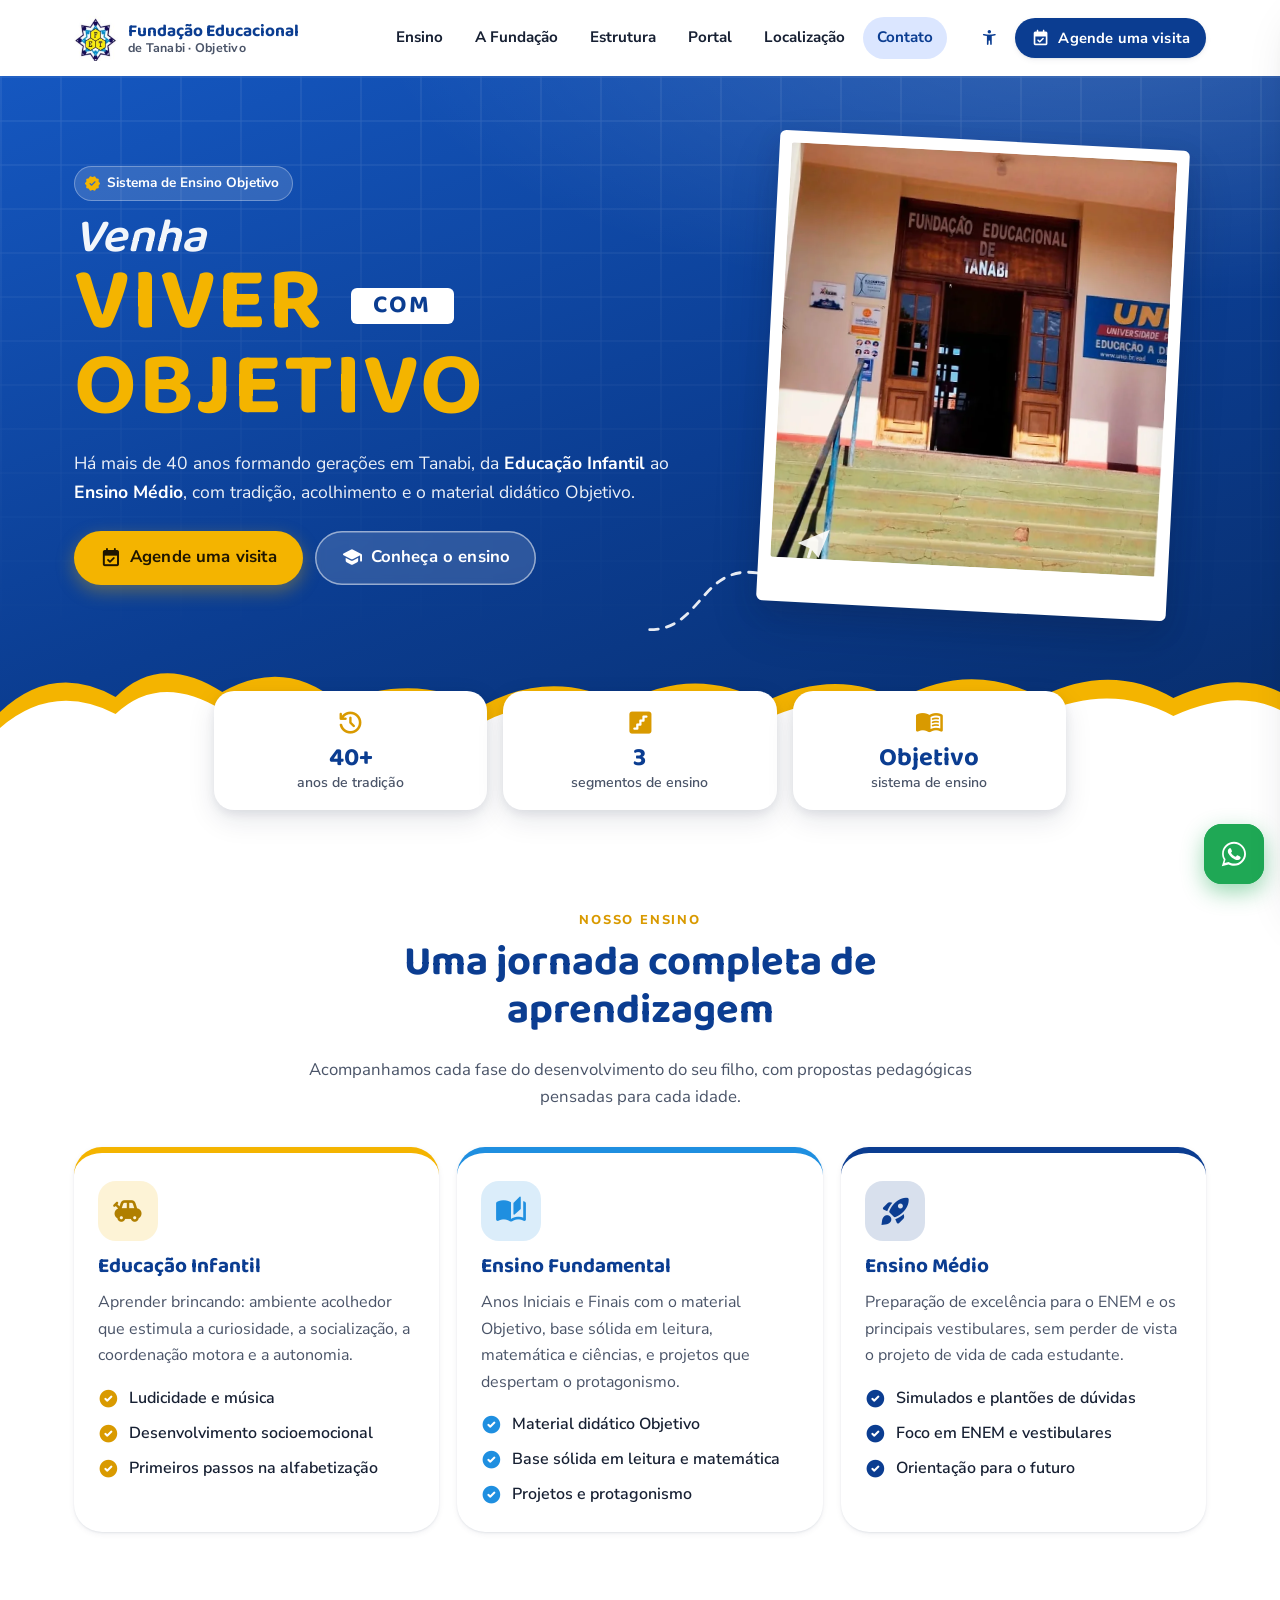
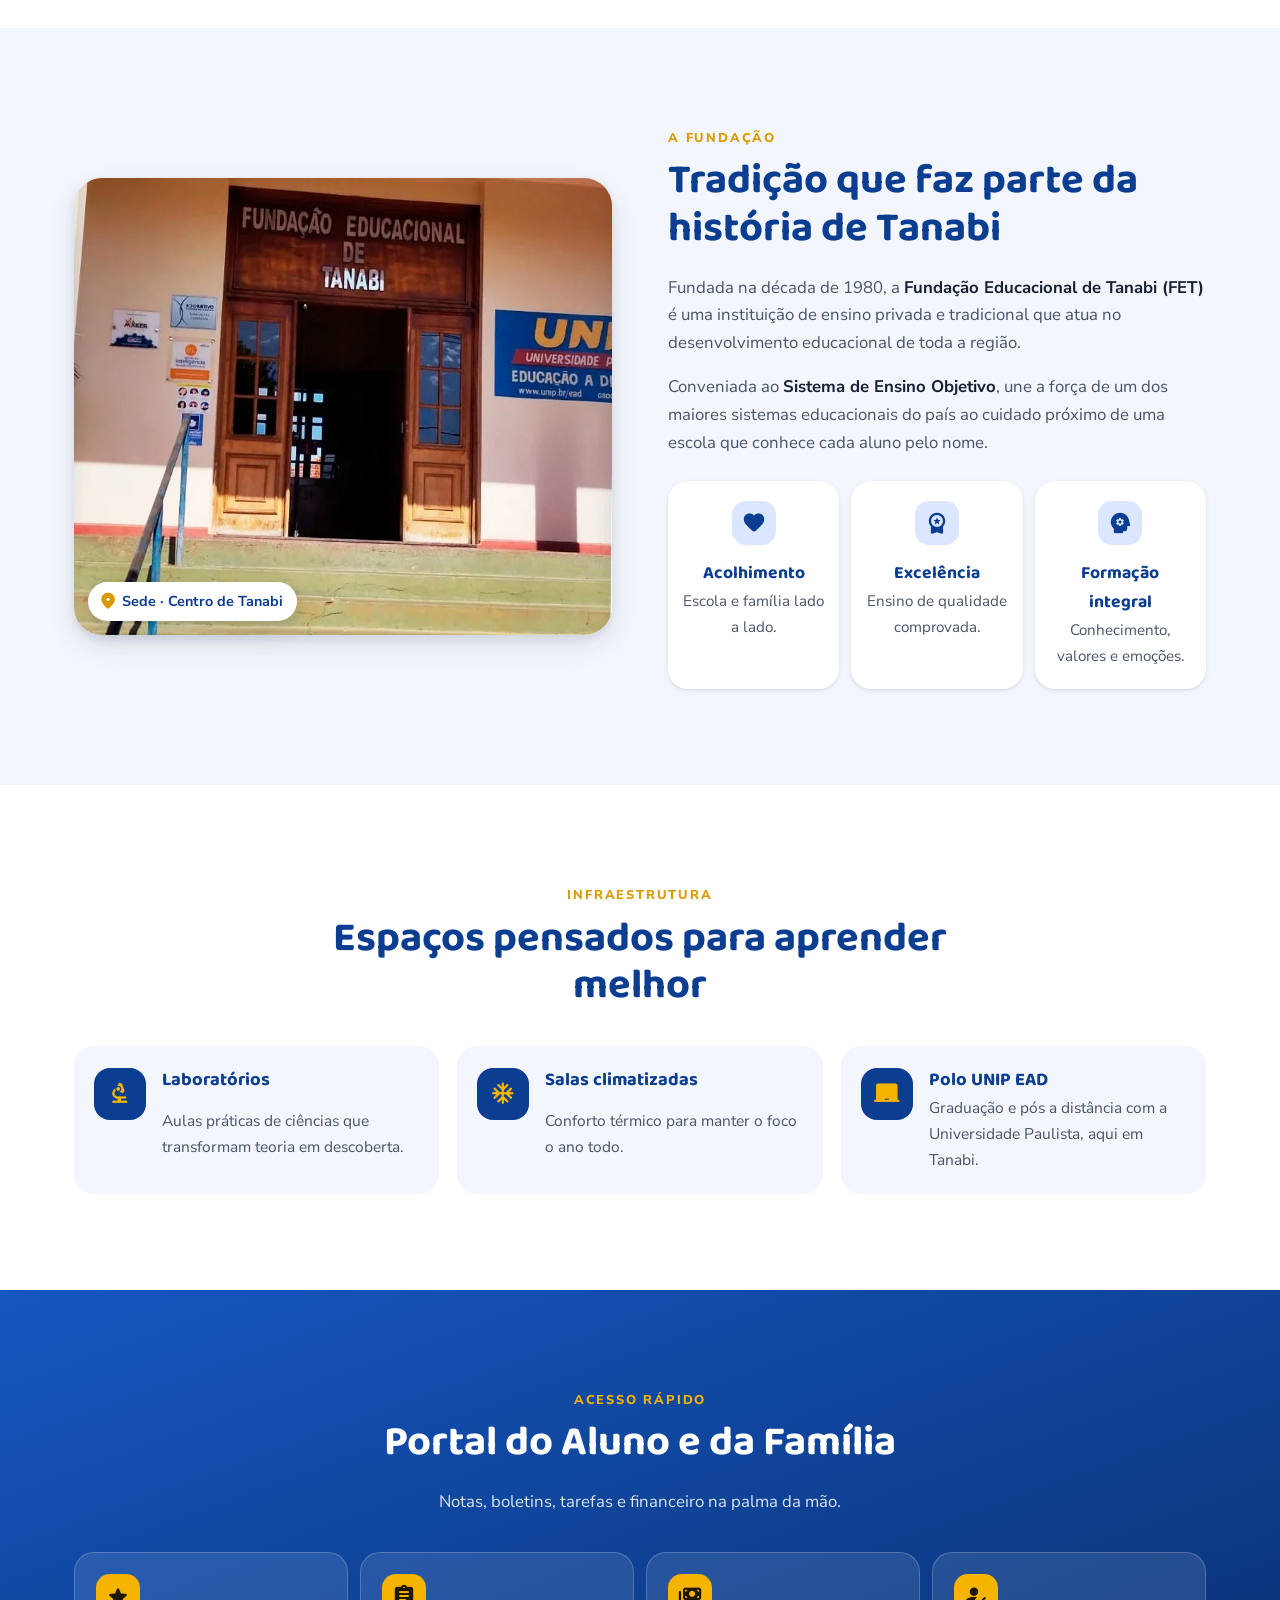
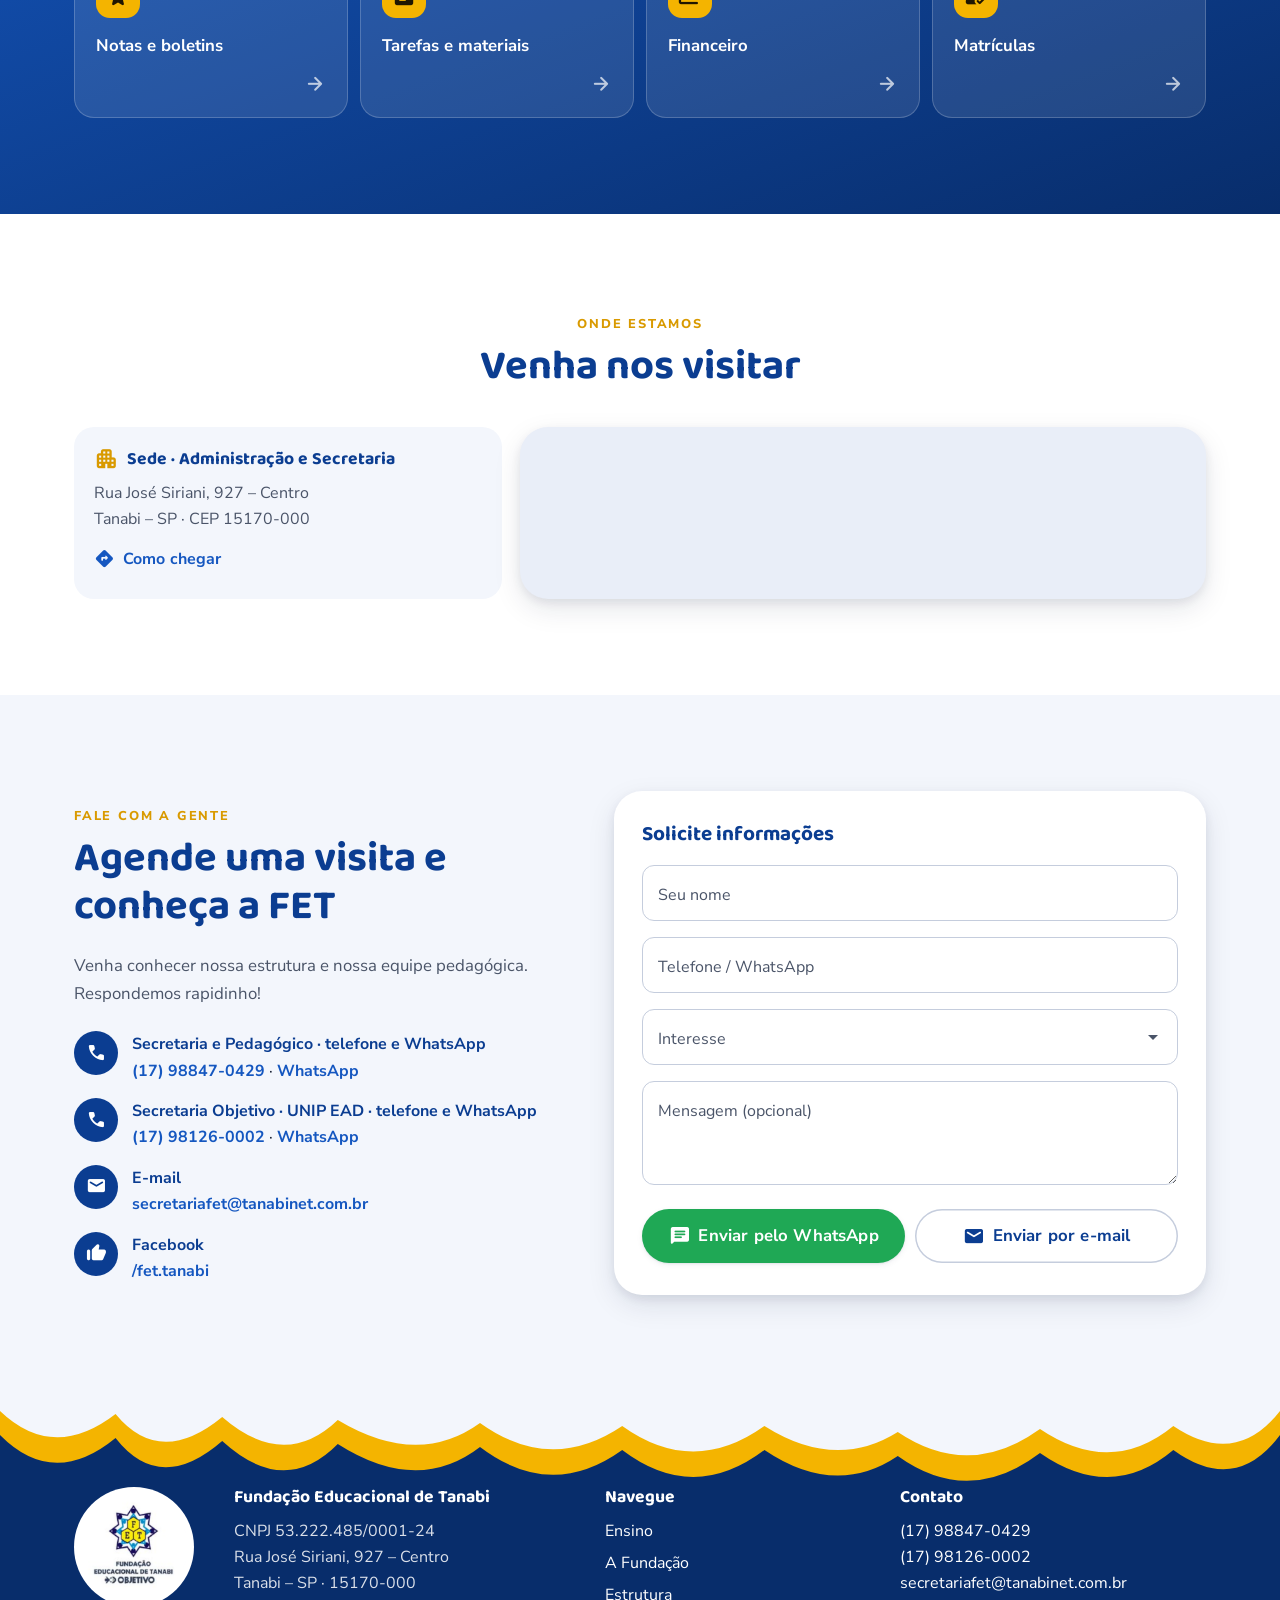
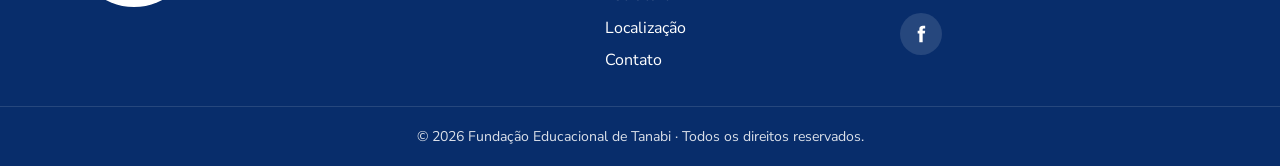
==== index.html @ fce4b0eb "Remove campus, Maker, Escola da Inteligência, complexo esportivo e contador de famílias Co-Authored-" ====
<!doctype html>
<html lang="pt-BR">
<head>
  <meta charset="utf-8">
  <meta name="viewport" content="width=device-width, initial-scale=1, viewport-fit=cover">
  <title>Fundação Educacional de Tanabi | Objetivo Tanabi</title>
  <meta name="description" content="Fundação Educacional de Tanabi (FET) – Sistema Objetivo. Educação Infantil, Ensino Fundamental e Ensino Médio em Tanabi/SP. Agende sua visita!">
  <meta name="theme-color" content="#0b3d91">
  <link rel="canonical" href="/">
  <link rel="icon" type="image/png" href="assets/img/favicon.png">
  <link rel="apple-touch-icon" href="assets/img/logo.png">

  <meta property="og:type" content="website">
  <meta property="og:locale" content="pt_BR">
  <meta property="og:title" content="Fundação Educacional de Tanabi | Objetivo">
  <meta property="og:description" content="Venha viver com Objetivo! Educação Infantil, Ensino Fundamental e Ensino Médio em Tanabi/SP.">
  <meta property="og:image" content="assets/img/banner.webp">

  <link rel="preconnect" href="https://fonts.googleapis.com">
  <link rel="preconnect" href="https://fonts.gstatic.com" crossorigin>
  <link href="https://fonts.googleapis.com/css2?family=Baloo+2:wght@600;700;800&family=Nunito+Sans:opsz,wght@6..12,400;6..12,600;6..12,700&display=swap" rel="stylesheet">
  <link href="https://fonts.googleapis.com/css2?family=Material+Symbols+Rounded:opsz,wght,FILL,GRAD@24,500,1,0&display=block" rel="stylesheet">
  <link rel="stylesheet" href="assets/css/style.css">

  <script type="application/ld+json">
  {
    "@context": "https://schema.org",
    "@type": "School",
    "name": "Fundação Educacional de Tanabi",
    "alternateName": ["FET", "Objetivo Tanabi", "CET - Centro Educacional de Tanabi"],
    "taxID": "53.222.485/0001-24",
    "email": "secretariafet@tanabinet.com.br",
    "telephone": ["+55-17-98847-0429", "+55-17-98126-0002"],
    "address": {
      "@type": "PostalAddress",
      "streetAddress": "Rua José Siriani, 927 - Centro",
      "addressLocality": "Tanabi",
      "addressRegion": "SP",
      "postalCode": "15170-000",
      "addressCountry": "BR"
    },
    "sameAs": ["https://www.facebook.com/fet.tanabi/"]
  }
  </script>
</head>
<body>
  <a class="skip-link" href="#conteudo">Pular para o conteúdo</a>

  <!-- ===== Barra superior ===== -->
  <header class="topbar" id="topo">
    <div class="container topbar__inner">
      <a class="brand" href="#inicio" aria-label="Fundação Educacional de Tanabi – início">
        <img src="assets/img/emblema.png" alt="" width="44" height="45">
        <span class="brand__text">
          <strong>Fundação Educacional</strong>
          <span>de Tanabi · Objetivo</span>
        </span>
      </a>

      <nav class="nav" id="menu" aria-label="Menu principal">
        <a href="#segmentos">Ensino</a>
        <a href="#sobre">A Fundação</a>
        <a href="#estrutura">Estrutura</a>
        <a href="#portal">Portal</a>
        <a href="#unidades">Localização</a>
        <a href="#contato">Contato</a>
      </nav>

      <div class="topbar__actions">
        <button class="icon-btn" id="a11yBtn" aria-label="Opções de acessibilidade" aria-expanded="false" aria-controls="a11yPanel">
          <span class="ms" aria-hidden="true">accessibility_new</span>
        </button>
        <a class="btn btn--filled btn--sm hide-sm" href="#contato">
          <span class="ms" aria-hidden="true">event_available</span> Agende uma visita
        </a>
        <button class="icon-btn menu-btn" id="menuBtn" aria-label="Abrir menu" aria-expanded="false" aria-controls="drawer">
          <span class="ms" aria-hidden="true">menu</span>
        </button>
      </div>
    </div>

    <div class="a11y-panel" id="a11yPanel" hidden>
      <button class="chip" data-a11y="font-up"><span class="ms" aria-hidden="true">text_increase</span> Aumentar texto</button>
      <button class="chip" data-a11y="font-down"><span class="ms" aria-hidden="true">text_decrease</span> Diminuir texto</button>
      <button class="chip" data-a11y="contrast" aria-pressed="false"><span class="ms" aria-hidden="true">contrast</span> Alto contraste</button>
    </div>
  </header>

  <!-- ===== Gaveta (mobile) ===== -->
  <div class="scrim" id="scrim" hidden></div>
  <aside class="drawer" id="drawer" aria-label="Menu" aria-hidden="true">
    <div class="drawer__head">
      <img src="assets/img/logo.png" alt="Fundação Educacional de Tanabi – Objetivo" width="120" height="120">
    </div>
    <nav class="drawer__nav">
      <a href="#inicio"><span class="ms" aria-hidden="true">home</span> Início</a>
      <a href="#segmentos"><span class="ms" aria-hidden="true">school</span> Ensino</a>
      <a href="#sobre"><span class="ms" aria-hidden="true">history_edu</span> A Fundação</a>
      <a href="#estrutura"><span class="ms" aria-hidden="true">science</span> Estrutura</a>
      <a href="#portal"><span class="ms" aria-hidden="true">badge</span> Portal do Aluno</a>
      <a href="#unidades"><span class="ms" aria-hidden="true">location_on</span> Localização</a>
      <a href="#contato"><span class="ms" aria-hidden="true">chat</span> Contato</a>
    </nav>
    <a class="btn btn--filled btn--block" href="#contato"><span class="ms" aria-hidden="true">event_available</span> Agende uma visita</a>
  </aside>

  <main id="conteudo">
    <!-- ===== Hero ===== -->
    <section class="hero" id="inicio">
      <div class="container hero__grid">
        <div class="hero__text reveal">
          <span class="pill"><span class="ms" aria-hidden="true">verified</span> Sistema de Ensino Objetivo</span>
          <h1>
            <span class="hero__venha">Venha</span>
            <span class="hero__viver">viver <small>com</small></span>
            <span class="hero__objetivo">Objetivo</span>
          </h1>
          <p class="hero__lead">Há mais de 40 anos formando gerações em Tanabi, da <strong>Educação Infantil</strong> ao <strong>Ensino Médio</strong>, com tradição, acolhimento e o material didático Objetivo.</p>
          <div class="hero__cta">
            <a class="btn btn--accent btn--lg" href="#contato"><span class="ms" aria-hidden="true">event_available</span> Agende uma visita</a>
            <a class="btn btn--tonal-light btn--lg" href="#segmentos"><span class="ms" aria-hidden="true">school</span> Conheça o ensino</a>
          </div>
        </div>
        <div class="hero__art reveal" aria-hidden="true">
          <div class="polaroid">
            <img src="assets/img/fachada.webp" alt="" width="854" height="925">
          </div>
          <svg class="hero__plane" viewBox="0 0 200 120" fill="none">
            <path d="M5 110 C 60 110, 60 40, 120 50 S 170 30, 180 15" stroke="#fff" stroke-width="3" stroke-dasharray="9 9" stroke-linecap="round"/>
            <path d="M162 18 L196 4 L184 34 L176 24 Z" fill="#fff"/>
          </svg>
        </div>
      </div>
      <svg class="clouds" viewBox="0 0 1440 120" preserveAspectRatio="none" aria-hidden="true">
        <path fill="#f4b400" d="M0 70 Q60 20 130 55 Q180 10 250 50 Q320 15 380 60 Q470 30 540 65 Q620 25 700 62 Q780 22 860 60 Q940 25 1010 58 Q1090 18 1170 55 Q1250 20 1320 56 Q1390 28 1440 50 V120 H0Z"/>
        <path fill="var(--surface)" d="M0 86 Q60 40 130 72 Q180 30 250 68 Q320 34 380 78 Q470 48 540 82 Q620 44 700 80 Q780 42 860 78 Q940 44 1010 76 Q1090 38 1170 72 Q1250 40 1320 74 Q1390 46 1440 68 V120 H0Z"/>
      </svg>
    </section>

    <!-- ===== Números ===== -->
    <section class="stats container" aria-label="Destaques">
      <div class="stat reveal"><span class="ms" aria-hidden="true">history</span><strong>40+</strong><span>anos de tradição</span></div>
      <div class="stat reveal"><span class="ms" aria-hidden="true">stairs</span><strong>3</strong><span>segmentos de ensino</span></div>
      <div class="stat reveal"><span class="ms" aria-hidden="true">menu_book</span><strong>Objetivo</strong><span>sistema de ensino</span></div>
    </section>

    <!-- ===== Segmentos ===== -->
    <section class="section" id="segmentos">
      <div class="container">
        <header class="section__head reveal">
          <span class="eyebrow">Nosso ensino</span>
          <h2>Uma jornada completa de aprendizagem</h2>
          <p>Acompanhamos cada fase do desenvolvimento do seu filho, com propostas pedagógicas pensadas para cada idade.</p>
        </header>

        <div class="cards">
          <article class="card card--infantil reveal">
            <div class="card__icon"><span class="ms" aria-hidden="true">toys</span></div>
            <h3>Educação Infantil</h3>
            <p>Aprender brincando: ambiente acolhedor que estimula a curiosidade, a socialização, a coordenação motora e a autonomia.</p>
            <ul class="checks">
              <li>Ludicidade e música</li>
              <li>Desenvolvimento socioemocional</li>
              <li>Primeiros passos na alfabetização</li>
            </ul>
          </article>

          <article class="card card--fund reveal">
            <div class="card__icon"><span class="ms" aria-hidden="true">auto_stories</span></div>
            <h3>Ensino Fundamental</h3>
            <p>Anos Iniciais e Finais com o material Objetivo, base sólida em leitura, matemática e ciências, e projetos que despertam o protagonismo.</p>
            <ul class="checks">
              <li>Material didático Objetivo</li>
              <li>Base sólida em leitura e matemática</li>
              <li>Projetos e protagonismo</li>
            </ul>
          </article>

          <article class="card card--medio reveal">
            <div class="card__icon"><span class="ms" aria-hidden="true">rocket_launch</span></div>
            <h3>Ensino Médio</h3>
            <p>Preparação de excelência para o ENEM e os principais vestibulares, sem perder de vista o projeto de vida de cada estudante.</p>
            <ul class="checks">
              <li>Simulados e plantões de dúvidas</li>
              <li>Foco em ENEM e vestibulares</li>
              <li>Orientação para o futuro</li>
            </ul>
          </article>
        </div>
      </div>
    </section>

    <!-- ===== Sobre ===== -->
    <section class="section section--tint" id="sobre">
      <div class="container split">
        <figure class="split__media reveal">
          <img src="assets/img/fachada.webp" alt="Entrada do prédio da Fundação Educacional de Tanabi, com portas de madeira e escadaria" width="854" height="925" loading="lazy">
          <figcaption><span class="ms" aria-hidden="true">location_on</span> Sede · Centro de Tanabi</figcaption>
        </figure>
        <div class="split__text reveal">
          <span class="eyebrow">A Fundação</span>
          <h2>Tradição que faz parte da história de Tanabi</h2>
          <p>Fundada na década de 1980, a <strong>Fundação Educacional de Tanabi (FET)</strong> é uma instituição de ensino privada e tradicional que atua no desenvolvimento educacional de toda a região.</p>
          <p>Conveniada ao <strong>Sistema de Ensino Objetivo</strong>, une a força de um dos maiores sistemas educacionais do país ao cuidado próximo de uma escola que conhece cada aluno pelo nome.</p>
          <div class="values">
            <div class="value"><span class="ms" aria-hidden="true">favorite</span><div><strong>Acolhimento</strong><span>Escola e família lado a lado.</span></div></div>
            <div class="value"><span class="ms" aria-hidden="true">workspace_premium</span><div><strong>Excelência</strong><span>Ensino de qualidade comprovada.</span></div></div>
            <div class="value"><span class="ms" aria-hidden="true">psychology</span><div><strong>Formação integral</strong><span>Conhecimento, valores e emoções.</span></div></div>
          </div>
        </div>
      </div>
    </section>

    <!-- ===== Estrutura ===== -->
    <section class="section" id="estrutura">
      <div class="container">
        <header class="section__head reveal">
          <span class="eyebrow">Infraestrutura</span>
          <h2>Espaços pensados para aprender melhor</h2>
        </header>
        <div class="features">
          <div class="feature reveal"><span class="ms" aria-hidden="true">biotech</span><h3>Laboratórios</h3><p>Aulas práticas de ciências que transformam teoria em descoberta.</p></div>
          <div class="feature reveal"><span class="ms" aria-hidden="true">ac_unit</span><h3>Salas climatizadas</h3><p>Conforto térmico para manter o foco o ano todo.</p></div>
          <div class="feature reveal"><span class="ms" aria-hidden="true">laptop_chromebook</span><h3>Polo UNIP EAD</h3><p>Graduação e pós a distância com a Universidade Paulista, aqui em Tanabi.</p></div>
        </div>
      </div>
    </section>

    <!-- ===== Portal ===== -->
    <section class="section section--blue" id="portal">
      <div class="container">
        <header class="section__head section__head--light reveal">
          <span class="eyebrow">Acesso rápido</span>
          <h2>Portal do Aluno e da Família</h2>
          <p>Notas, boletins, tarefas e financeiro na palma da mão.</p>
        </header>
        <div class="quick">
          <a class="quick__item reveal" href="https://www.objetivo.br/" target="_blank" rel="noopener"><span class="ms" aria-hidden="true">grade</span><strong>Notas e boletins</strong><span class="ms quick__go" aria-hidden="true">arrow_forward</span></a>
          <a class="quick__item reveal" href="https://www.objetivo.br/" target="_blank" rel="noopener"><span class="ms" aria-hidden="true">assignment</span><strong>Tarefas e materiais</strong><span class="ms quick__go" aria-hidden="true">arrow_forward</span></a>
          <a class="quick__item reveal" href="#contato" data-wa="Olá! Gostaria de informações sobre o financeiro / 2ª via de boleto."><span class="ms" aria-hidden="true">payments</span><strong>Financeiro</strong><span class="ms quick__go" aria-hidden="true">arrow_forward</span></a>
          <a class="quick__item reveal" href="#contato" data-wa="Olá! Gostaria de informações sobre matrículas."><span class="ms" aria-hidden="true">how_to_reg</span><strong>Matrículas</strong><span class="ms quick__go" aria-hidden="true">arrow_forward</span></a>
        </div>
      </div>
    </section>

    <!-- ===== Unidades ===== -->
    <section class="section" id="unidades">
      <div class="container">
        <header class="section__head reveal">
          <span class="eyebrow">Onde estamos</span>
          <h2>Venha nos visitar</h2>
        </header>


        <div class="map-grid">
          <div class="units">
            <article class="unit reveal">
              <h3><span class="ms" aria-hidden="true">apartment</span> Sede · Administração e Secretaria</h3>
              <p>Rua José Siriani, 927 – Centro<br>Tanabi – SP · CEP 15170-000</p>
              <a class="btn btn--text" href="https://www.google.com/maps/dir/?api=1&amp;destination=Rua+Jos%C3%A9+Siriani%2C+927%2C+Tanabi+-+SP" target="_blank" rel="noopener"><span class="ms" aria-hidden="true">directions</span> Como chegar</a>
            </article>
          </div>
          <div class="map reveal" id="mapa">
            <iframe id="mapFrame" title="Mapa da unidade da Fundação Educacional de Tanabi" loading="lazy" referrerpolicy="no-referrer-when-downgrade"
              src="https://www.google.com/maps?q=Rua+Jos%C3%A9+Siriani%2C+927+-+Centro%2C+Tanabi+-+SP&amp;output=embed"></iframe>
          </div>
        </div>
      </div>
    </section>

    <!-- ===== Contato ===== -->
    <section class="section section--tint" id="contato">
      <div class="container split split--form">
        <div class="split__text reveal">
          <span class="eyebrow">Fale com a gente</span>
          <h2>Agende uma visita e conheça a FET</h2>
          <p>Venha conhecer nossa estrutura e nossa equipe pedagógica. Respondemos rapidinho!</p>
          <ul class="contact-list">
            <li><span class="ms" aria-hidden="true">call</span><div><strong>Secretaria e Pedagógico · telefone e WhatsApp</strong>
              <a href="tel:+5517988470429">(17) 98847-0429</a> · <a class="wa-inline" href="https://wa.me/5517988470429" target="_blank" rel="noopener">WhatsApp</a></div></li>
            <li><span class="ms" aria-hidden="true">call</span><div><strong>Secretaria Objetivo · UNIP EAD · telefone e WhatsApp</strong>
              <a href="tel:+5517981260002">(17) 98126-0002</a> · <a class="wa-inline" href="https://wa.me/5517981260002" target="_blank" rel="noopener">WhatsApp</a></div></li>
            <li><span class="ms" aria-hidden="true">mail</span><div><strong>E-mail</strong>
              <a href="mailto:secretariafet@tanabinet.com.br">secretariafet@tanabinet.com.br</a></div></li>
            <li><span class="ms" aria-hidden="true">thumb_up</span><div><strong>Facebook</strong>
              <a href="https://www.facebook.com/fet.tanabi/" target="_blank" rel="noopener">/fet.tanabi</a></div></li>
          </ul>
        </div>

        <form class="form reveal" id="contactForm" novalidate>
          <h3>Solicite informações</h3>
          <div class="field">
            <input id="f-nome" name="nome" type="text" placeholder=" " autocomplete="name" required>
            <label for="f-nome">Seu nome</label>
          </div>
          <div class="field">
            <input id="f-tel" name="telefone" type="tel" placeholder=" " autocomplete="tel" inputmode="tel" required>
            <label for="f-tel">Telefone / WhatsApp</label>
          </div>
          <div class="field">
            <select id="f-seg" name="segmento" required>
              <option value="" selected disabled></option>
              <option>Educação Infantil</option>
              <option>Ensino Fundamental – Anos Iniciais</option>
              <option>Ensino Fundamental – Anos Finais</option>
              <option>Ensino Médio</option>
              <option>Polo UNIP EAD</option>
            </select>
            <label for="f-seg">Interesse</label>
          </div>
          <div class="field">
            <textarea id="f-msg" name="mensagem" rows="3" placeholder=" "></textarea>
            <label for="f-msg">Mensagem (opcional)</label>
          </div>
          <p class="form__error" id="formError" role="alert" hidden>Preencha nome, telefone e interesse.</p>
          <div class="form__actions">
            <button class="btn btn--whats btn--lg" type="submit" name="via" value="whats"><span class="ms" aria-hidden="true">chat</span> Enviar pelo WhatsApp</button>
            <button class="btn btn--outlined btn--lg" type="submit" name="via" value="email"><span class="ms" aria-hidden="true">mail</span> Enviar por e-mail</button>
          </div>
        </form>
      </div>
    </section>
  </main>

  <!-- ===== Rodapé ===== -->
  <footer class="footer">
    <svg class="clouds clouds--top" viewBox="0 0 1440 80" preserveAspectRatio="none" aria-hidden="true">
      <path fill="#f4b400" d="M0 0 H1440 V30 Q1390 70 1320 40 Q1250 75 1170 42 Q1090 78 1010 44 Q940 72 860 40 Q780 76 700 40 Q620 74 540 38 Q470 70 380 36 Q320 72 250 34 Q180 70 130 32 Q60 66 0 30Z"/>
      <path fill="var(--surface-tint)" d="M0 0 H1440 V14 Q1390 52 1320 24 Q1250 58 1170 26 Q1090 60 1010 28 Q940 54 860 24 Q780 58 700 24 Q620 56 540 22 Q470 52 380 20 Q320 54 250 18 Q180 52 130 16 Q60 48 0 14Z"/>
    </svg>
    <div class="container footer__grid">
      <div>
        <img class="footer__logo" src="assets/img/logo.png" alt="Fundação Educacional de Tanabi – Objetivo" width="140" height="140" loading="lazy">
      </div>
      <div>
        <h4>Fundação Educacional de Tanabi</h4>
        <p>CNPJ 53.222.485/0001-24<br>Rua José Siriani, 927 – Centro<br>Tanabi – SP · 15170-000</p>
      </div>
      <div>
        <h4>Navegue</h4>
        <ul class="footer__links">
          <li><a href="#segmentos">Ensino</a></li>
          <li><a href="#sobre">A Fundação</a></li>
          <li><a href="#estrutura">Estrutura</a></li>
          <li><a href="#unidades">Localização</a></li>
          <li><a href="#contato">Contato</a></li>
        </ul>
      </div>
      <div>
        <h4>Contato</h4>
        <p><a href="tel:+5517988470429">(17) 98847-0429</a><br><a href="tel:+5517981260002">(17) 98126-0002</a><br><a href="mailto:secretariafet@tanabinet.com.br">secretariafet@tanabinet.com.br</a></p>
        <a class="social" href="https://www.facebook.com/fet.tanabi/" target="_blank" rel="noopener" aria-label="Facebook da FET">
          <svg viewBox="0 0 24 24" width="20" height="20" aria-hidden="true"><path fill="currentColor" d="M14 8V6.5c0-.7.5-1 1-1h2V2h-3c-3 0-4 2-4 4.3V8H8v3.5h2V22h4V11.5h2.6L17 8z"/></svg>
        </a>
      </div>
    </div>
    <div class="footer__bottom">
      <p>© <span id="ano">2026</span> Fundação Educacional de Tanabi · Todos os direitos reservados.</p>
    </div>
  </footer>

  <!-- ===== Botões flutuantes ===== -->
  <a class="fab-whats" id="fabWhats" href="#contato" aria-label="Fale conosco pelo WhatsApp" data-wa="Olá! Vim pelo site e gostaria de mais informações.">
    <svg viewBox="0 0 32 32" width="30" height="30" aria-hidden="true"><path fill="currentColor" d="M16 3C9 3 3.3 8.6 3.3 15.6c0 2.3.6 4.5 1.8 6.4L3 29l7.2-1.9c1.8 1 3.8 1.5 5.9 1.5 7 0 12.7-5.6 12.7-12.6S23 3 16 3zm0 23.2c-1.9 0-3.8-.5-5.4-1.5l-.4-.2-4.3 1.1 1.1-4.1-.3-.4c-1.1-1.7-1.6-3.6-1.6-5.5C5.1 9.8 10 5 16 5s10.8 4.8 10.8 10.6S22 26.2 16 26.2zm5.9-7.9c-.3-.2-1.9-.9-2.2-1s-.5-.2-.7.2-.8 1-1 1.2-.4.2-.7.1a8.7 8.7 0 0 1-4.4-3.8c-.3-.6.3-.5.9-1.7.1-.2 0-.4 0-.5l-1-2.4c-.3-.6-.5-.5-.7-.5h-.6c-.2 0-.6.1-.9.4-.3.3-1.2 1.1-1.2 2.8s1.2 3.2 1.4 3.5c.2.2 2.4 3.6 5.8 5 2.1.9 3 1 4 .8.7-.1 1.9-.8 2.2-1.5.3-.8.3-1.4.2-1.5-.1-.2-.3-.3-.6-.4z"/></svg>
  </a>
  <button class="fab-top" id="fabTop" aria-label="Voltar ao topo" hidden><span class="ms" aria-hidden="true">arrow_upward</span></button>

  <script src="assets/js/main.js" defer></script>
</body>
</html>
---- assets/css/style.css ----
/* =========================================================
   Fundação Educacional de Tanabi — estilo (Material 3 inspired)
   ========================================================= */
:root {
  --primary: #0b3d91;
  --primary-700: #082d6b;
  --primary-500: #1557c0;
  --on-primary: #ffffff;
  --primary-container: #dbe6ff;
  --accent: #f4b400;
  --accent-700: #d99a00;
  --on-accent: #1f1600;
  --surface: #ffffff;
  --surface-tint: #f3f6fc;
  --surface-2: #e9eef8;
  --on-surface: #172033;
  --on-surface-var: #4a5468;
  --outline: #c5cddd;
  --whats: #1fa855;

  --radius-s: 12px;
  --radius-m: 20px;
  --radius-l: 28px;
  --elev-1: 0 1px 2px rgba(16, 30, 60, .08), 0 2px 6px rgba(16, 30, 60, .06);
  --elev-2: 0 4px 10px rgba(16, 30, 60, .08), 0 10px 28px rgba(16, 30, 60, .10);
  --elev-3: 0 10px 24px rgba(16, 30, 60, .14), 0 22px 50px rgba(16, 30, 60, .14);

  --font-display: "Baloo 2", system-ui, sans-serif;
  --font-body: "Nunito Sans", system-ui, -apple-system, "Segoe UI", Roboto, sans-serif;
  --gutter: 16px;
  --fs-base: 1rem;
  --topbar-h: 68px;
}

/* Alto contraste */
html.hc {
  --primary: #001a4d;
  --primary-700: #000d26;
  --primary-500: #002b80;
  --accent: #ffd400;
  --surface-tint: #ffffff;
  --surface-2: #ffffff;
  --on-surface: #000000;
  --on-surface-var: #000000;
  --outline: #000000;
}
html.hc .card, html.hc .feature, html.hc .unit, html.hc .stat, html.hc .form { border: 2px solid #000; }
html.hc a:not(.btn):not(.quick__item):not(.brand) { text-decoration: underline; }

*, *::before, *::after { box-sizing: border-box; }
html { scroll-behavior: smooth; scroll-padding-top: calc(var(--topbar-h) + 8px); -webkit-text-size-adjust: 100%; }
body {
  margin: 0;
  font-family: var(--font-body);
  font-size: var(--fs-base);
  line-height: 1.65;
  color: var(--on-surface);
  background: var(--surface);
  overflow-x: hidden;
  -webkit-font-smoothing: antialiased;
}
img { max-width: 100%; height: auto; display: block; }
a { color: var(--primary-500); }
h1, h2, h3, h4 { font-family: var(--font-display); line-height: 1.15; margin: 0 0 .5em; color: var(--primary); }
h2 { font-size: clamp(1.75rem, 1.2rem + 2.4vw, 2.6rem); }
h3 { font-size: 1.3rem; }
p { margin: 0 0 1em; }

.container { width: 100%; max-width: 1180px; margin-inline: auto; padding-inline: var(--gutter); }

/* Material Symbols */
.ms {
  font-family: "Material Symbols Rounded";
  font-weight: normal; font-style: normal;
  font-size: 1.4em; line-height: 1;
  letter-spacing: normal; text-transform: none;
  display: inline-block; white-space: nowrap; direction: ltr;
  -webkit-font-feature-settings: "liga"; font-feature-settings: "liga";
  font-variation-settings: "FILL" 1, "wght" 500;
  vertical-align: middle;
  width: 1em; overflow: hidden;
}

/* Foco visível */
:focus-visible { outline: 3px solid var(--accent); outline-offset: 3px; border-radius: 6px; }
.skip-link {
  position: absolute; left: 8px; top: -60px; z-index: 1000;
  background: var(--accent); color: var(--on-accent); padding: 10px 16px; border-radius: 10px; font-weight: 700;
  transition: top .2s;
}
.skip-link:focus { top: 8px; }

/* ---------- Botões ---------- */
.btn {
  --h: 48px;
  display: inline-flex; align-items: center; justify-content: center; gap: 8px;
  min-height: var(--h); padding: 0 22px;
  border-radius: 999px; border: 0;
  font: 700 1rem/1 var(--font-body); letter-spacing: .01em;
  text-decoration: none; cursor: pointer;
  position: relative; overflow: hidden; isolation: isolate;
  transition: box-shadow .2s, transform .2s, background-color .2s;
  -webkit-tap-highlight-color: transparent;
}
.btn::after { content: ""; position: absolute; inset: 0; background: currentColor; opacity: 0; transition: opacity .2s; z-index: -1; }
.btn:hover::after { opacity: .08; }
.btn:active::after { opacity: .14; }
.btn .ms { font-size: 1.3em; }
.btn--sm { --h: 40px; padding: 0 16px; font-size: .92rem; }
.btn--lg { --h: 54px; padding: 0 26px; font-size: 1.05rem; }
.btn--block { width: 100%; }
.btn--filled { background: var(--primary); color: var(--on-primary); box-shadow: var(--elev-1); }
.btn--filled:hover { box-shadow: var(--elev-2); }
.btn--accent { background: var(--accent); color: var(--on-accent); box-shadow: 0 6px 18px rgba(244, 180, 0, .35); }
.btn--accent:hover { transform: translateY(-1px); box-shadow: 0 10px 26px rgba(244, 180, 0, .45); }
.btn--tonal-light { background: rgba(255, 255, 255, .14); color: #fff; box-shadow: inset 0 0 0 1.5px rgba(255, 255, 255, .5); backdrop-filter: blur(4px); }
.btn--outlined { background: transparent; color: var(--primary); box-shadow: inset 0 0 0 1.5px var(--outline); }
.btn--text { background: transparent; color: var(--primary-500); padding: 0 12px; margin-left: -12px; --h: 40px; }
.btn--whats { background: var(--whats); color: #fff; box-shadow: var(--elev-1); }

.icon-btn {
  width: 44px; height: 44px; border-radius: 50%; border: 0; background: transparent; color: var(--primary);
  display: inline-grid; place-items: center; cursor: pointer; transition: background .2s;
}
.icon-btn:hover { background: var(--surface-2); }

.chip {
  display: inline-flex; align-items: center; gap: 6px; min-height: 40px; padding: 0 14px;
  border-radius: 10px; border: 1px solid var(--outline); background: var(--surface); color: var(--on-surface);
  font: 600 .9rem var(--font-body); cursor: pointer;
}
.chip[aria-pressed="true"] { background: var(--primary-container); border-color: var(--primary); color: var(--primary); }

/* ---------- Top app bar ---------- */
.topbar {
  position: sticky; top: 0; z-index: 50;
  background: rgba(255, 255, 255, .88);
  backdrop-filter: saturate(1.6) blur(14px); -webkit-backdrop-filter: saturate(1.6) blur(14px);
  transition: box-shadow .25s;
}
.topbar.is-scrolled { box-shadow: var(--elev-1); }
html.hc .topbar { background: #fff; }
.topbar__inner { height: var(--topbar-h); display: flex; align-items: center; gap: 12px; }
.brand { display: flex; align-items: center; gap: 10px; text-decoration: none; color: var(--primary); min-width: 0; }
.brand img { width: 44px; height: auto; flex: none; }
.brand__text { display: flex; flex-direction: column; line-height: 1.1; min-width: 0; }
.brand__text strong { font-family: var(--font-display); font-size: 1.08rem; white-space: nowrap; }
.brand__text span { font-size: .78rem; color: var(--on-surface-var); font-weight: 700; letter-spacing: .02em; white-space: nowrap; }

.nav { display: none; margin-left: auto; gap: 4px; }
.nav a {
  padding: 8px 14px; border-radius: 999px; text-decoration: none; color: var(--on-surface);
  font-weight: 700; font-size: .95rem; transition: background .2s, color .2s;
}
.nav a:hover, .nav a.is-active { background: var(--primary-container); color: var(--primary); }
.topbar__actions { margin-left: auto; display: flex; align-items: center; gap: 4px; }
.hide-sm { display: none; }

.a11y-panel {
  display: flex; flex-wrap: wrap; gap: 8px; justify-content: center;
  padding: 10px var(--gutter) 14px; border-top: 1px solid var(--surface-2);
}
.a11y-panel[hidden] { display: none; }

/* ---------- Drawer ---------- */
.scrim { position: fixed; inset: 0; background: rgba(8, 20, 45, .45); z-index: 80; opacity: 0; transition: opacity .25s; }
.scrim.is-open { opacity: 1; }
.drawer {
  position: fixed; top: 0; right: 0; bottom: 0; z-index: 90;
  width: min(320px, 86vw); background: var(--surface);
  border-radius: var(--radius-l) 0 0 var(--radius-l);
  padding: 20px 16px 24px; display: flex; flex-direction: column; gap: 12px;
  transform: translateX(105%); transition: transform .3s cubic-bezier(.2, .8, .2, 1);
  box-shadow: var(--elev-3); overflow-y: auto;
}
.drawer.is-open { transform: none; }
.drawer__head { display: grid; place-items: center; padding-bottom: 8px; border-bottom: 1px solid var(--surface-2); }
.drawer__head img { width: 120px; }
.drawer__nav { display: flex; flex-direction: column; gap: 2px; margin-bottom: auto; }
.drawer__nav a {
  display: flex; align-items: center; gap: 14px; min-height: 52px; padding: 0 16px;
  border-radius: 999px; text-decoration: none; color: var(--on-surface); font-weight: 700;
}
.drawer__nav a .ms { color: var(--primary-500); }
.drawer__nav a:hover { background: var(--primary-container); }

/* ---------- Hero ---------- */
.hero {
  position: relative; color: #fff; overflow: hidden;
  background:
    radial-gradient(1200px 500px at 85% -10%, rgba(255, 255, 255, .16), transparent 60%),
    linear-gradient(160deg, var(--primary-500) 0%, var(--primary) 55%, var(--primary-700) 100%);
  padding: 40px 0 120px;
}
/* textura de tijolos sutil (marca) */
.hero::before {
  content: ""; position: absolute; inset: 0; opacity: .12; pointer-events: none;
  background-image:
    linear-gradient(rgba(255, 255, 255, .5) 2px, transparent 2px),
    linear-gradient(90deg, rgba(255, 255, 255, .5) 2px, transparent 2px),
    linear-gradient(90deg, rgba(255, 255, 255, .5) 2px, transparent 2px);
  background-size: 100% 44px, 120px 88px, 120px 88px;
  background-position: 0 0, 0 0, 60px 44px;
  -webkit-mask-image: linear-gradient(180deg, #000 0%, transparent 85%);
  mask-image: linear-gradient(180deg, #000 0%, transparent 85%);
}
.hero__grid { position: relative; display: grid; gap: 36px; align-items: center; }
.pill {
  display: inline-flex; align-items: center; gap: 6px; padding: 6px 14px 6px 10px; border-radius: 999px;
  background: rgba(255, 255, 255, .14); font-weight: 700; font-size: .85rem; margin-bottom: 14px;
  box-shadow: inset 0 0 0 1px rgba(255, 255, 255, .3);
}
.pill .ms { color: var(--accent); font-size: 1.25em; }
.hero h1 { color: #fff; margin: 0 0 18px; display: flex; flex-direction: column; line-height: .95; }
.hero__venha { font-family: "Baloo 2"; font-style: italic; font-weight: 600; font-size: clamp(2rem, 1.4rem + 3vw, 3rem); opacity: .95; }
.hero__viver {
  font-size: clamp(3.2rem, 2rem + 7vw, 5.6rem); color: var(--accent); text-transform: uppercase; letter-spacing: .02em;
  display: flex; align-items: baseline; gap: .3em; flex-wrap: wrap;
}
.hero__viver small {
  font-size: .28em; background: #fff; color: var(--primary); padding: .25em .9em; border-radius: 6px; letter-spacing: .08em;
  transform: translateY(-.6em);
}
.hero__objetivo { font-size: clamp(3.2rem, 2rem + 7vw, 5.6rem); color: var(--accent); text-transform: uppercase; letter-spacing: .02em; }
.hero__lead { font-size: 1.1rem; max-width: 34em; color: rgba(255, 255, 255, .92); }
.hero__lead strong { color: #fff; }
.hero__cta { display: flex; flex-wrap: wrap; gap: 12px; margin-top: 24px; }
.hero__cta .btn { flex: 1 1 220px; }

.hero__art { position: relative; justify-self: center; width: min(420px, 88%); }
.polaroid {
  background: #fff; padding: 12px 12px 44px; border-radius: 6px; box-shadow: var(--elev-3);
  transform: rotate(3deg);
}
.polaroid img { border-radius: 3px; aspect-ratio: 4/4.3; object-fit: cover; width: 100%; }
.hero__plane { position: absolute; width: 46%; left: -30%; bottom: -6%; opacity: .9; }

.clouds { position: absolute; left: 0; bottom: -1px; width: 100%; height: 90px; display: block; }

/* ---------- Stats ---------- */
.stats {
  position: relative; z-index: 2; margin-top: -54px;
  display: grid; grid-template-columns: repeat(3, 1fr); gap: 10px;
}
.stat {
  background: var(--surface); border-radius: var(--radius-m); box-shadow: var(--elev-2);
  padding: 18px 14px; text-align: center; display: flex; flex-direction: column; align-items: center; gap: 2px;
}
.stat .ms { color: var(--accent-700); font-size: 1.8rem; margin-bottom: 4px; }
.stat strong { font-family: var(--font-display); font-size: 1.6rem; color: var(--primary); line-height: 1.1; }
.stat span:last-child { font-size: .88rem; color: var(--on-surface-var); font-weight: 600; line-height: 1.3; }

/* ---------- Sections ---------- */
.section { padding: 72px 0; }
.section--tint { background: var(--surface-tint); }
.section--blue { background: linear-gradient(160deg, var(--primary-500), var(--primary-700)); color: #fff; }
.section__head { max-width: 680px; margin: 0 auto 36px; text-align: center; }
.section__head p { color: var(--on-surface-var); font-size: 1.05rem; }
.section__head--light h2 { color: #fff; }
.section__head--light p { color: rgba(255, 255, 255, .85); }
.eyebrow {
  display: inline-block; font-weight: 800; font-size: .8rem; letter-spacing: .14em; text-transform: uppercase;
  color: var(--accent-700); margin-bottom: 8px;
}
.section--blue .eyebrow { color: var(--accent); }

/* Cards de segmentos */
.cards { display: grid; gap: 18px; }
.card {
  --tone: var(--primary-500);
  position: relative; background: var(--surface); border-radius: var(--radius-l); padding: 28px 24px 24px;
  box-shadow: var(--elev-1); border-top: 6px solid var(--tone);
  transition: transform .25s, box-shadow .25s;
}
.card:hover { transform: translateY(-4px); box-shadow: var(--elev-3); }
.card--infantil { --tone: #f4b400; }
.card--fund { --tone: #1f8fe0; }
.card--medio { --tone: #0b3d91; }
.card__icon {
  width: 60px; height: 60px; border-radius: 18px; display: grid; place-items: center; margin-bottom: 14px;
  background: color-mix(in srgb, var(--tone) 16%, white); color: var(--tone);
}
.card--infantil .card__icon { color: #b07f00; }
.card__icon .ms { font-size: 2rem; }
.card p { color: var(--on-surface-var); }
.checks { list-style: none; margin: 0; padding: 0; display: grid; gap: 8px; }
.checks li { display: flex; gap: 10px; align-items: flex-start; font-weight: 600; }
.checks li::before {
  content: "check_circle"; font-family: "Material Symbols Rounded"; font-variation-settings: "FILL" 1;
  color: var(--tone); font-size: 1.3rem; line-height: 1.3; flex: none;
}
.card--infantil .checks li::before { color: #d99a00; }

/* Split */
.split { display: grid; gap: 36px; align-items: center; }
.split__media { margin: 0; position: relative; }
.split__media img { border-radius: var(--radius-l); box-shadow: var(--elev-2); aspect-ratio: 4/3.4; object-fit: cover; width: 100%; }
.split__media figcaption {
  position: absolute; left: 14px; bottom: 14px; background: var(--surface); color: var(--primary);
  padding: 8px 14px 8px 10px; border-radius: 999px; font-weight: 700; font-size: .9rem; box-shadow: var(--elev-2);
  display: flex; align-items: center; gap: 4px;
}
.split__media figcaption .ms { color: var(--accent-700); }
.split__text p { color: var(--on-surface-var); font-size: 1.05rem; }
.split__text p strong { color: var(--on-surface); }
.values { display: grid; gap: 12px; margin-top: 24px; }
.value { display: flex; gap: 14px; align-items: center; background: var(--surface); padding: 14px 16px; border-radius: var(--radius-m); box-shadow: var(--elev-1); }
.value > .ms { width: 44px; height: 44px; flex: none; display: grid; place-items: center; border-radius: 14px; background: var(--primary-container); color: var(--primary); font-size: 1.5rem; overflow: visible; }
.value strong { display: block; color: var(--primary); font-family: var(--font-display); font-size: 1.1rem; }
.value span { color: var(--on-surface-var); font-size: .95rem; }

/* Features */
.features { display: grid; gap: 14px; grid-template-columns: 1fr; }
.feature {
  background: var(--surface-tint); border-radius: var(--radius-m); padding: 22px 20px;
  display: grid; grid-template-columns: auto 1fr; column-gap: 16px; align-items: start;
  transition: background .2s, transform .2s;
}
.feature:hover { background: var(--primary-container); transform: translateY(-2px); }
.feature > .ms {
  grid-row: span 2; width: 52px; height: 52px; display: grid; place-items: center; border-radius: 16px;
  background: var(--primary); color: var(--accent); font-size: 1.6rem; overflow: visible;
}
.feature h3 { margin: 2px 0 4px; font-size: 1.15rem; }
.feature p { margin: 0; color: var(--on-surface-var); font-size: .97rem; }

/* Portal */
.quick { display: grid; gap: 12px; }
.quick__item {
  display: flex; align-items: center; gap: 14px; min-height: 68px; padding: 12px 18px;
  background: rgba(255, 255, 255, .1); border-radius: var(--radius-m); color: #fff; text-decoration: none;
  box-shadow: inset 0 0 0 1px rgba(255, 255, 255, .2); transition: background .2s, transform .2s;
}
.quick__item:hover { background: rgba(255, 255, 255, .18); transform: translateY(-2px); }
.quick__item > .ms:first-child { width: 44px; height: 44px; flex: none; display: grid; place-items: center; border-radius: 14px; background: var(--accent); color: var(--on-accent); font-size: 1.5rem; overflow: visible; }
.quick__item strong { flex: 1; font-size: 1.05rem; }
.quick__go { opacity: .7; transition: transform .2s; }
.quick__item:hover .quick__go { transform: translateX(4px); }

/* Unidades */
.tabs { display: flex; gap: 8px; justify-content: center; margin-bottom: 20px; flex-wrap: wrap; }
.tab {
  display: inline-flex; align-items: center; gap: 8px; min-height: 44px; padding: 0 18px; border-radius: 999px;
  border: 1px solid var(--outline); background: var(--surface); color: var(--on-surface); font: 700 .95rem var(--font-body); cursor: pointer;
}
.tab.is-active { background: var(--primary); color: #fff; border-color: var(--primary); }
.map-grid { display: grid; gap: 18px; }
.units { display: grid; gap: 14px; }
.unit { background: var(--surface-tint); border-radius: var(--radius-m); padding: 20px; }
.unit h3 { font-size: 1.1rem; display: flex; gap: 8px; align-items: center; }
.unit h3 .ms { color: var(--accent-700); }
.unit p { color: var(--on-surface-var); margin-bottom: .4em; }
.map { border-radius: var(--radius-l); overflow: hidden; box-shadow: var(--elev-2); min-height: 320px; background: var(--surface-2); }
.map iframe { width: 100%; height: 100%; min-height: 320px; border: 0; display: block; }

/* Contato */
.contact-list { list-style: none; padding: 0; margin: 24px 0 0; display: grid; gap: 14px; }
.contact-list li { display: flex; gap: 14px; align-items: flex-start; }
.contact-list li > .ms { width: 44px; height: 44px; flex: none; display: grid; place-items: center; border-radius: 50%; background: var(--primary); color: #fff; font-size: 1.3rem; overflow: visible; }
.contact-list strong { display: block; color: var(--primary); }
.contact-list a { font-weight: 700; text-decoration: none; overflow-wrap: anywhere; }
.contact-list a:hover { text-decoration: underline; }

.form { background: var(--surface); border-radius: var(--radius-l); padding: 26px 20px; box-shadow: var(--elev-2); }
.form h3 { margin-bottom: 18px; }
.field { position: relative; margin-bottom: 16px; }
.field input, .field select, .field textarea {
  width: 100%; min-height: 56px; padding: 22px 16px 8px; border-radius: 12px;
  border: 1.5px solid var(--outline); background: var(--surface); color: var(--on-surface);
  font: 400 1rem var(--font-body); /* 16px evita zoom no iOS */
  transition: border-color .2s, box-shadow .2s; appearance: none; -webkit-appearance: none;
}
.field select {
  background-image: url("data:image/svg+xml,%3Csvg xmlns='http://www.w3.org/2000/svg' width='24' height='24' viewBox='0 0 24 24'%3E%3Cpath fill='%234a5468' d='M7 10l5 5 5-5z'/%3E%3C/svg%3E");
  background-repeat: no-repeat; background-position: right 12px center; padding-right: 44px;
}
.field textarea { resize: vertical; min-height: 104px; }
.field label {
  position: absolute; left: 16px; top: 17px; color: var(--on-surface-var); pointer-events: none;
  transition: transform .18s, font-size .18s, color .18s, top .18s; transform-origin: left top;
}
.field input:focus, .field select:focus, .field textarea:focus { outline: none; border-color: var(--primary-500); box-shadow: 0 0 0 3px rgba(21, 87, 192, .15); }
.field input:focus + label, .field input:not(:placeholder-shown) + label,
.field textarea:focus + label, .field textarea:not(:placeholder-shown) + label,
.field select:focus + label, .field select:valid + label { top: 7px; font-size: .75rem; color: var(--primary-500); font-weight: 700; }
.field.is-invalid input, .field.is-invalid select { border-color: #c62828; }
.form__error { color: #c62828; font-weight: 700; font-size: .95rem; }
.form__actions { display: grid; gap: 10px; }

/* ---------- Footer ---------- */
.footer { position: relative; background: var(--primary-700); color: rgba(255, 255, 255, .85); padding: 96px 0 0; margin-top: 0; }
.clouds--top { top: -1px; bottom: auto; height: 70px; }
.footer__grid { display: grid; gap: 28px; padding-bottom: 32px; }
.footer__logo { width: 120px; background: #fff; border-radius: 50%; padding: 6px; }
.footer h4 { color: #fff; font-size: 1.1rem; margin-bottom: 10px; }
.footer a { color: #fff; text-decoration: none; overflow-wrap: anywhere; }
.footer a:hover { text-decoration: underline; color: var(--accent); }
.footer__links { list-style: none; padding: 0; margin: 0; display: grid; gap: 6px; }
.social { display: inline-grid; place-items: center; width: 42px; height: 42px; border-radius: 50%; background: rgba(255, 255, 255, .12); }
.footer__bottom { border-top: 1px solid rgba(255, 255, 255, .12); padding: 18px var(--gutter) calc(18px + env(safe-area-inset-bottom)); text-align: center; font-size: .88rem; }
.footer__bottom p { margin: 0; }

/* ---------- FABs ---------- */
.fab-whats {
  position: fixed; right: 16px; bottom: calc(16px + env(safe-area-inset-bottom)); z-index: 60;
  width: 60px; height: 60px; border-radius: 18px; background: var(--whats); color: #fff;
  display: grid; place-items: center; box-shadow: 0 8px 22px rgba(31, 168, 85, .45);
  transition: transform .2s;
}
.fab-whats:hover { transform: scale(1.06); }
.fab-whats::before {
  content: ""; position: absolute; inset: 0; border-radius: inherit; background: var(--whats);
  z-index: -1; animation: pulse 2.4s infinite;
}
@keyframes pulse { 0% { transform: scale(1); opacity: .55; } 80%, 100% { transform: scale(1.45); opacity: 0; } }
.fab-top {
  position: fixed; right: 22px; bottom: calc(88px + env(safe-area-inset-bottom)); z-index: 60;
  width: 48px; height: 48px; border-radius: 14px; border: 0; cursor: pointer;
  background: var(--surface); color: var(--primary); box-shadow: var(--elev-2);
  display: grid; place-items: center;
}
.fab-top[hidden] { display: none; }

/* ---------- Animações de entrada ---------- */
.reveal { opacity: 0; transform: translateY(18px); transition: opacity .6s ease, transform .6s ease; }
.reveal.is-visible { opacity: 1; transform: none; }
.no-js .reveal { opacity: 1; transform: none; }

@media (prefers-reduced-motion: reduce) {
  html { scroll-behavior: auto; }
  *, *::before, *::after { animation: none !important; transition: none !important; }
  .reveal { opacity: 1; transform: none; }
}

/* ================= Breakpoints ================= */
@media (max-width: 599px) {
  .stat { padding: 14px 8px; }
  .stat strong { font-size: 1.3rem; }
  .stat span:last-child { font-size: .8rem; }
}
@media (max-width: 380px) {
  .brand__text strong { font-size: .95rem; }
  .brand__text span { font-size: .72rem; }
  .stat strong { font-size: 1.15rem; }
}

/* Tablet */
@media (min-width: 600px) {
  :root { --gutter: 24px; }
  .stats { gap: 16px; max-width: 900px; }
  .features { grid-template-columns: repeat(2, 1fr); }
  .quick { grid-template-columns: repeat(2, 1fr); }
  .values { grid-template-columns: repeat(3, 1fr); }
  .value { flex-direction: column; text-align: center; padding: 20px 14px; }
  .form { padding: 32px 28px; }
  .form__actions { grid-template-columns: 1fr 1fr; }
  .footer__grid { grid-template-columns: repeat(2, 1fr); }
  .hero__cta .btn { flex: 0 0 auto; }
}

@media (min-width: 768px) {
  .cards { grid-template-columns: repeat(3, 1fr); }
  .hide-sm { display: inline-flex; }
  .map-grid { grid-template-columns: minmax(260px, 1fr) 1.6fr; align-items: stretch; }
  .tabs { display: none; }
  .map, .map iframe { min-height: 100%; }
}

/* Desktop */
@media (min-width: 1024px) {
  :root { --topbar-h: 76px; }
  .nav { display: flex; }
  .menu-btn { display: none; }
  .topbar__actions { margin-left: 8px; }
  .hero { padding: 64px 0 150px; }
  .hero__grid { grid-template-columns: 1.15fr .85fr; }
  .clouds { height: 120px; }
  .stats { margin-top: -70px; }
  .section { padding: 96px 0; }
  .split { grid-template-columns: 1fr 1fr; gap: 56px; }
  .split--form { grid-template-columns: .9fr 1.1fr; }
  .features { grid-template-columns: repeat(3, 1fr); gap: 18px; }
  .quick { grid-template-columns: repeat(4, 1fr); }
  .quick__item { flex-direction: column; align-items: flex-start; min-height: 150px; padding: 22px; }
  .quick__item strong { flex: 1; }
  .quick__go { align-self: flex-end; }
  .footer__grid { grid-template-columns: auto 1.3fr 1fr 1.2fr; gap: 40px; }
  .form__actions { grid-template-columns: 1fr 1fr; }
}

@media (min-width: 1024px) and (max-width: 1140px) {
  .nav a { padding: 8px 10px; font-size: .9rem; }
  .hide-sm { display: none; }
}
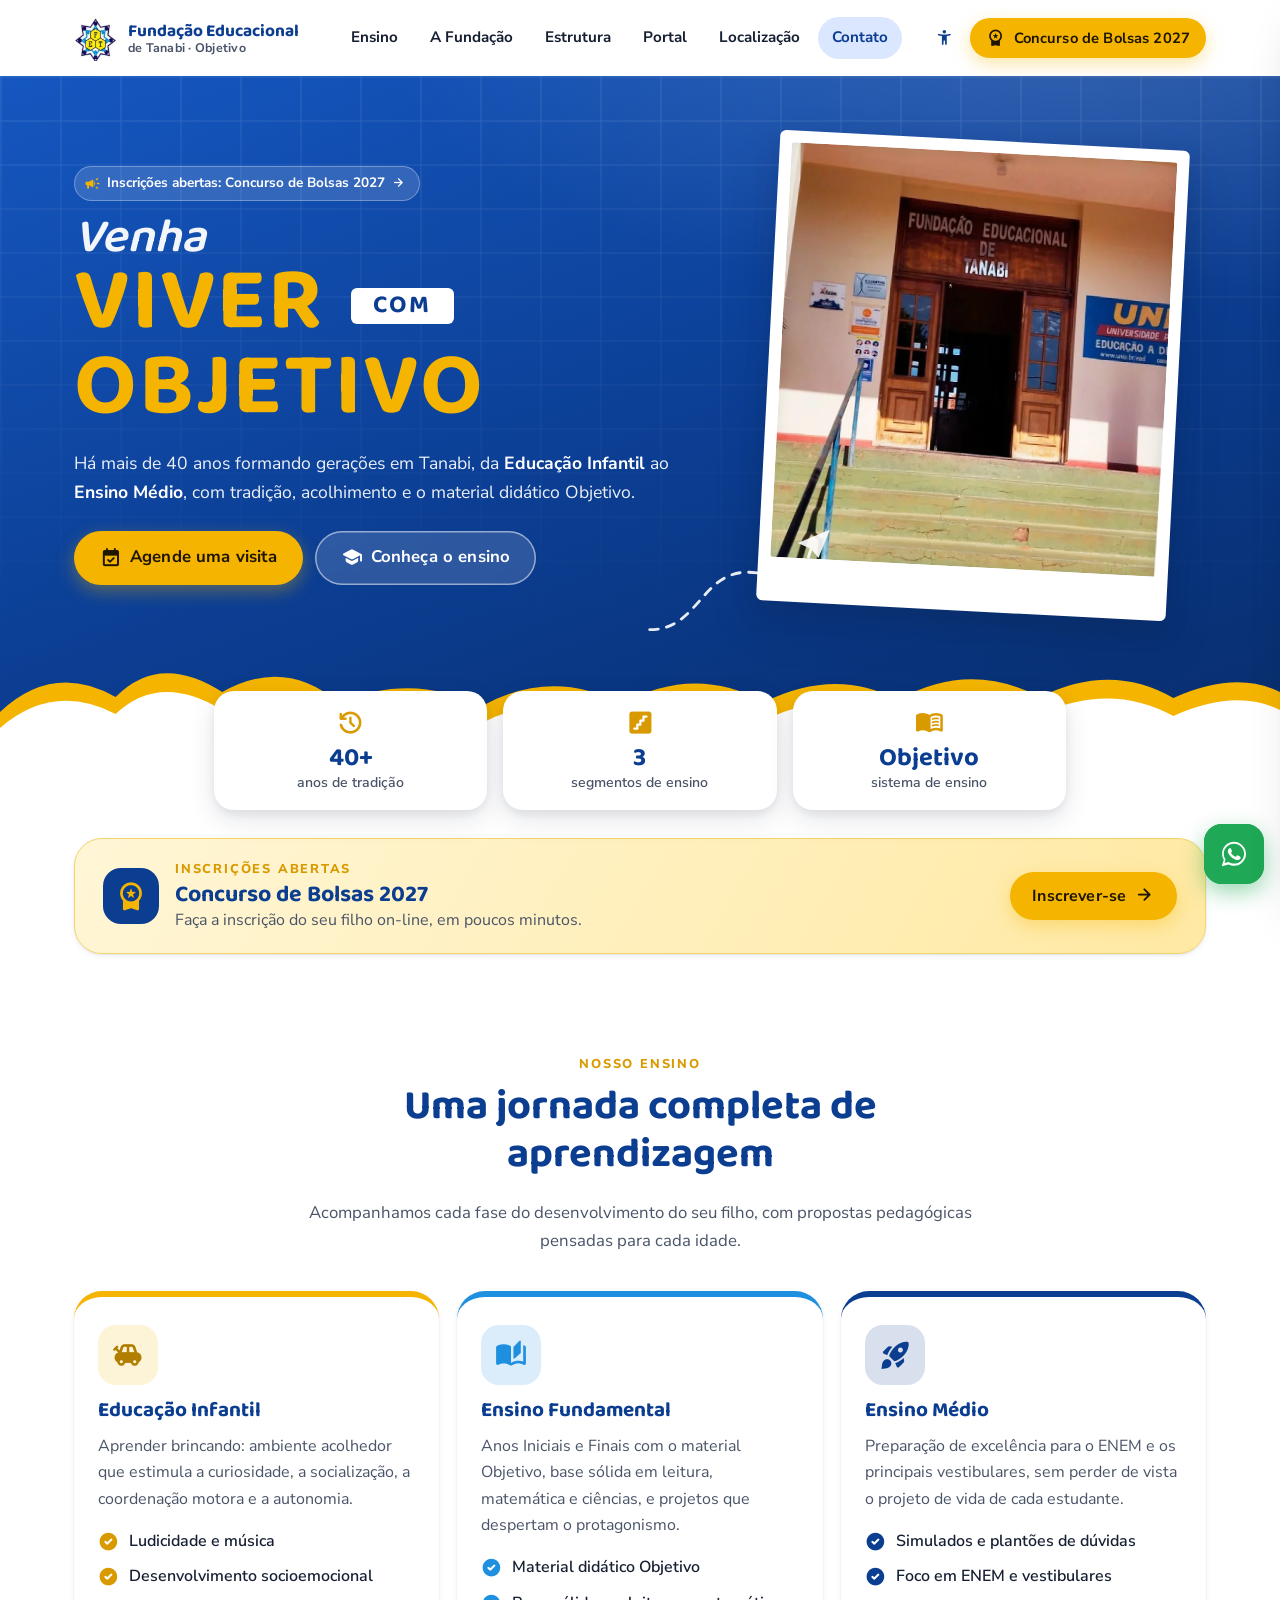
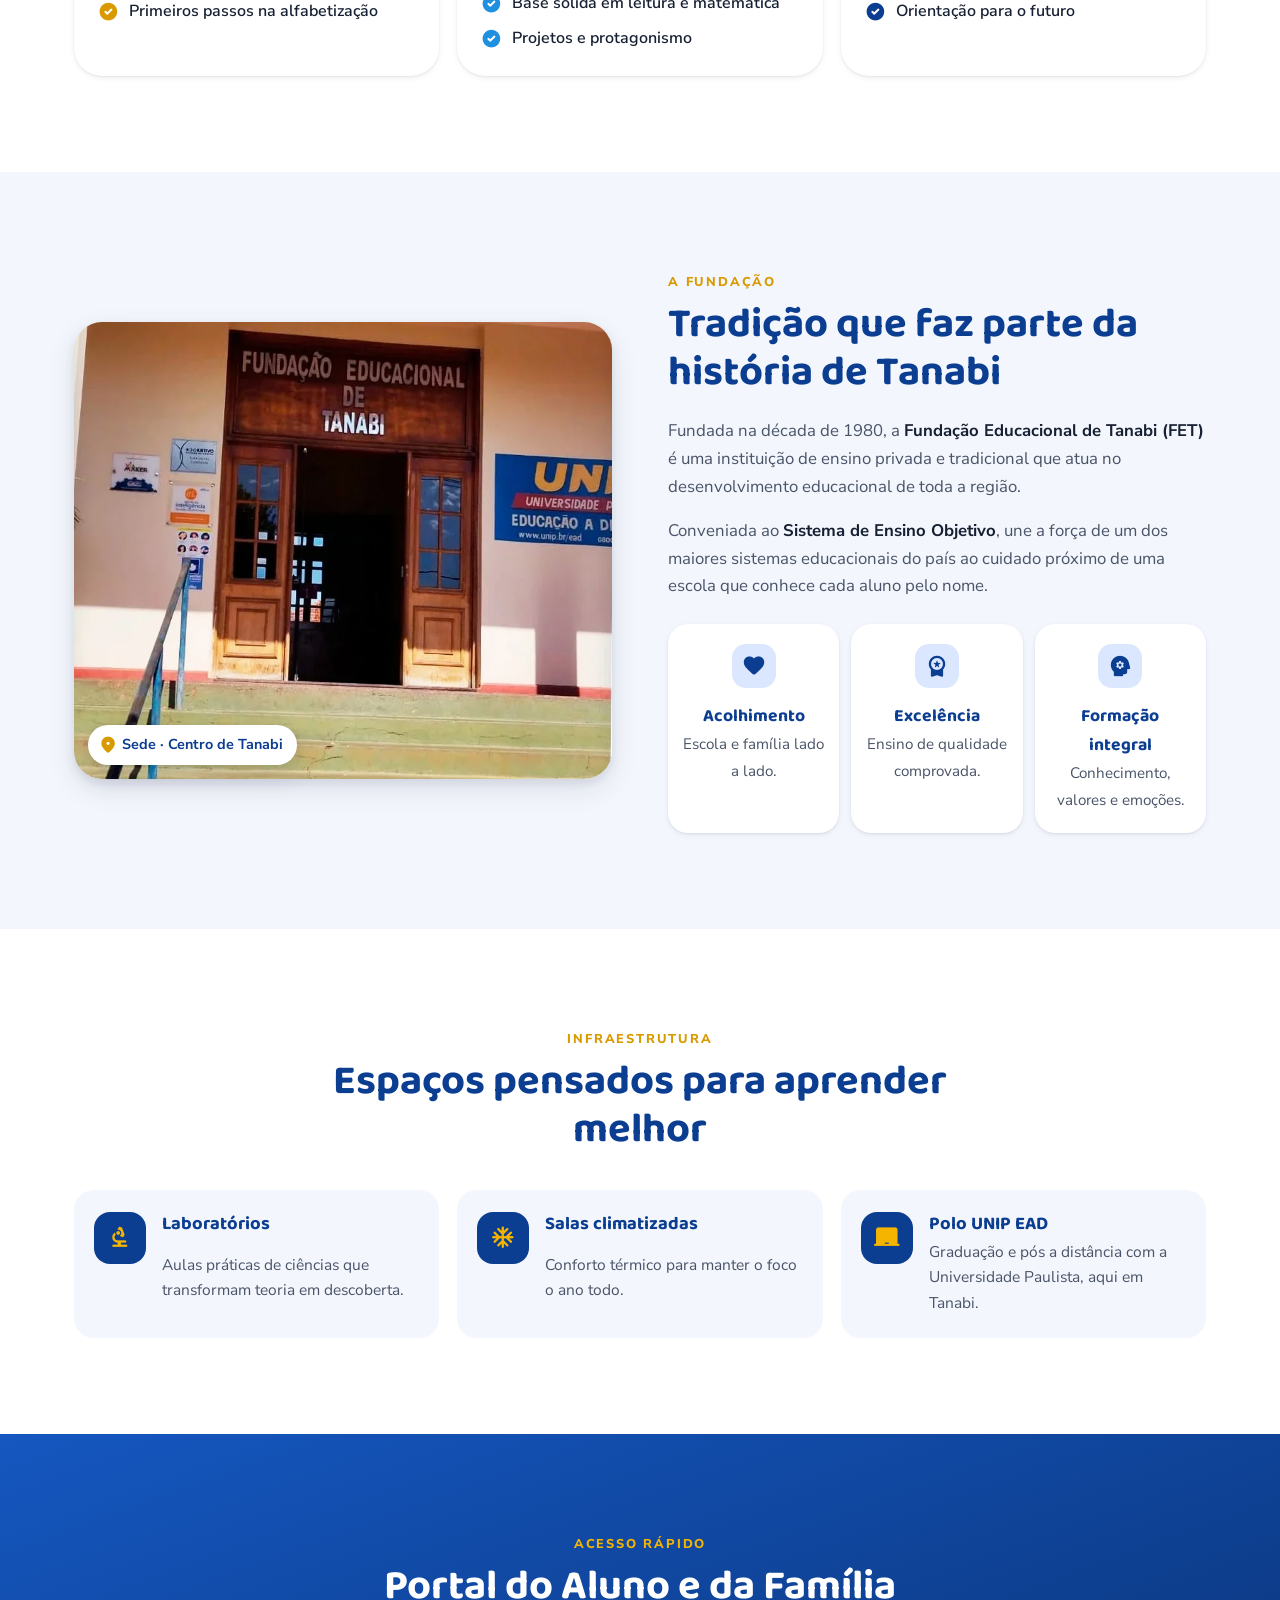
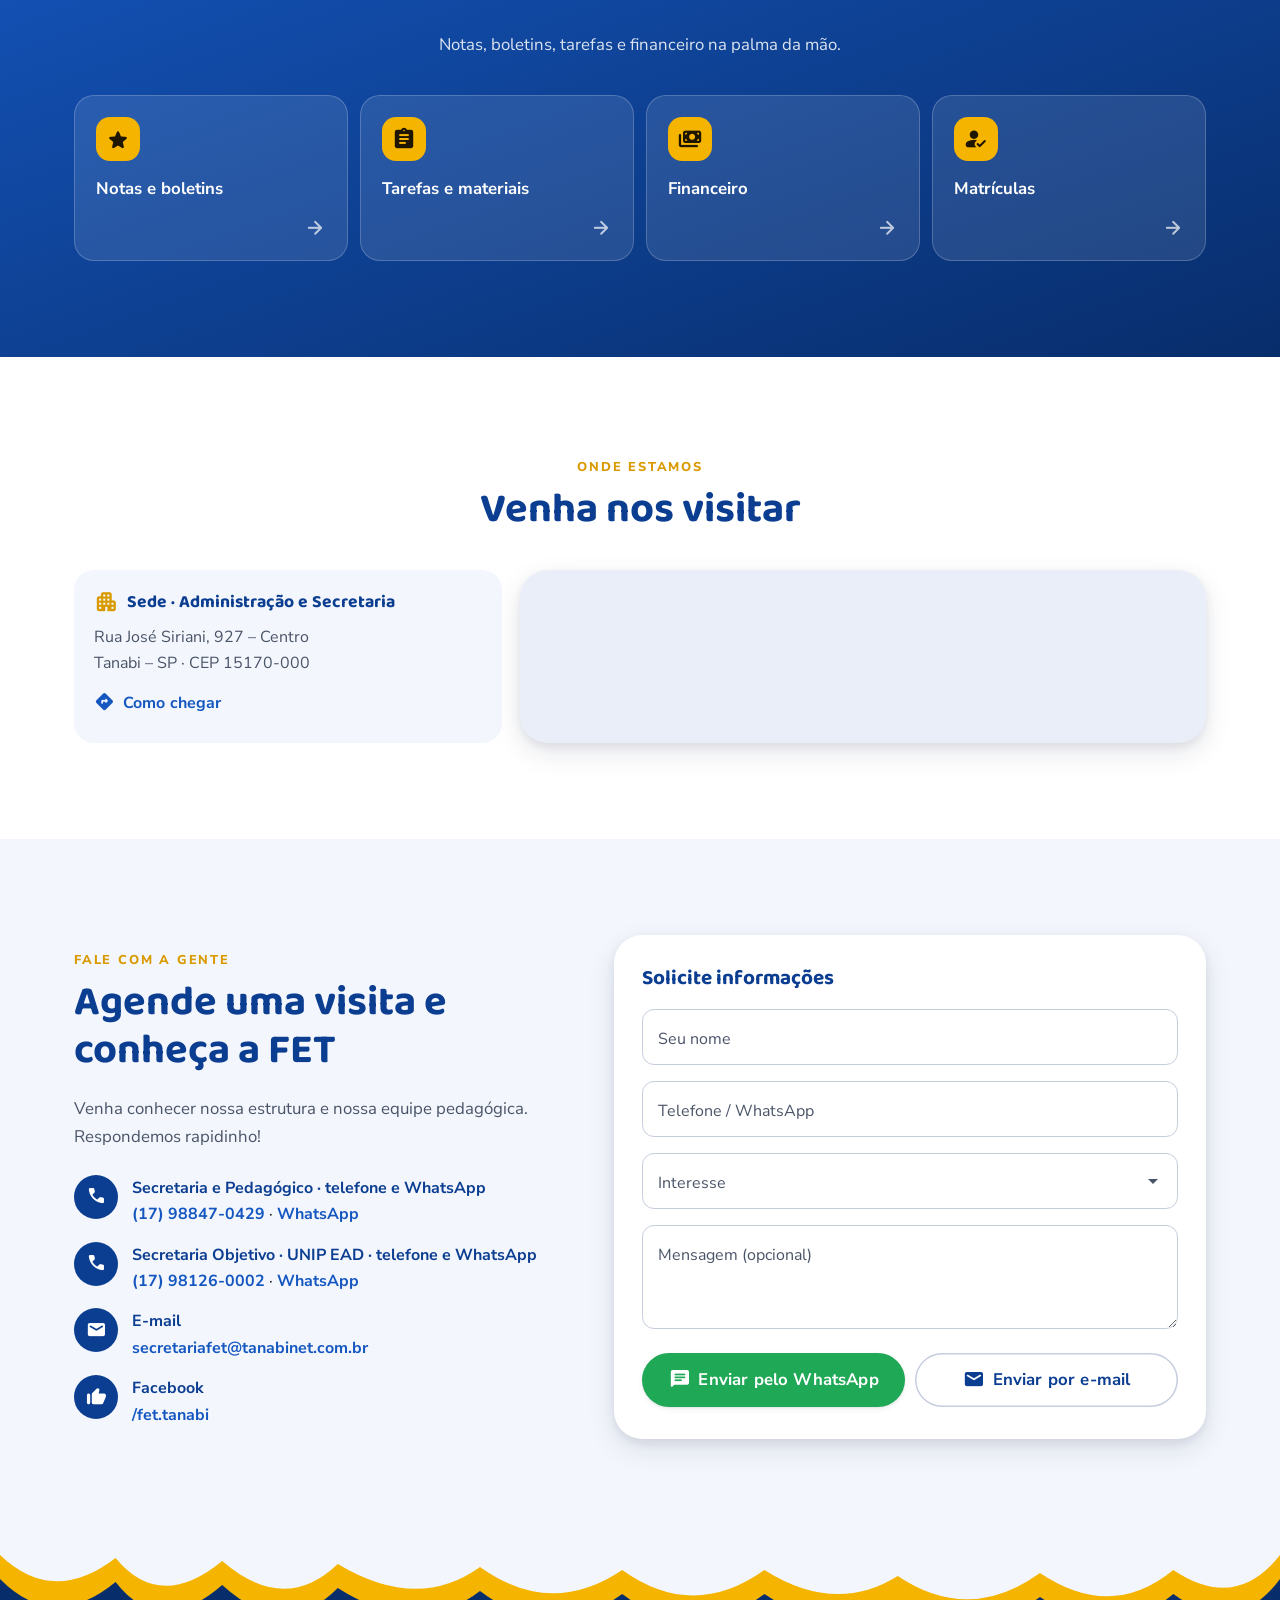
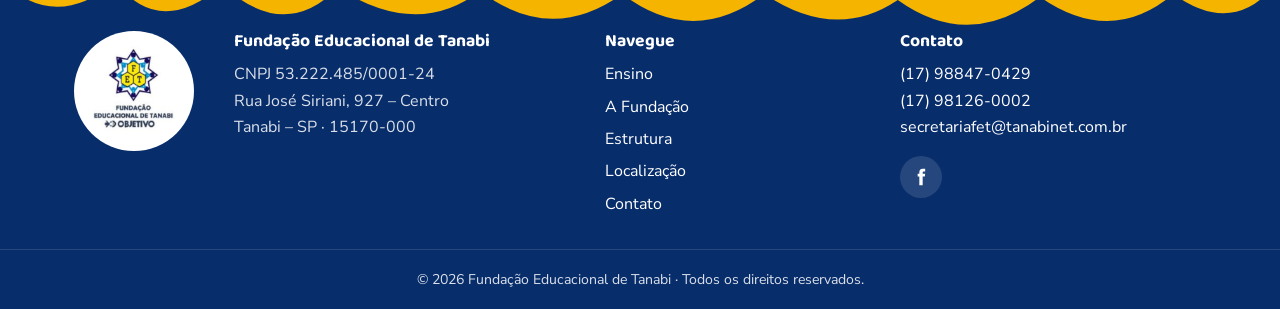
==== commit 4a1bf418: "Concurso de Bolsas 2027: ficha de inscrição on-line com envio por e-mail Página concurso-de-bolsas.h" ====
--- a/index.html
+++ b/index.html
@@ -70,8 +70,8 @@
         <button class="icon-btn" id="a11yBtn" aria-label="Opções de acessibilidade" aria-expanded="false" aria-controls="a11yPanel">
           <span class="ms" aria-hidden="true">accessibility_new</span>
         </button>
-        <a class="btn btn--filled btn--sm hide-sm" href="#contato">
-          <span class="ms" aria-hidden="true">event_available</span> Agende uma visita
+        <a class="btn btn--accent btn--sm hide-sm" href="concurso-de-bolsas.html">
+          <span class="ms" aria-hidden="true">workspace_premium</span> Concurso de Bolsas 2027
         </a>
         <button class="icon-btn menu-btn" id="menuBtn" aria-label="Abrir menu" aria-expanded="false" aria-controls="drawer">
           <span class="ms" aria-hidden="true">menu</span>
@@ -92,6 +92,7 @@
     <div class="drawer__head">
       <img src="assets/img/logo.png" alt="Fundação Educacional de Tanabi – Objetivo" width="120" height="120">
     </div>
+    <a class="btn btn--accent btn--block" href="concurso-de-bolsas.html"><span class="ms" aria-hidden="true">workspace_premium</span> Concurso de Bolsas 2027</a>
     <nav class="drawer__nav">
       <a href="#inicio"><span class="ms" aria-hidden="true">home</span> Início</a>
       <a href="#segmentos"><span class="ms" aria-hidden="true">school</span> Ensino</a>
@@ -109,7 +110,7 @@
     <section class="hero" id="inicio">
       <div class="container hero__grid">
         <div class="hero__text reveal">
-          <span class="pill"><span class="ms" aria-hidden="true">verified</span> Sistema de Ensino Objetivo</span>
+          <a class="pill pill--link" href="concurso-de-bolsas.html"><span class="ms" aria-hidden="true">campaign</span> Inscrições abertas: Concurso de Bolsas 2027 <span class="ms" aria-hidden="true">arrow_forward</span></a>
           <h1>
             <span class="hero__venha">Venha</span>
             <span class="hero__viver">viver <small>com</small></span>
@@ -142,6 +143,19 @@
       <div class="stat reveal"><span class="ms" aria-hidden="true">history</span><strong>40+</strong><span>anos de tradição</span></div>
       <div class="stat reveal"><span class="ms" aria-hidden="true">stairs</span><strong>3</strong><span>segmentos de ensino</span></div>
       <div class="stat reveal"><span class="ms" aria-hidden="true">menu_book</span><strong>Objetivo</strong><span>sistema de ensino</span></div>
+    </section>
+
+    <!-- ===== Concurso de Bolsas ===== -->
+    <section class="container promo-wrap" aria-labelledby="promoTitulo">
+      <a class="promo reveal" href="concurso-de-bolsas.html">
+        <span class="promo__icon"><span class="ms" aria-hidden="true">workspace_premium</span></span>
+        <span class="promo__text">
+          <span class="eyebrow">Inscrições abertas</span>
+          <strong id="promoTitulo">Concurso de Bolsas 2027</strong>
+          <span>Faça a inscrição do seu filho on-line, em poucos minutos.</span>
+        </span>
+        <span class="btn btn--accent promo__btn">Inscrever-se <span class="ms" aria-hidden="true">arrow_forward</span></span>
+      </a>
     </section>
 
     <!-- ===== Segmentos ===== -->
--- a/assets/css/style.css
+++ b/assets/css/style.css
@@ -492,3 +492,96 @@
   .nav a { padding: 8px 10px; font-size: .9rem; }
   .hide-sm { display: none; }
 }
+
+/* ================= Concurso de Bolsas ================= */
+.pill--link { color: #fff; text-decoration: none; transition: background .2s; }
+.pill--link:hover { background: rgba(255, 255, 255, .24); }
+.pill--link .ms:last-child { color: #fff; font-size: 1.1em; }
+
+.promo-wrap { margin-top: 28px; }
+.promo {
+  display: grid; grid-template-columns: auto 1fr; gap: 14px 16px; align-items: center;
+  padding: 20px; border-radius: var(--radius-l); text-decoration: none; color: var(--on-surface);
+  background: linear-gradient(120deg, #fff6d6, #ffe9a3); box-shadow: var(--elev-1);
+  border: 1px solid #f4d36b; transition: transform .2s, box-shadow .2s;
+}
+.promo:hover { transform: translateY(-2px); box-shadow: var(--elev-2); }
+.promo__icon { width: 56px; height: 56px; border-radius: 18px; background: var(--primary); color: var(--accent); display: grid; place-items: center; }
+.promo__icon .ms { font-size: 2rem; overflow: visible; }
+.promo__text { display: flex; flex-direction: column; line-height: 1.3; }
+.promo__text .eyebrow { margin-bottom: 2px; }
+.promo__text strong { font-family: var(--font-display); font-size: 1.45rem; color: var(--primary); }
+.promo__text span:last-child { color: var(--on-surface-var); }
+.promo__btn { grid-column: 1 / -1; }
+@media (min-width: 768px) {
+  .promo { grid-template-columns: auto 1fr auto; padding: 22px 28px; }
+  .promo__btn { grid-column: auto; }
+}
+
+.hero--compact { padding: 36px 0 110px; }
+.page-title { font-size: clamp(2.4rem, 1.6rem + 4vw, 4rem); color: #fff; line-height: 1; margin: 6px 0 14px; }
+.page-title span { color: var(--accent); }
+@media (min-width: 1024px) { .hero--compact { padding: 56px 0 140px; } }
+
+.bolsas { background: var(--surface-tint); padding: 8px 0 72px; }
+.bolsas__container { display: grid; gap: 20px; align-items: start; }
+@media (min-width: 1024px) {
+  .bolsas__container { grid-template-columns: 1fr 300px; gap: 28px; }
+  .bolsas__aside { position: sticky; top: calc(var(--topbar-h) + 16px); }
+}
+.ficha { display: grid; gap: 16px; }
+.ficha__card {
+  margin: 0; border: 0; background: var(--surface); border-radius: var(--radius-l);
+  padding: 20px 16px 6px; box-shadow: var(--elev-1); min-width: 0;
+}
+.ficha__card legend {
+  float: left; width: 100%; display: flex; align-items: center; gap: 10px; padding: 0; margin-bottom: 18px;
+  font-family: var(--font-display); font-weight: 700; font-size: 1.25rem; color: var(--primary);
+}
+.ficha__card legend + * { clear: both; }
+.ficha__num { width: 34px; height: 34px; border-radius: 50%; background: var(--accent); color: var(--on-accent); display: grid; place-items: center; font-size: 1.05rem; flex: none; }
+.grid { display: grid; grid-template-columns: 1fr; column-gap: 14px; }
+@media (min-width: 600px) {
+  .ficha__card { padding: 26px 26px 10px; }
+  .grid { grid-template-columns: repeat(12, 1fr); }
+  .col-12 { grid-column: span 12; } .col-8 { grid-column: span 8; } .col-6 { grid-column: span 6; } .col-4 { grid-column: span 4; }
+}
+.field input[type="date"] + label { top: 7px; font-size: .75rem; color: var(--primary-500); font-weight: 700; }
+.field input[type="date"] { padding-top: 24px; }
+.field__hint { display: block; font-size: .8rem; color: var(--on-surface-var); margin: 4px 4px 0; }
+.field.is-invalid input, .field.is-invalid select, .field.is-invalid textarea { border-color: #c62828; background: #fff6f6; }
+.ficha__decl { font-size: .95rem; color: var(--on-surface-var); background: var(--surface-tint); padding: 14px 16px; border-radius: var(--radius-s); }
+.check { display: flex; gap: 12px; align-items: flex-start; cursor: pointer; font-weight: 700; margin-bottom: 16px; }
+.check input { position: absolute; opacity: 0; width: 1px; height: 1px; }
+.check__box {
+  width: 26px; height: 26px; flex: none; border-radius: 8px; border: 2px solid var(--outline);
+  display: grid; place-items: center; color: transparent; transition: background .15s, border-color .15s; margin-top: 1px;
+}
+.check__box .ms { font-size: 1.2rem; }
+.check input:checked + .check__box { background: var(--primary); border-color: var(--primary); color: #fff; }
+.check input:focus-visible + .check__box { outline: 3px solid var(--accent); outline-offset: 2px; }
+.check.is-invalid .check__box { border-color: #c62828; }
+.ficha__info { display: flex; gap: 8px; align-items: flex-start; font-size: .92rem; color: var(--on-surface-var); }
+.ficha__info .ms { color: var(--primary-500); }
+.ficha__req { text-align: center; font-size: .85rem; color: var(--on-surface-var); margin: 0; }
+.ficha .form__error { background: #fdecec; padding: 12px 16px; border-radius: var(--radius-s); margin: 0; }
+.btn:disabled { opacity: .7; cursor: progress; }
+.hp { position: absolute; left: -9999px; width: 1px; height: 1px; overflow: hidden; }
+
+.aside-card { background: var(--surface); border-radius: var(--radius-l); padding: 22px; box-shadow: var(--elev-1); }
+.aside-card h3 { display: flex; gap: 8px; align-items: center; }
+.aside-card a { font-weight: 700; overflow-wrap: anywhere; }
+.aside-card .muted { color: var(--on-surface-var); font-size: .9rem; margin: 0; }
+
+.sucesso { background: var(--surface); border-radius: var(--radius-l); padding: 36px 22px; text-align: center; box-shadow: var(--elev-2); outline: none; }
+.sucesso__icon { width: 84px; height: 84px; margin: 0 auto 12px; border-radius: 50%; background: #e3f6ea; color: var(--whats); display: grid; place-items: center; }
+.sucesso__icon .ms { font-size: 3rem; overflow: visible; }
+.sucesso__num { font-family: var(--font-display); font-size: 2.6rem; color: var(--primary); background: #fff6d6; display: inline-block; padding: 4px 22px; border-radius: 14px; border: 2px dashed var(--accent); }
+.sucesso__actions { display: flex; flex-wrap: wrap; gap: 10px; justify-content: center; margin-top: 8px; }
+
+.footer--slim { padding: 0; }
+.hide-xs { display: none; }
+@media (min-width: 480px) { .hide-xs { display: inline; } }
+[hidden] { display: none !important; }
+.ficha__info .ms, .contact-list .ms, .check__box .ms { flex: none; }
+.ficha__info .ms { overflow: visible; }
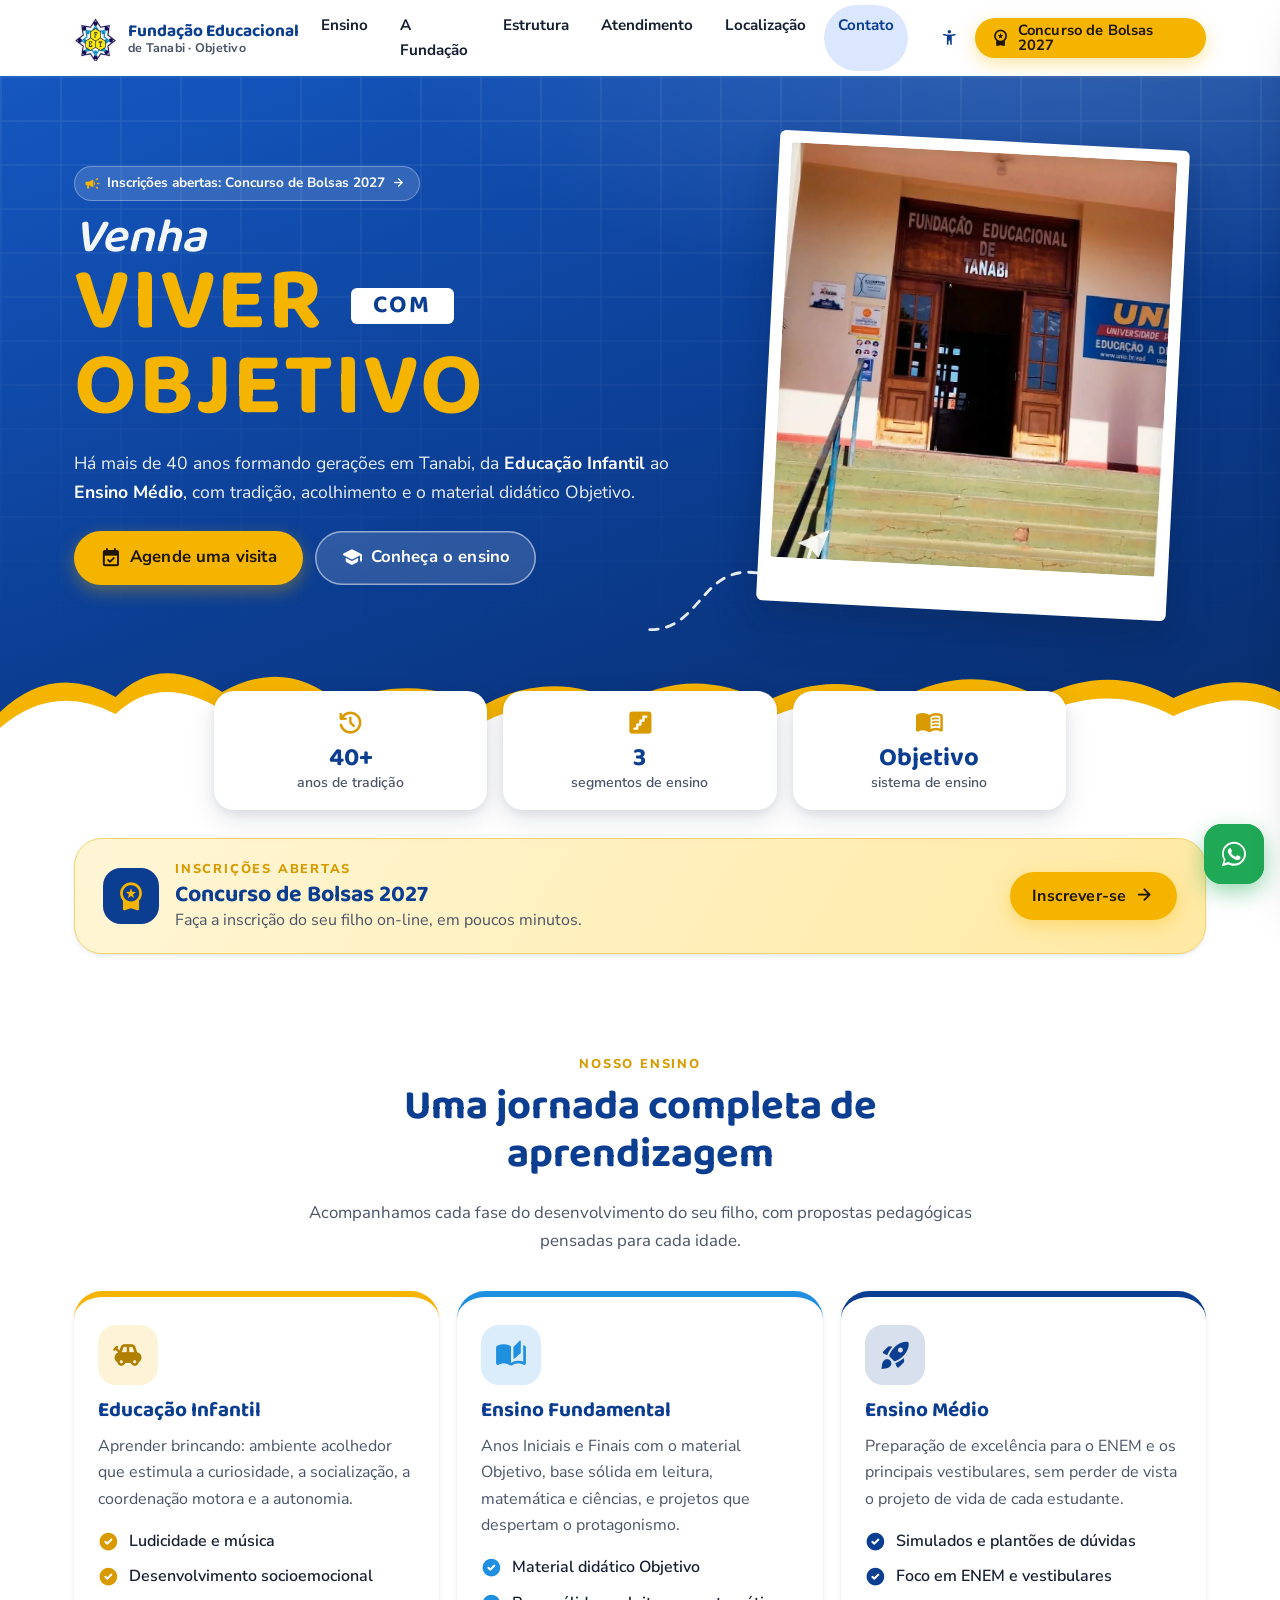
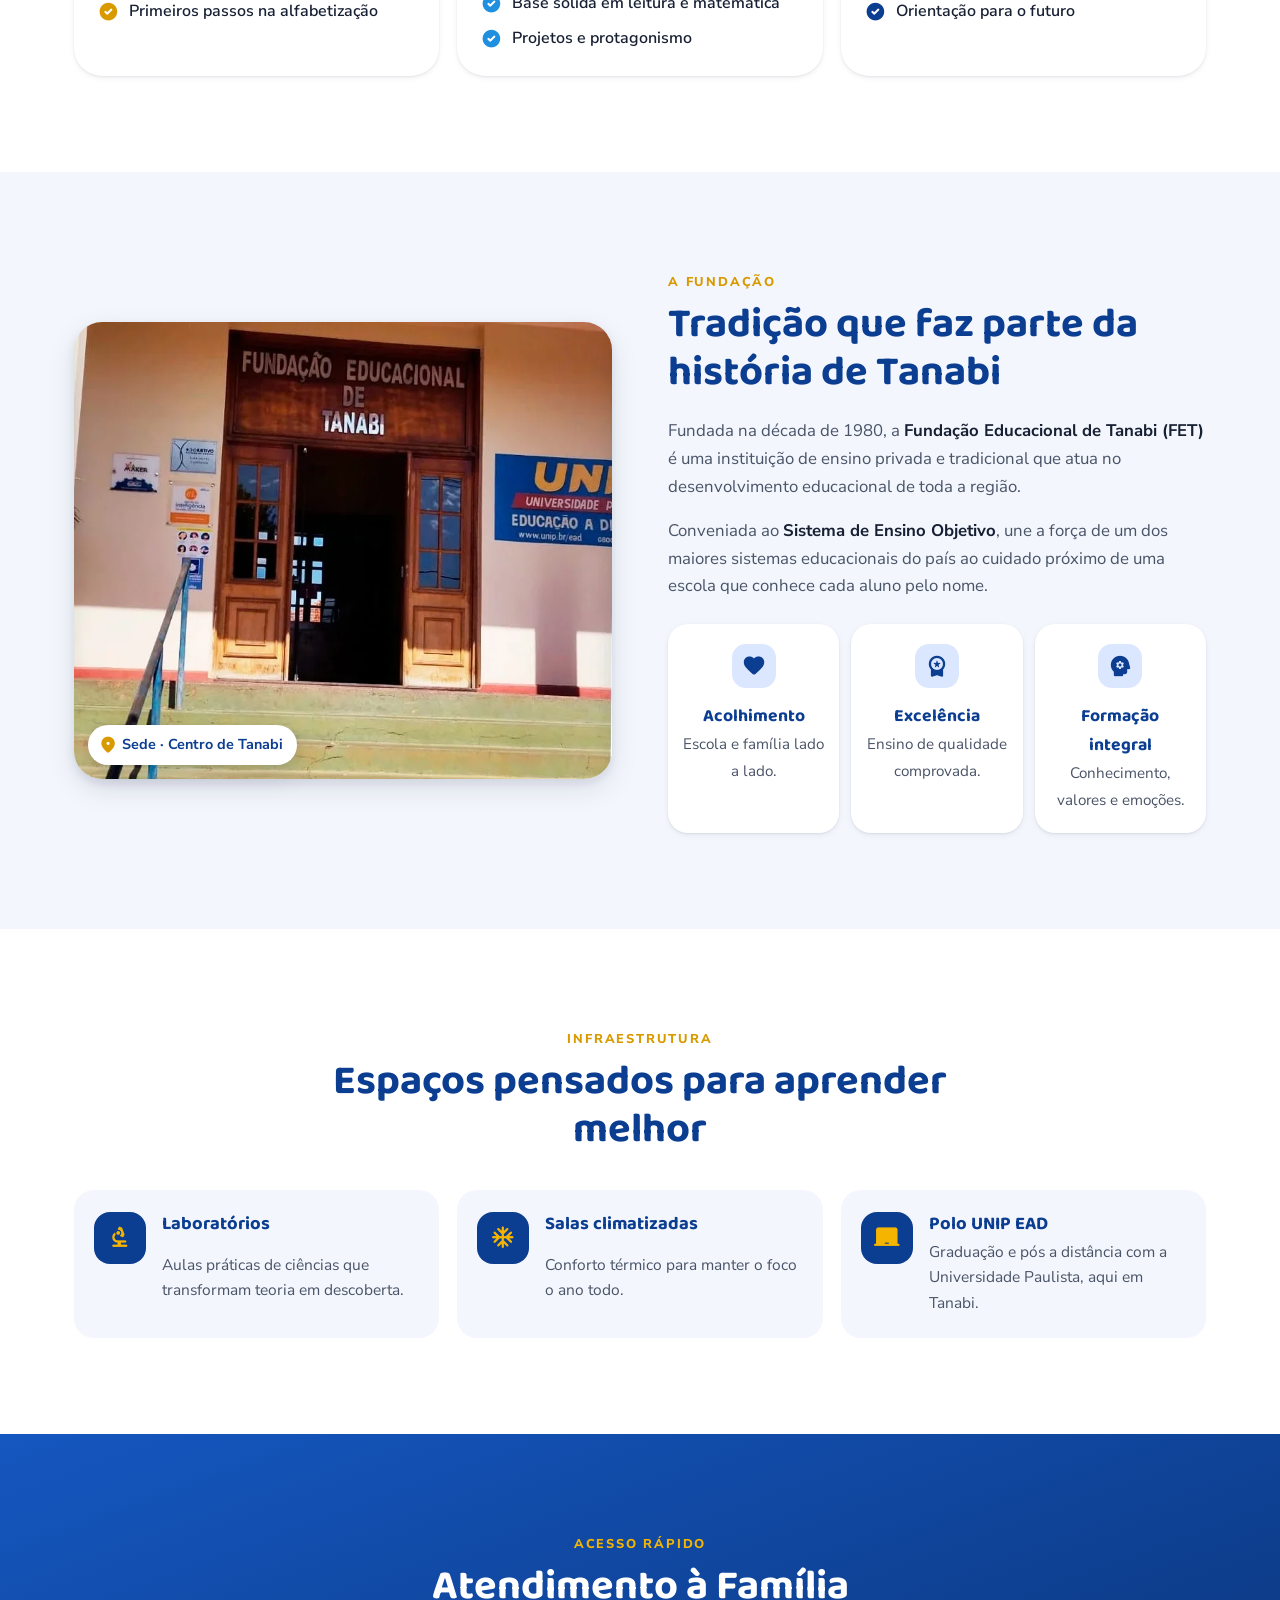
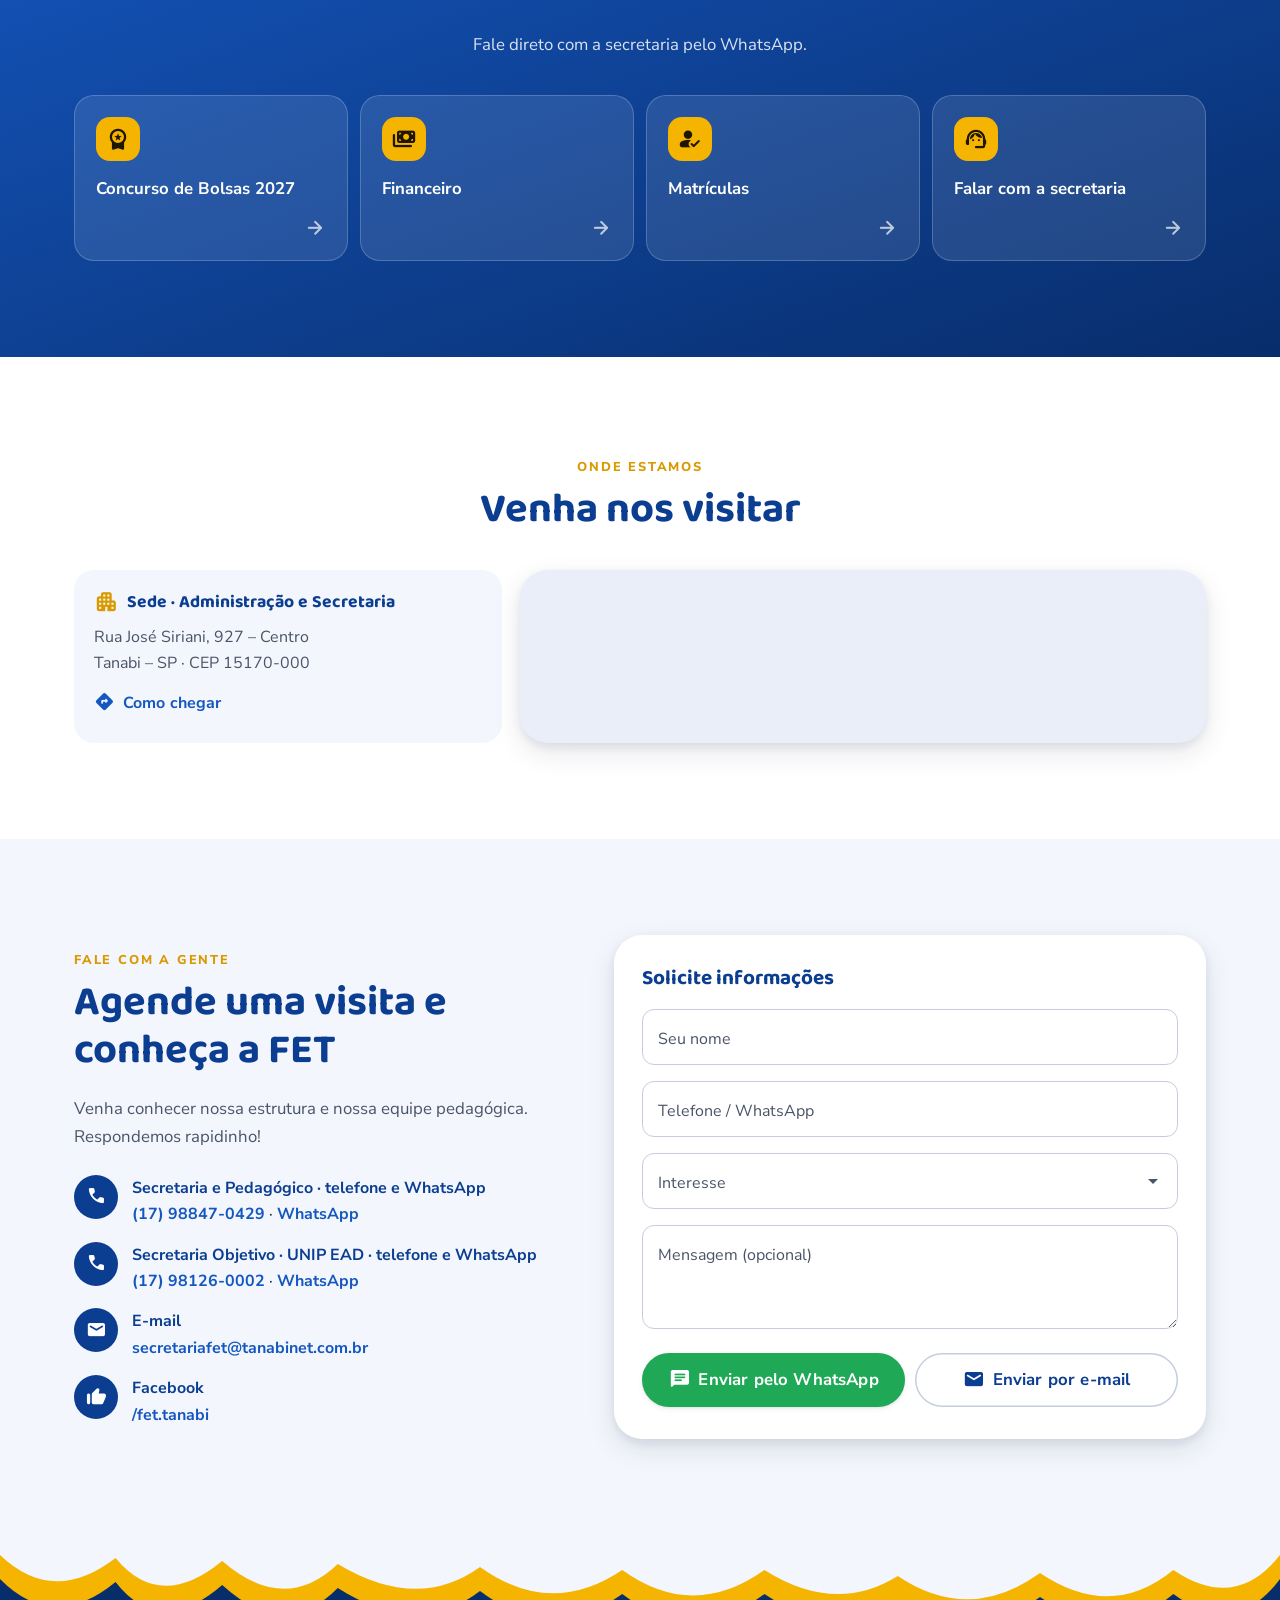
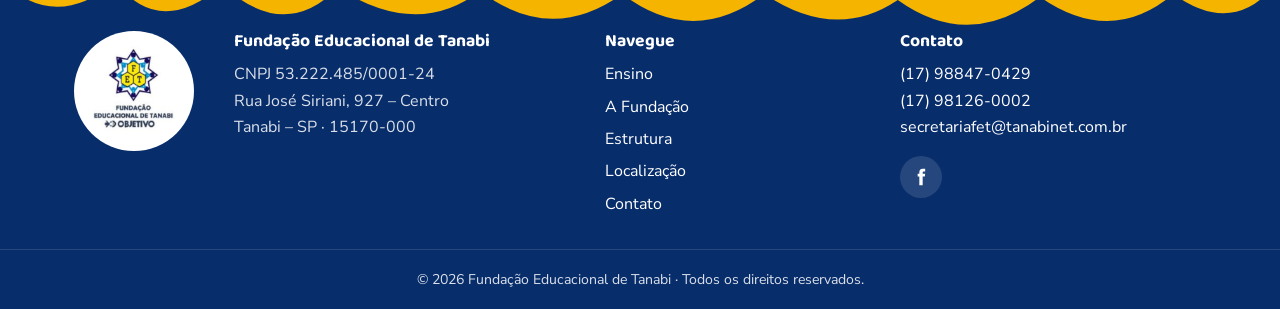
==== commit bea29b92: "Troca Portal do Aluno (links do Objetivo SP) por Atendimento à Família Co-Authored-By: Claude Opus 5" ====
--- a/index.html
+++ b/index.html
@@ -61,7 +61,7 @@
         <a href="#segmentos">Ensino</a>
         <a href="#sobre">A Fundação</a>
         <a href="#estrutura">Estrutura</a>
-        <a href="#portal">Portal</a>
+        <a href="#atendimento">Atendimento</a>
         <a href="#unidades">Localização</a>
         <a href="#contato">Contato</a>
       </nav>
@@ -98,7 +98,7 @@
       <a href="#segmentos"><span class="ms" aria-hidden="true">school</span> Ensino</a>
       <a href="#sobre"><span class="ms" aria-hidden="true">history_edu</span> A Fundação</a>
       <a href="#estrutura"><span class="ms" aria-hidden="true">science</span> Estrutura</a>
-      <a href="#portal"><span class="ms" aria-hidden="true">badge</span> Portal do Aluno</a>
+      <a href="#atendimento"><span class="ms" aria-hidden="true">support_agent</span> Atendimento</a>
       <a href="#unidades"><span class="ms" aria-hidden="true">location_on</span> Localização</a>
       <a href="#contato"><span class="ms" aria-hidden="true">chat</span> Contato</a>
     </nav>
@@ -240,19 +240,19 @@
       </div>
     </section>
 
-    <!-- ===== Portal ===== -->
-    <section class="section section--blue" id="portal">
+    <!-- ===== Atendimento ===== -->
+    <section class="section section--blue" id="atendimento">
       <div class="container">
         <header class="section__head section__head--light reveal">
           <span class="eyebrow">Acesso rápido</span>
-          <h2>Portal do Aluno e da Família</h2>
-          <p>Notas, boletins, tarefas e financeiro na palma da mão.</p>
+          <h2>Atendimento à Família</h2>
+          <p>Fale direto com a secretaria pelo WhatsApp.</p>
         </header>
         <div class="quick">
-          <a class="quick__item reveal" href="https://www.objetivo.br/" target="_blank" rel="noopener"><span class="ms" aria-hidden="true">grade</span><strong>Notas e boletins</strong><span class="ms quick__go" aria-hidden="true">arrow_forward</span></a>
-          <a class="quick__item reveal" href="https://www.objetivo.br/" target="_blank" rel="noopener"><span class="ms" aria-hidden="true">assignment</span><strong>Tarefas e materiais</strong><span class="ms quick__go" aria-hidden="true">arrow_forward</span></a>
+          <a class="quick__item reveal" href="concurso-de-bolsas.html"><span class="ms" aria-hidden="true">workspace_premium</span><strong>Concurso de Bolsas 2027</strong><span class="ms quick__go" aria-hidden="true">arrow_forward</span></a>
           <a class="quick__item reveal" href="#contato" data-wa="Olá! Gostaria de informações sobre o financeiro / 2ª via de boleto."><span class="ms" aria-hidden="true">payments</span><strong>Financeiro</strong><span class="ms quick__go" aria-hidden="true">arrow_forward</span></a>
           <a class="quick__item reveal" href="#contato" data-wa="Olá! Gostaria de informações sobre matrículas."><span class="ms" aria-hidden="true">how_to_reg</span><strong>Matrículas</strong><span class="ms quick__go" aria-hidden="true">arrow_forward</span></a>
+          <a class="quick__item reveal" href="#contato" data-wa="Olá! Vim pelo site e gostaria de falar com a secretaria."><span class="ms" aria-hidden="true">support_agent</span><strong>Falar com a secretaria</strong><span class="ms quick__go" aria-hidden="true">arrow_forward</span></a>
         </div>
       </div>
     </section>
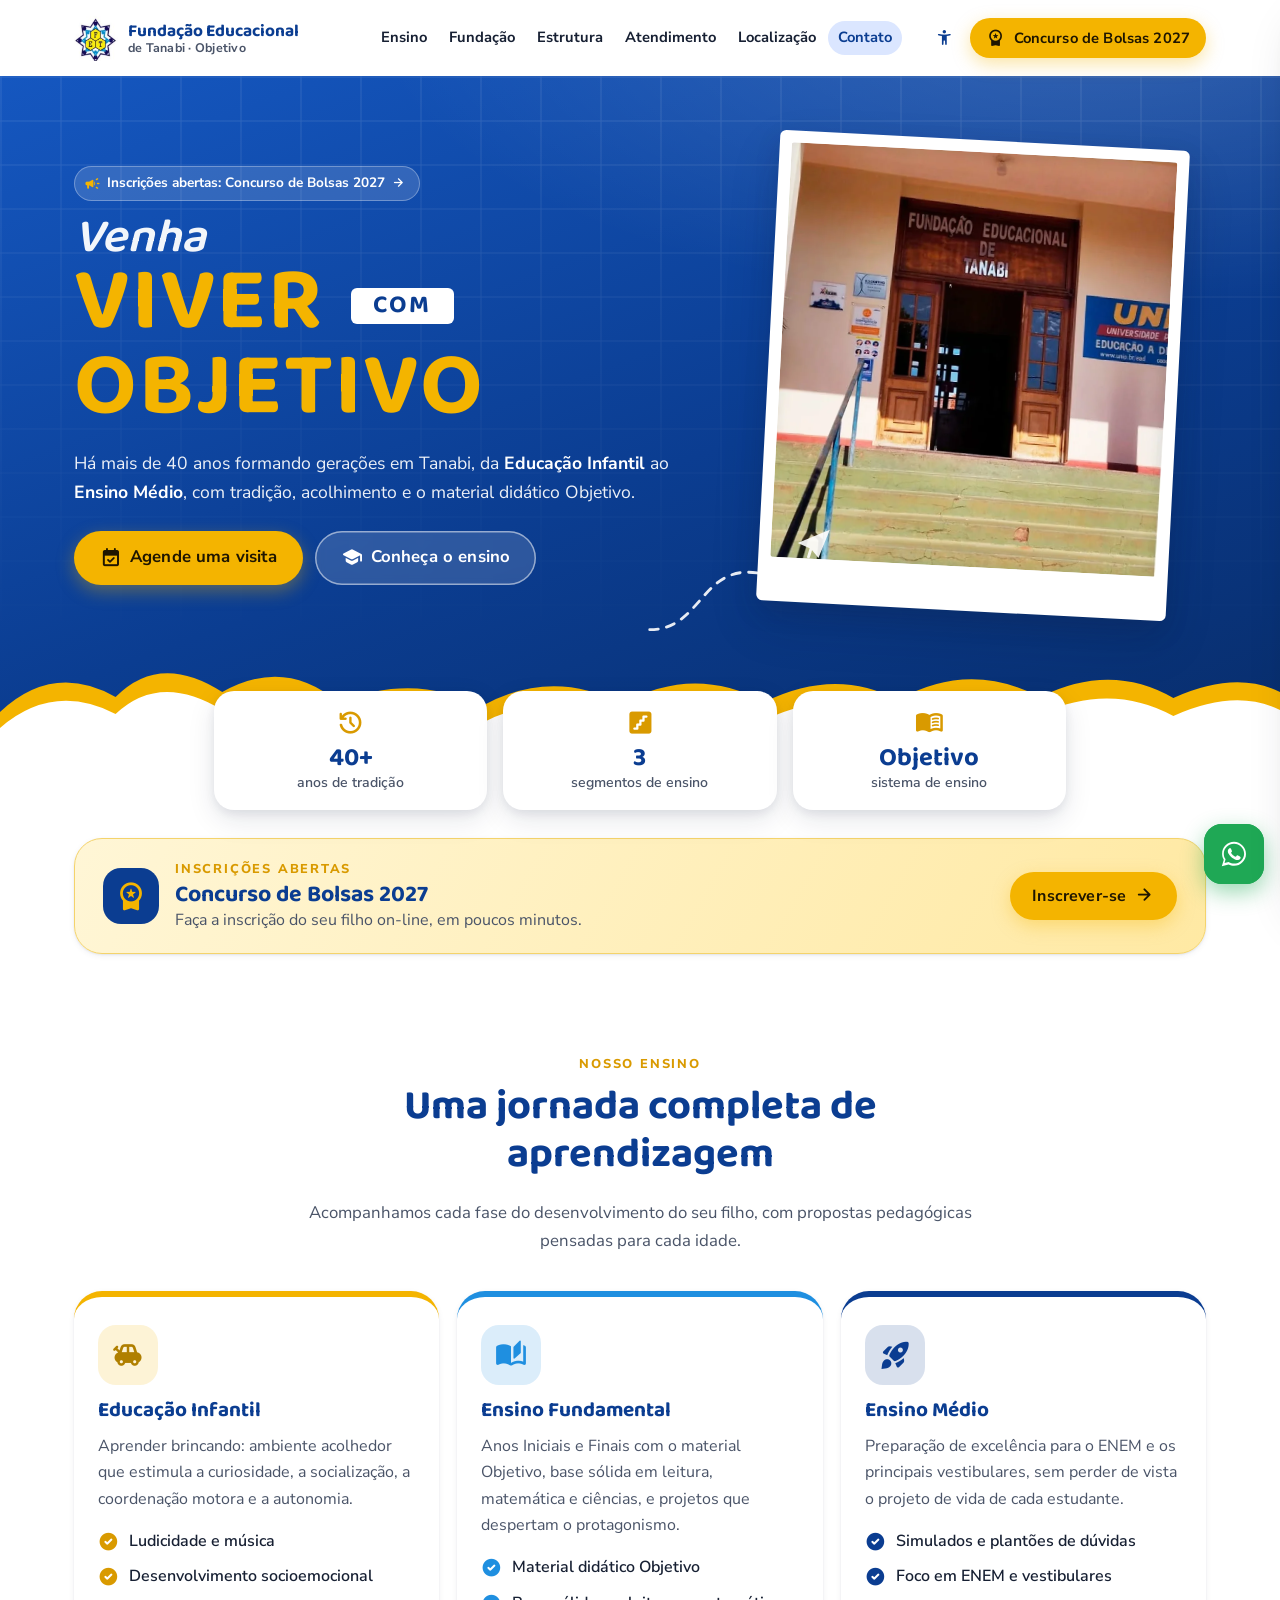
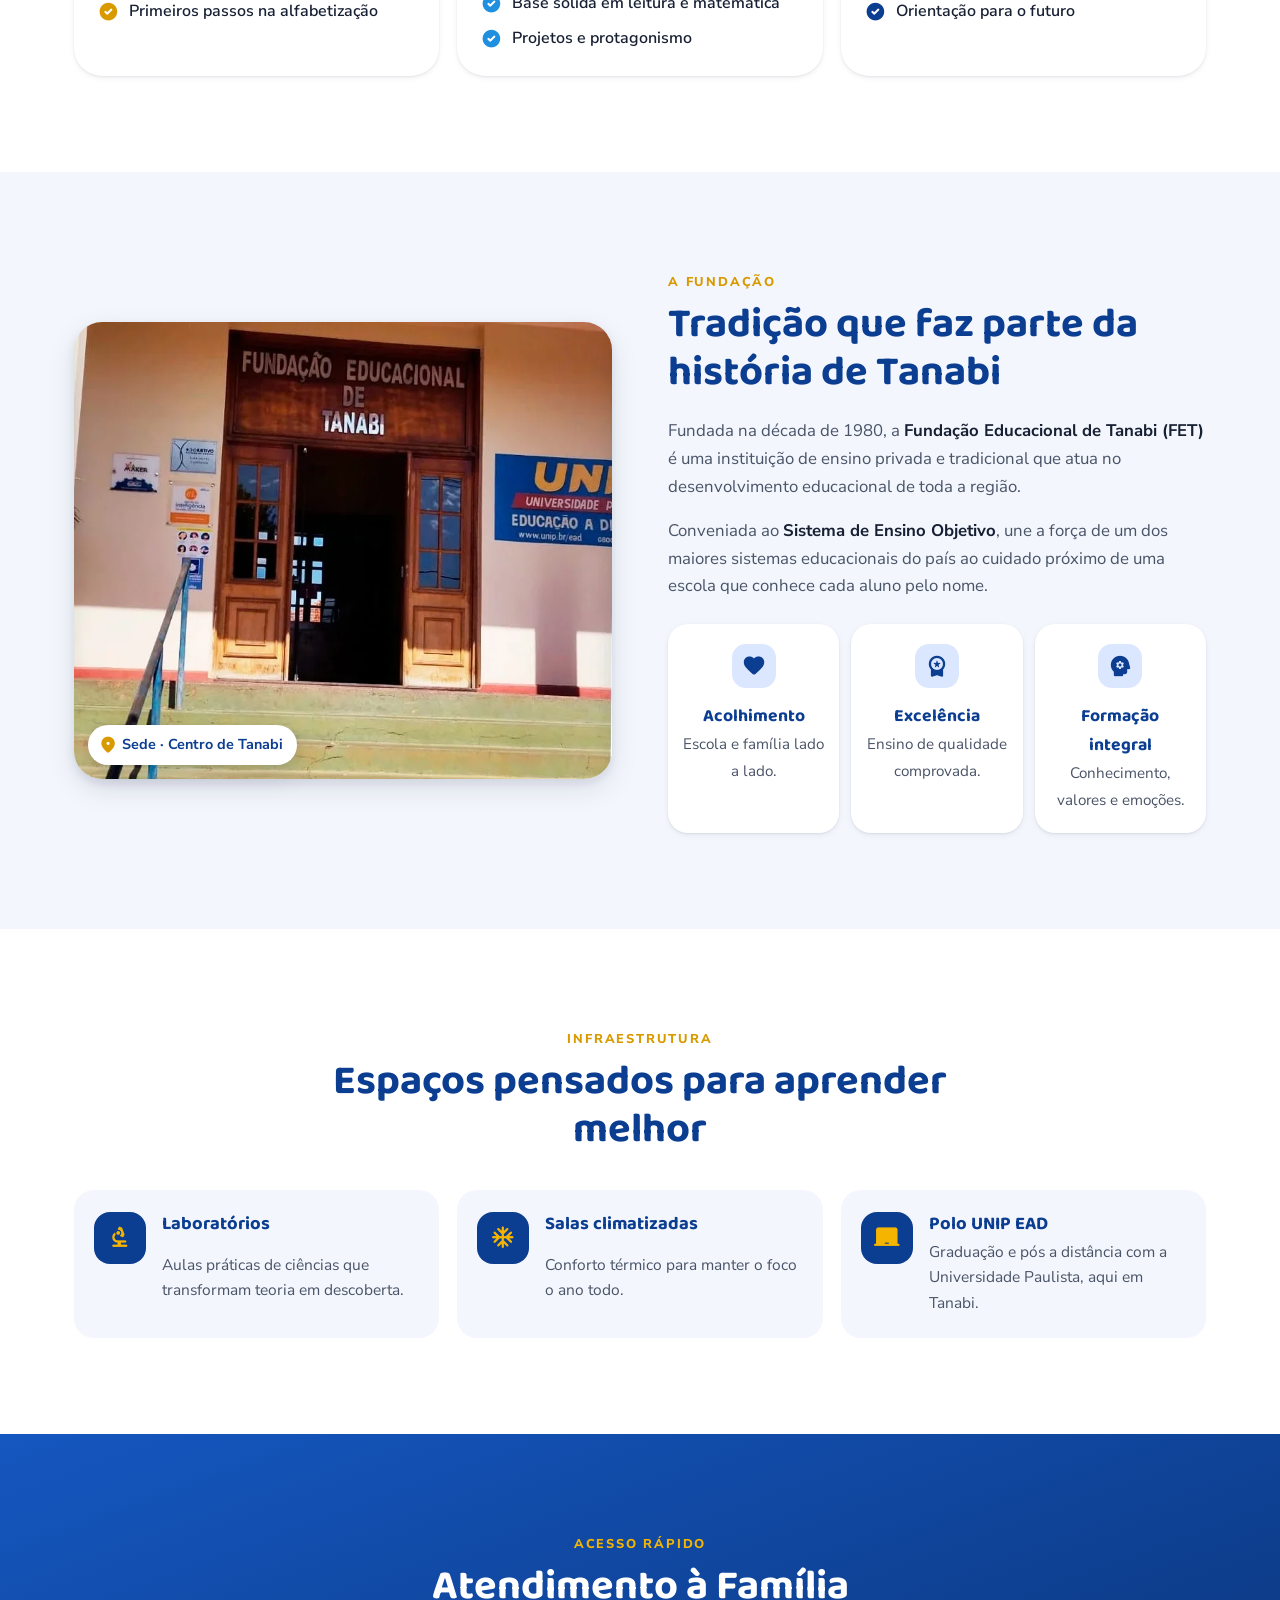
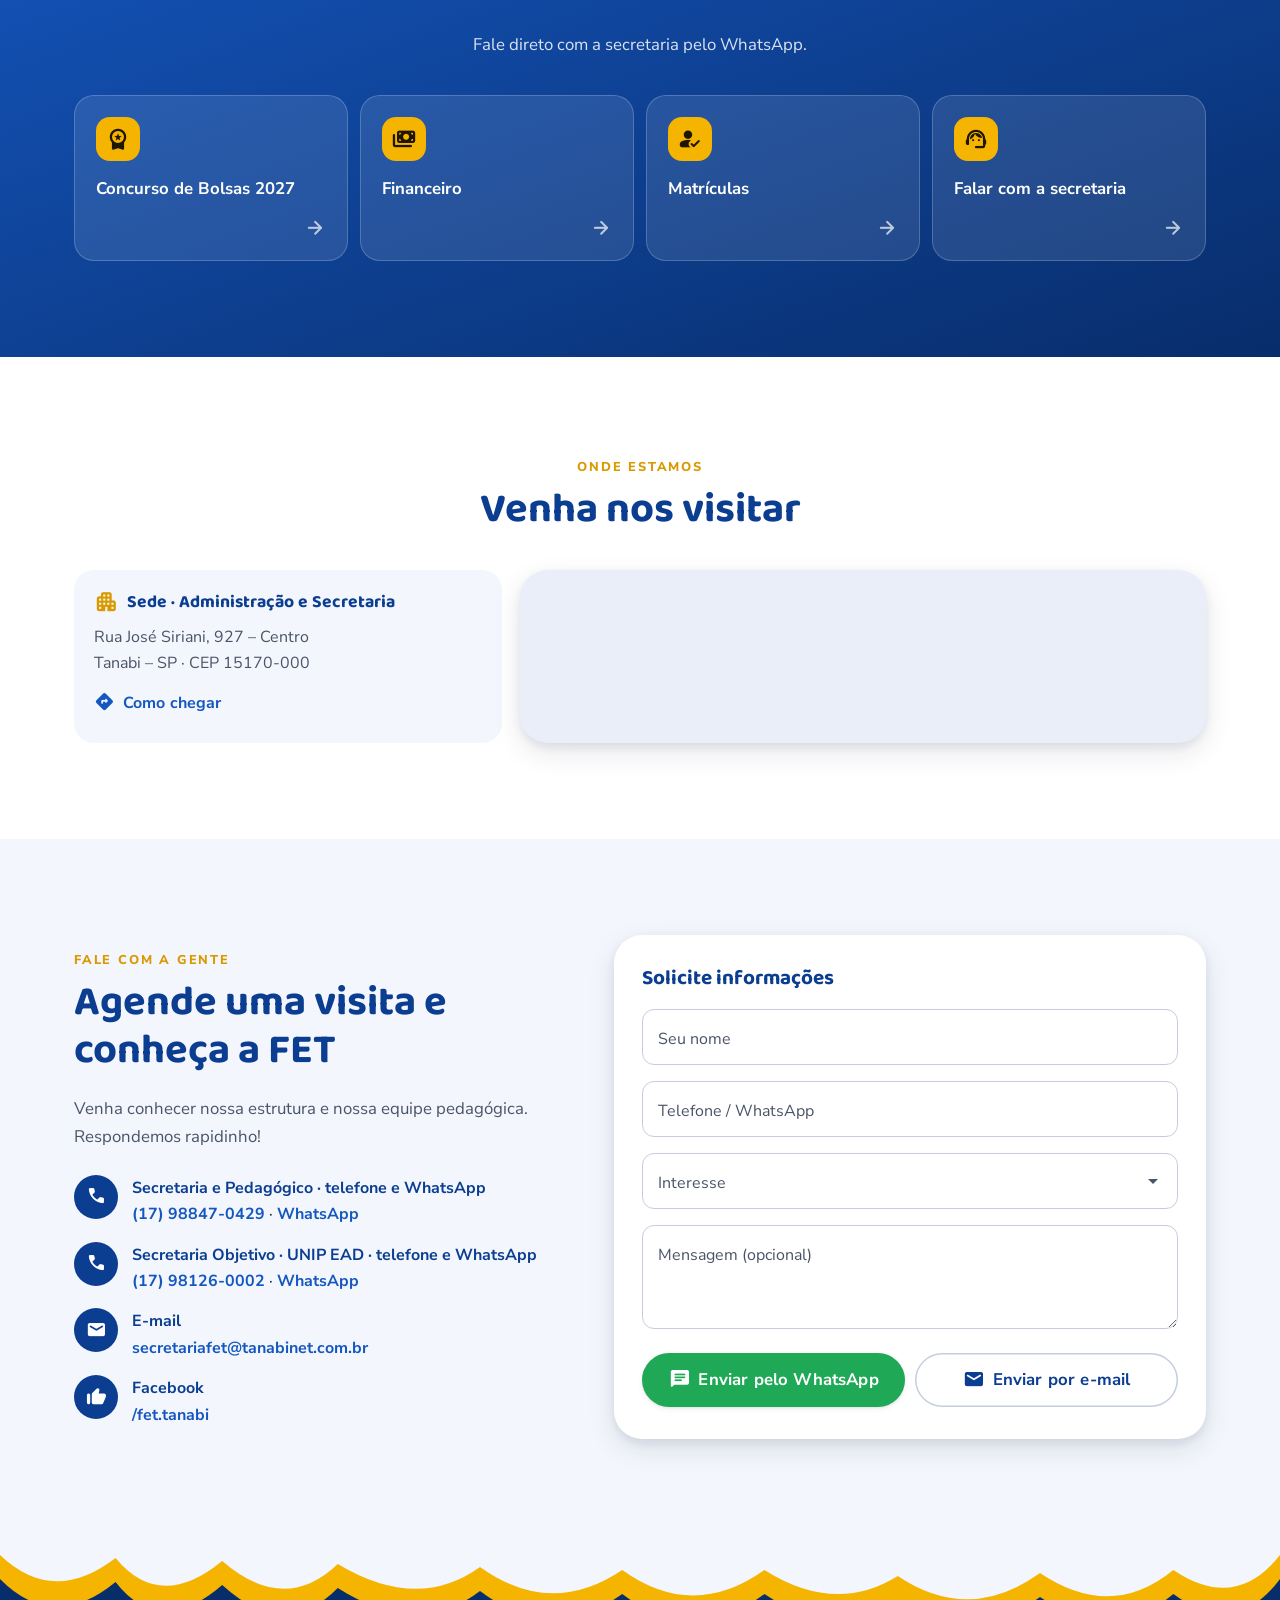
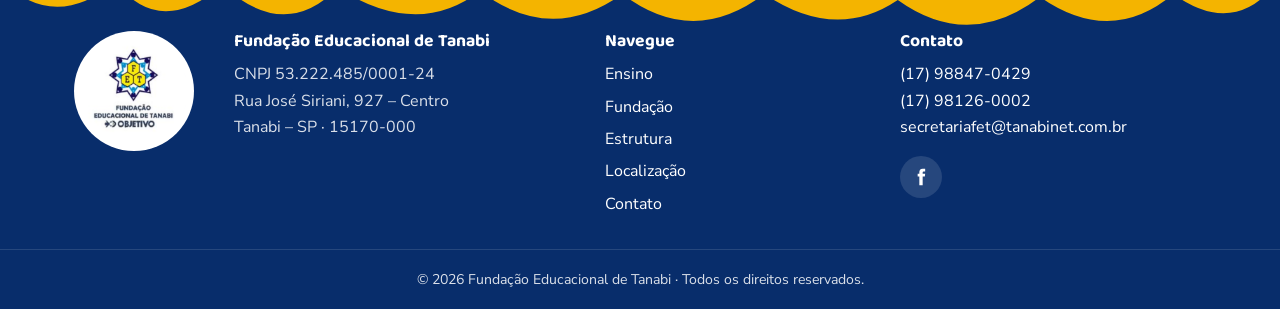
==== commit 62d56258: "Menu: 'Fundação' e versionamento de CSS/JS para não usar cache antigo Co-Authored-By: Claude Opus 5." ====
--- a/index.html
+++ b/index.html
@@ -20,7 +20,7 @@
   <link rel="preconnect" href="https://fonts.gstatic.com" crossorigin>
   <link href="https://fonts.googleapis.com/css2?family=Baloo+2:wght@600;700;800&family=Nunito+Sans:opsz,wght@6..12,400;6..12,600;6..12,700&display=swap" rel="stylesheet">
   <link href="https://fonts.googleapis.com/css2?family=Material+Symbols+Rounded:opsz,wght,FILL,GRAD@24,500,1,0&display=block" rel="stylesheet">
-  <link rel="stylesheet" href="assets/css/style.css">
+  <link rel="stylesheet" href="assets/css/style.css?v=dev">
 
   <script type="application/ld+json">
   {
@@ -59,7 +59,7 @@
 
       <nav class="nav" id="menu" aria-label="Menu principal">
         <a href="#segmentos">Ensino</a>
-        <a href="#sobre">A Fundação</a>
+        <a href="#sobre">Fundação</a>
         <a href="#estrutura">Estrutura</a>
         <a href="#atendimento">Atendimento</a>
         <a href="#unidades">Localização</a>
@@ -96,7 +96,7 @@
     <nav class="drawer__nav">
       <a href="#inicio"><span class="ms" aria-hidden="true">home</span> Início</a>
       <a href="#segmentos"><span class="ms" aria-hidden="true">school</span> Ensino</a>
-      <a href="#sobre"><span class="ms" aria-hidden="true">history_edu</span> A Fundação</a>
+      <a href="#sobre"><span class="ms" aria-hidden="true">history_edu</span> Fundação</a>
       <a href="#estrutura"><span class="ms" aria-hidden="true">science</span> Estrutura</a>
       <a href="#atendimento"><span class="ms" aria-hidden="true">support_agent</span> Atendimento</a>
       <a href="#unidades"><span class="ms" aria-hidden="true">location_on</span> Localização</a>
@@ -354,7 +354,7 @@
         <h4>Navegue</h4>
         <ul class="footer__links">
           <li><a href="#segmentos">Ensino</a></li>
-          <li><a href="#sobre">A Fundação</a></li>
+          <li><a href="#sobre">Fundação</a></li>
           <li><a href="#estrutura">Estrutura</a></li>
           <li><a href="#unidades">Localização</a></li>
           <li><a href="#contato">Contato</a></li>
@@ -379,6 +379,6 @@
   </a>
   <button class="fab-top" id="fabTop" aria-label="Voltar ao topo" hidden><span class="ms" aria-hidden="true">arrow_upward</span></button>
 
-  <script src="assets/js/main.js" defer></script>
+  <script src="assets/js/main.js?v=dev" defer></script>
 </body>
 </html>
--- a/assets/css/style.css
+++ b/assets/css/style.css
@@ -147,13 +147,15 @@
 .brand__text strong { font-family: var(--font-display); font-size: 1.08rem; white-space: nowrap; }
 .brand__text span { font-size: .78rem; color: var(--on-surface-var); font-weight: 700; letter-spacing: .02em; white-space: nowrap; }
 
-.nav { display: none; margin-left: auto; gap: 4px; }
+.nav { display: none; margin-left: auto; gap: 2px; align-items: center; flex-wrap: nowrap; }
 .nav a {
+  white-space: nowrap; line-height: 1.2;
   padding: 8px 14px; border-radius: 999px; text-decoration: none; color: var(--on-surface);
   font-weight: 700; font-size: .95rem; transition: background .2s, color .2s;
 }
 .nav a:hover, .nav a.is-active { background: var(--primary-container); color: var(--primary); }
-.topbar__actions { margin-left: auto; display: flex; align-items: center; gap: 4px; }
+.topbar__actions { margin-left: auto; display: flex; align-items: center; gap: 4px; flex: none; }
+.topbar .btn { white-space: nowrap; }
 .hide-sm { display: none; }
 
 .a11y-panel {
@@ -488,9 +490,14 @@
   .form__actions { grid-template-columns: 1fr 1fr; }
 }
 
-@media (min-width: 1024px) and (max-width: 1140px) {
-  .nav a { padding: 8px 10px; font-size: .9rem; }
-  .hide-sm { display: none; }
+/* Entre 1024 e 1279px o menu completo não cabe: usa o menu lateral */
+@media (min-width: 1024px) and (max-width: 1279px) {
+  .nav { display: none; }
+  .menu-btn { display: inline-grid; }
+  .topbar__actions { margin-left: auto; }
+}
+@media (min-width: 1280px) and (max-width: 1399px) {
+  .nav a { padding: 8px 10px; font-size: .92rem; }
 }
 
 /* ================= Concurso de Bolsas ================= */
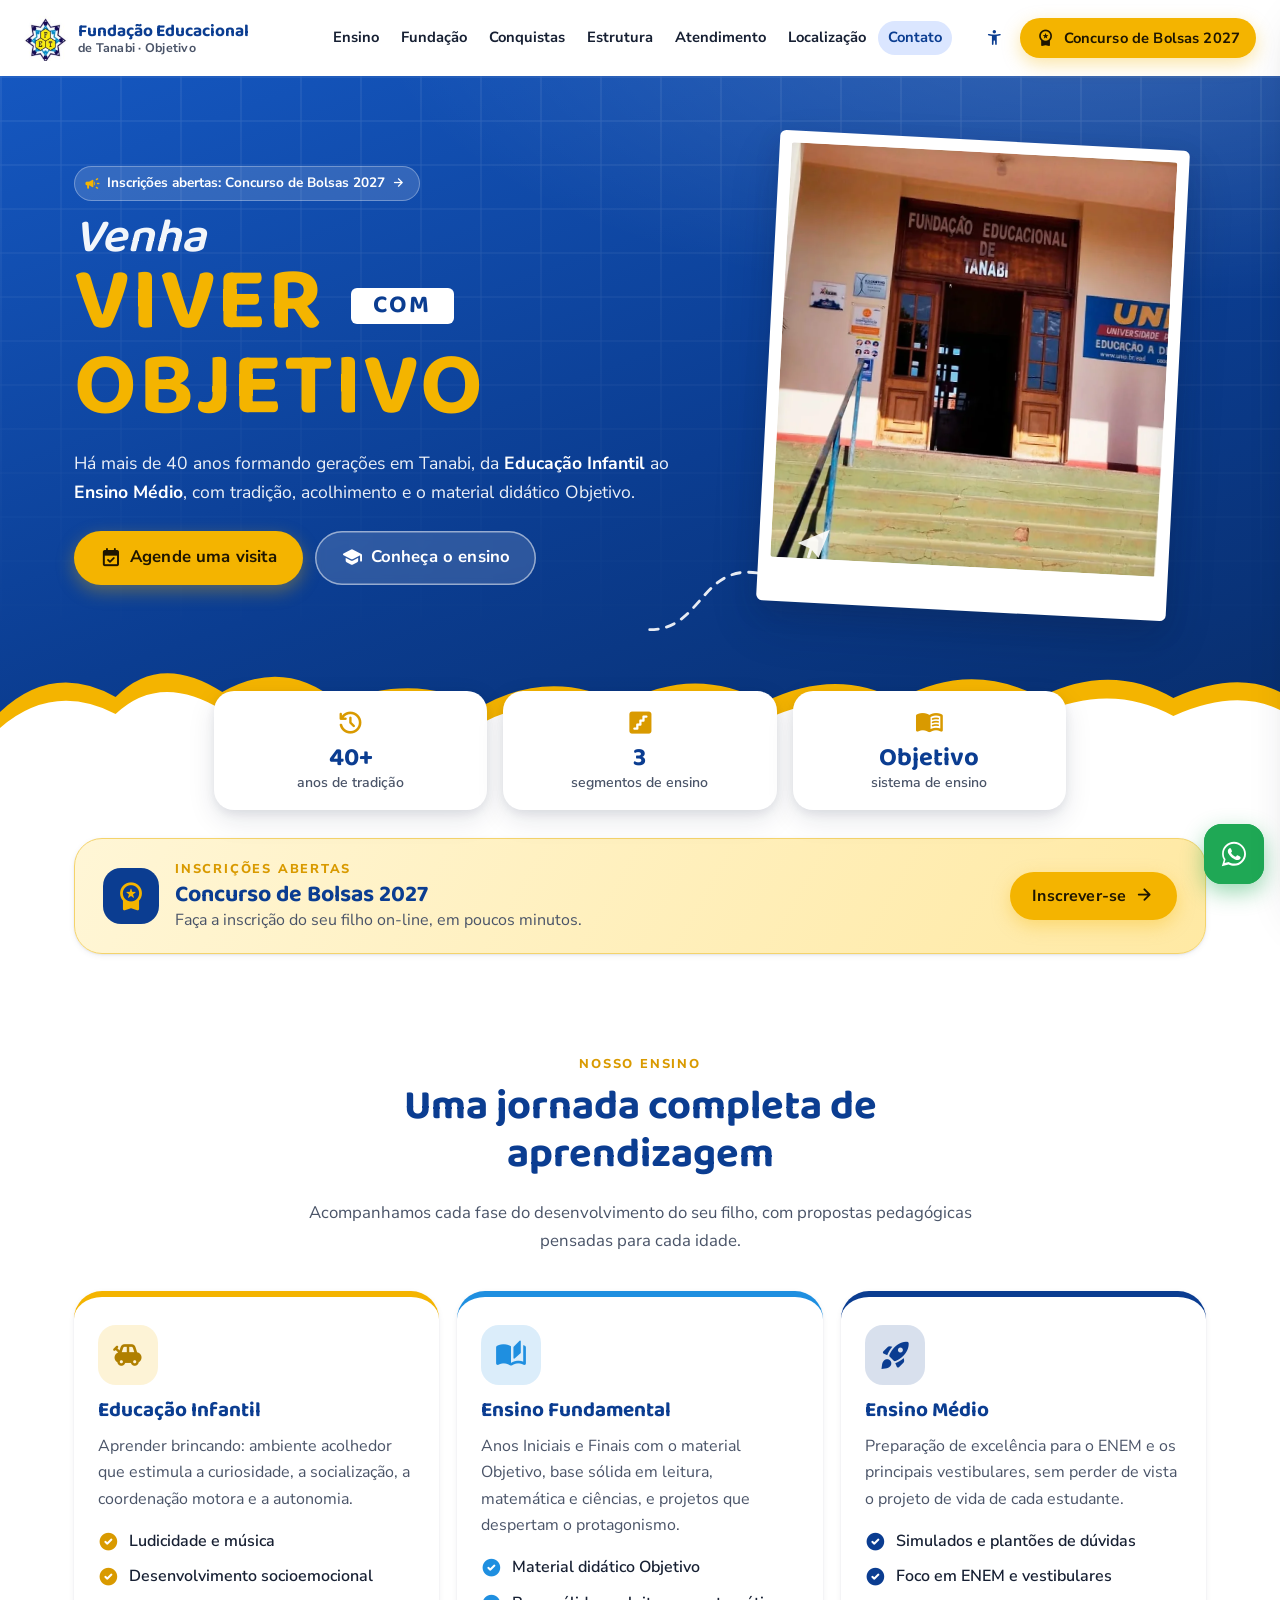
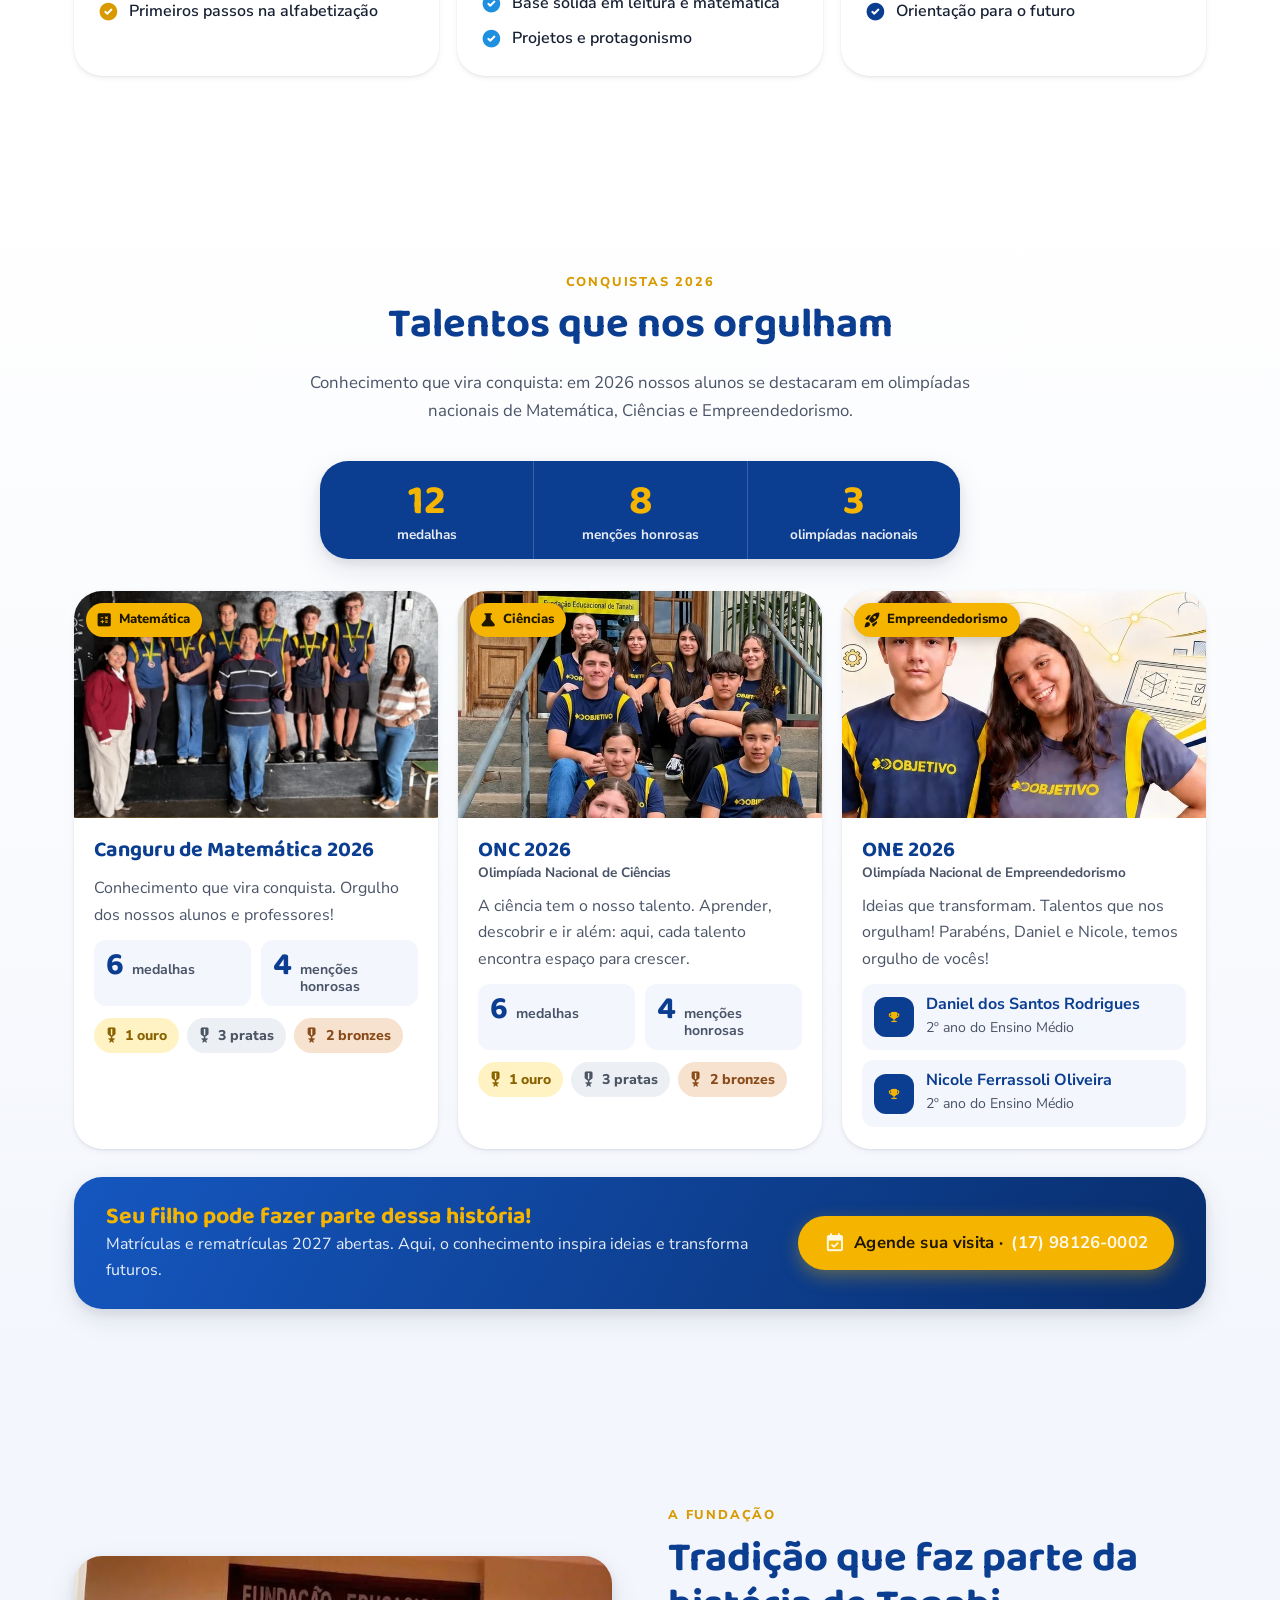
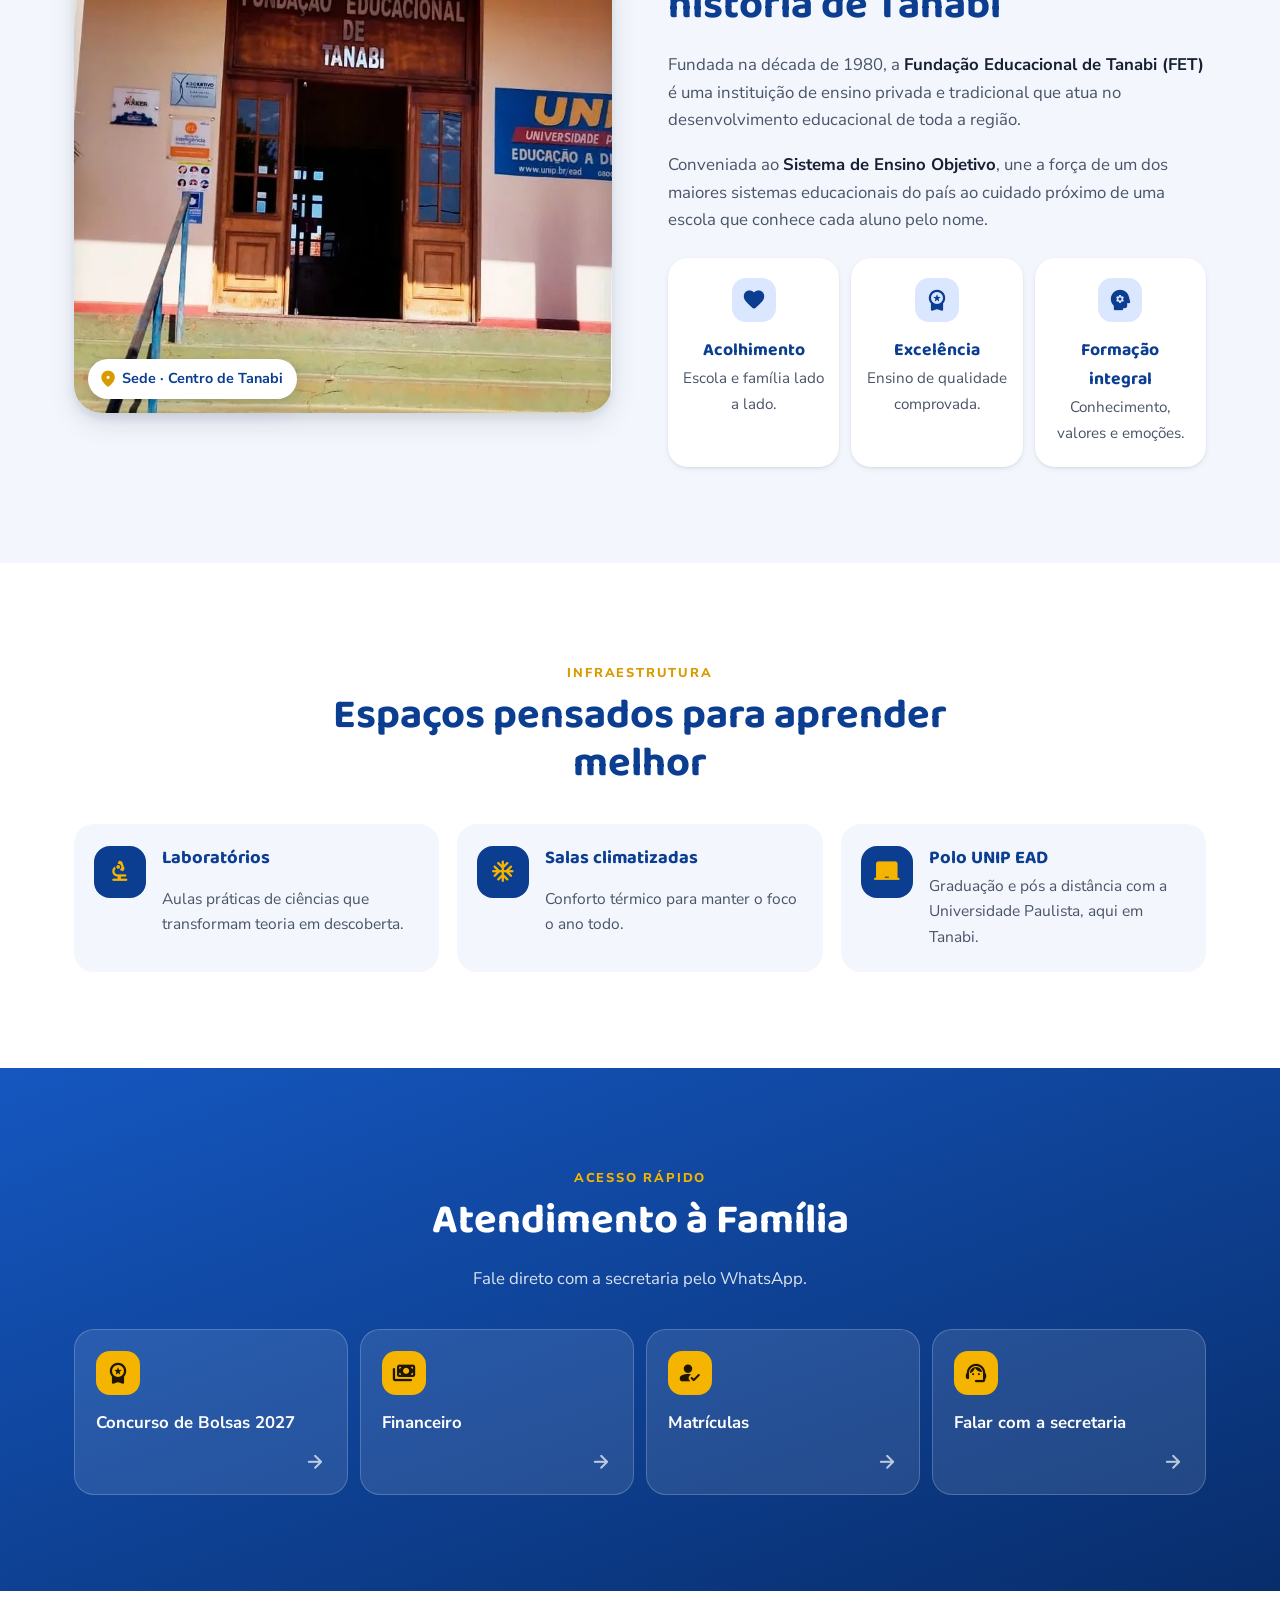
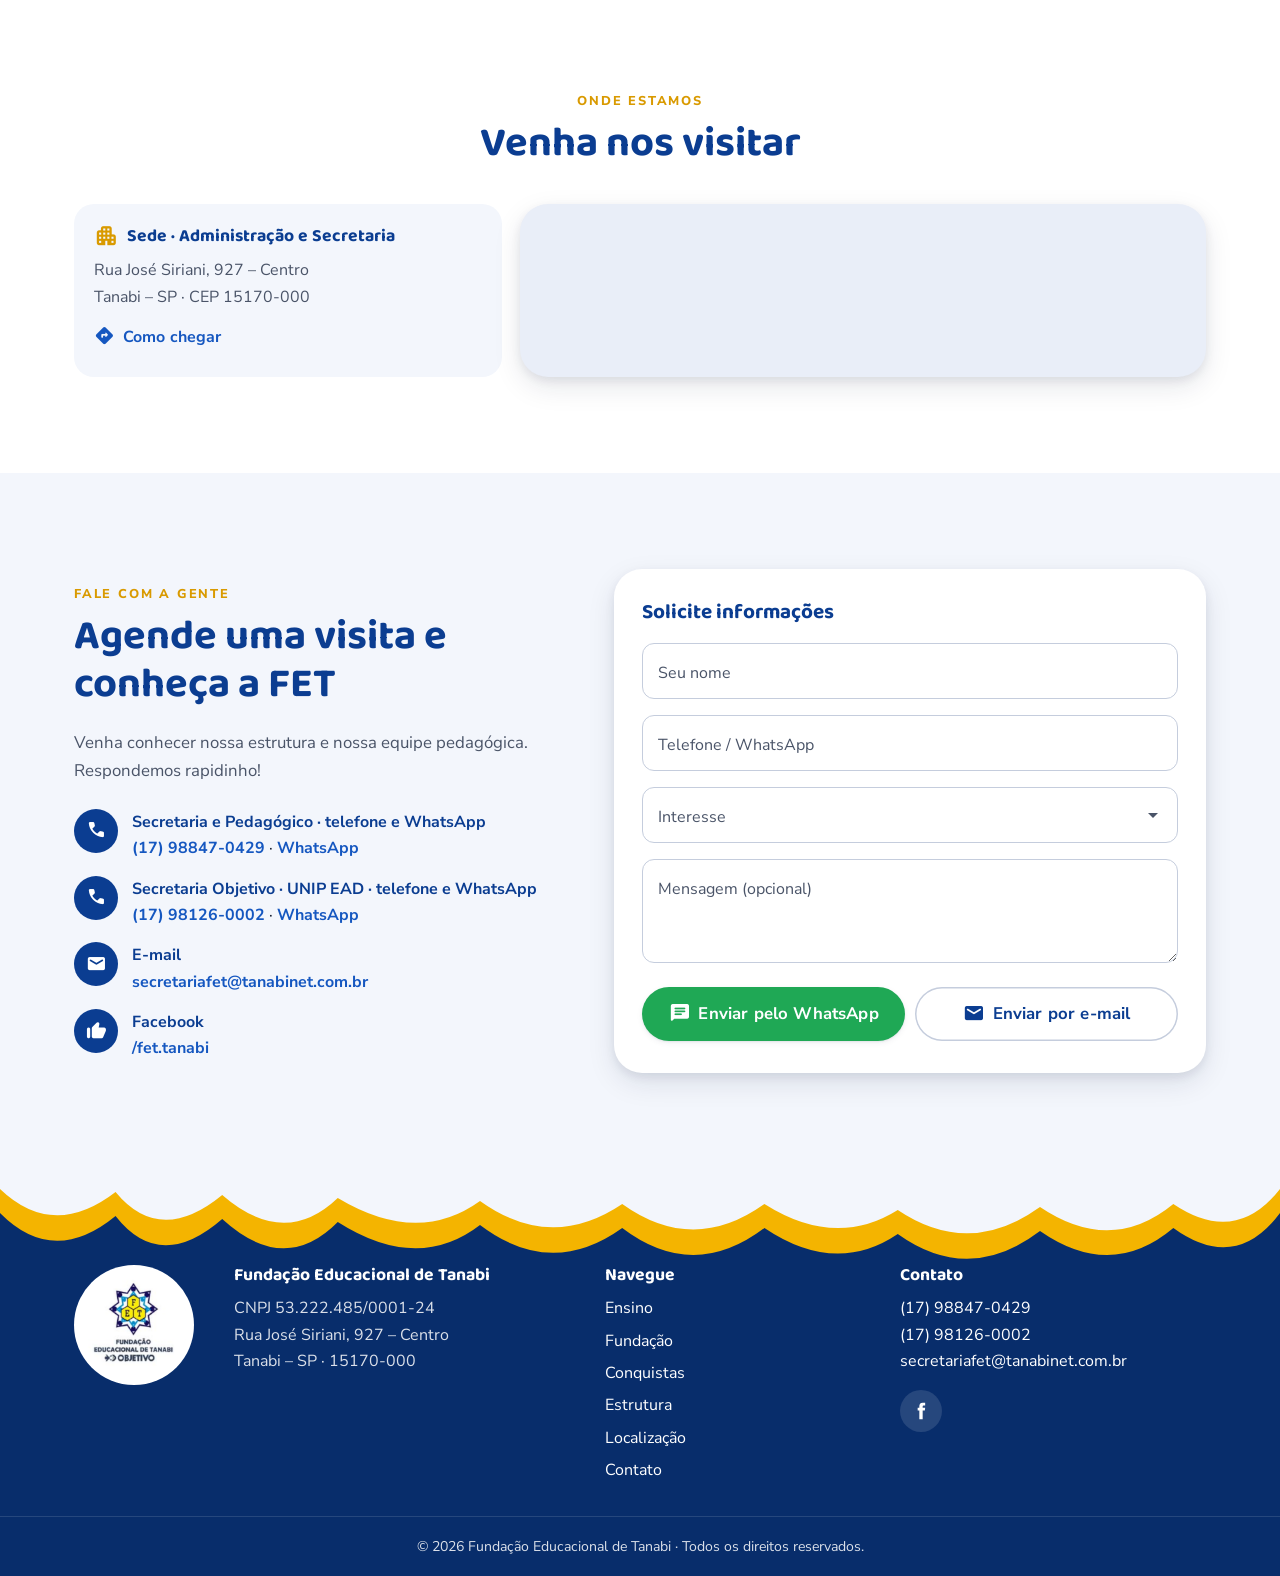
==== commit b66296f1: "Seção Conquistas 2026: Canguru de Matemática, ONC e ONE Conteúdo dos cartazes transcrito em texto (n" ====
--- a/index.html
+++ b/index.html
@@ -60,6 +60,7 @@
       <nav class="nav" id="menu" aria-label="Menu principal">
         <a href="#segmentos">Ensino</a>
         <a href="#sobre">Fundação</a>
+        <a href="#conquistas">Conquistas</a>
         <a href="#estrutura">Estrutura</a>
         <a href="#atendimento">Atendimento</a>
         <a href="#unidades">Localização</a>
@@ -97,6 +98,7 @@
       <a href="#inicio"><span class="ms" aria-hidden="true">home</span> Início</a>
       <a href="#segmentos"><span class="ms" aria-hidden="true">school</span> Ensino</a>
       <a href="#sobre"><span class="ms" aria-hidden="true">history_edu</span> Fundação</a>
+      <a href="#conquistas"><span class="ms" aria-hidden="true">emoji_events</span> Conquistas</a>
       <a href="#estrutura"><span class="ms" aria-hidden="true">science</span> Estrutura</a>
       <a href="#atendimento"><span class="ms" aria-hidden="true">support_agent</span> Atendimento</a>
       <a href="#unidades"><span class="ms" aria-hidden="true">location_on</span> Localização</a>
@@ -200,6 +202,88 @@
               <li>Orientação para o futuro</li>
             </ul>
           </article>
+        </div>
+      </div>
+    </section>
+
+    <!-- ===== Conquistas ===== -->
+    <section class="section conquistas" id="conquistas" aria-labelledby="conqTitulo">
+      <div class="container">
+        <header class="section__head reveal">
+          <span class="eyebrow">Conquistas 2026</span>
+          <h2 id="conqTitulo">Talentos que nos orgulham</h2>
+          <p>Conhecimento que vira conquista: em 2026 nossos alunos se destacaram em olimpíadas nacionais de Matemática, Ciências e Empreendedorismo.</p>
+        </header>
+
+        <div class="conq-resumo reveal" aria-label="Resumo das conquistas">
+          <div><strong>12</strong><span>medalhas</span></div>
+          <div><strong>8</strong><span>menções honrosas</span></div>
+          <div><strong>3</strong><span>olimpíadas nacionais</span></div>
+        </div>
+
+        <div class="conq-grid">
+          <article class="conq reveal">
+            <figure class="conq__foto">
+              <img src="assets/img/conquista-canguru.webp" alt="Alunos medalhistas do Canguru de Matemática 2026 com medalhas no peito, ao lado de professores da Fundação" width="962" height="572" loading="lazy">
+              <figcaption class="conq__selo"><span class="ms" aria-hidden="true">calculate</span> Matemática</figcaption>
+            </figure>
+            <div class="conq__corpo">
+              <h3>Canguru de Matemática 2026</h3>
+              <p class="conq__frase">Conhecimento que vira conquista. Orgulho dos nossos alunos e professores!</p>
+              <div class="conq__numeros">
+                <div><strong>6</strong><span>medalhas</span></div>
+                <div><strong>4</strong><span>menções honrosas</span></div>
+              </div>
+              <ul class="medalhas" aria-label="Medalhas por tipo">
+                <li class="m-ouro"><span class="ms" aria-hidden="true">military_tech</span> 1 ouro</li>
+                <li class="m-prata"><span class="ms" aria-hidden="true">military_tech</span> 3 pratas</li>
+                <li class="m-bronze"><span class="ms" aria-hidden="true">military_tech</span> 2 bronzes</li>
+              </ul>
+            </div>
+          </article>
+
+          <article class="conq reveal">
+            <figure class="conq__foto">
+              <img src="assets/img/conquista-onc.webp" alt="Alunos premiados na Olimpíada Nacional de Ciências 2026 sentados na escadaria da Fundação, com uniforme do Objetivo" width="664" height="892" loading="lazy">
+              <figcaption class="conq__selo"><span class="ms" aria-hidden="true">science</span> Ciências</figcaption>
+            </figure>
+            <div class="conq__corpo">
+              <h3>ONC 2026 <small>Olimpíada Nacional de Ciências</small></h3>
+              <p class="conq__frase">A ciência tem o nosso talento. Aprender, descobrir e ir além: aqui, cada talento encontra espaço para crescer.</p>
+              <div class="conq__numeros">
+                <div><strong>6</strong><span>medalhas</span></div>
+                <div><strong>4</strong><span>menções honrosas</span></div>
+              </div>
+              <ul class="medalhas" aria-label="Medalhas por tipo">
+                <li class="m-ouro"><span class="ms" aria-hidden="true">military_tech</span> 1 ouro</li>
+                <li class="m-prata"><span class="ms" aria-hidden="true">military_tech</span> 3 pratas</li>
+                <li class="m-bronze"><span class="ms" aria-hidden="true">military_tech</span> 2 bronzes</li>
+              </ul>
+            </div>
+          </article>
+
+          <article class="conq reveal">
+            <figure class="conq__foto">
+              <img src="assets/img/conquista-one.webp" alt="Daniel dos Santos Rodrigues e Nicole Ferrassoli Oliveira, alunos do 2º ano do Ensino Médio, com uniforme do Objetivo" width="820" height="434" loading="lazy">
+              <figcaption class="conq__selo"><span class="ms" aria-hidden="true">rocket_launch</span> Empreendedorismo</figcaption>
+            </figure>
+            <div class="conq__corpo">
+              <h3>ONE 2026 <small>Olimpíada Nacional de Empreendedorismo</small></h3>
+              <p class="conq__frase">Ideias que transformam. Talentos que nos orgulham! Parabéns, Daniel e Nicole, temos orgulho de vocês!</p>
+              <ul class="destaques">
+                <li><span class="ms" aria-hidden="true">emoji_events</span><div><strong>Daniel dos Santos Rodrigues</strong><span>2º ano do Ensino Médio</span></div></li>
+                <li><span class="ms" aria-hidden="true">emoji_events</span><div><strong>Nicole Ferrassoli Oliveira</strong><span>2º ano do Ensino Médio</span></div></li>
+              </ul>
+            </div>
+          </article>
+        </div>
+
+        <div class="conq-cta reveal">
+          <div>
+            <strong>Seu filho pode fazer parte dessa história!</strong>
+            <span>Matrículas e rematrículas 2027 abertas. Aqui, o conhecimento inspira ideias e transforma futuros.</span>
+          </div>
+          <a class="btn btn--accent btn--lg" href="https://wa.me/5517981260002?text=Ol%C3%A1!%20Vi%20as%20conquistas%20no%20site%20e%20gostaria%20de%20agendar%20uma%20visita%20%2F%20informa%C3%A7%C3%B5es%20sobre%20matr%C3%ADculas%202027." target="_blank" rel="noopener"><span class="ms" aria-hidden="true">event_available</span> Agende sua visita · <span style="white-space:nowrap">(17) 98126-0002</span></a>
         </div>
       </div>
     </section>
@@ -355,6 +439,7 @@
         <ul class="footer__links">
           <li><a href="#segmentos">Ensino</a></li>
           <li><a href="#sobre">Fundação</a></li>
+          <li><a href="#conquistas">Conquistas</a></li>
           <li><a href="#estrutura">Estrutura</a></li>
           <li><a href="#unidades">Localização</a></li>
           <li><a href="#contato">Contato</a></li>
--- a/assets/css/style.css
+++ b/assets/css/style.css
@@ -592,3 +592,64 @@
 [hidden] { display: none !important; }
 .ficha__info .ms, .contact-list .ms, .check__box .ms { flex: none; }
 .ficha__info .ms { overflow: visible; }
+
+.field__hint .ms { font-size: 1.1em; color: var(--primary-500); margin-right: 2px; overflow: visible; }
+
+/* ================= Conquistas ================= */
+.conquistas { background: linear-gradient(180deg, var(--surface) 0%, var(--surface-tint) 100%); }
+.conq-resumo {
+  display: grid; grid-template-columns: repeat(3, 1fr); max-width: 640px; margin: 0 auto 32px;
+  background: var(--primary); color: #fff; border-radius: var(--radius-l); overflow: hidden; box-shadow: var(--elev-2);
+}
+.conq-resumo div { padding: 16px 8px; text-align: center; display: flex; flex-direction: column; line-height: 1.2; }
+.conq-resumo div + div { border-left: 1px solid rgba(255, 255, 255, .18); }
+.conq-resumo strong { font-family: var(--font-display); font-size: clamp(1.8rem, 1.3rem + 2vw, 2.6rem); color: var(--accent); }
+.conq-resumo span { font-size: .85rem; font-weight: 700; opacity: .9; }
+
+.conq-grid { display: grid; gap: 20px; }
+.conq {
+  background: var(--surface); border-radius: var(--radius-l); box-shadow: var(--elev-1); overflow: hidden;
+  display: flex; flex-direction: column; transition: transform .25s, box-shadow .25s;
+}
+.conq:hover { transform: translateY(-4px); box-shadow: var(--elev-3); }
+.conq__foto { margin: 0; position: relative; aspect-ratio: 16 / 10; overflow: hidden; background: var(--surface-2); }
+.conq__foto img { width: 100%; height: 100%; object-fit: cover; object-position: center 30%; }
+.conq__selo {
+  position: absolute; left: 12px; top: 12px; display: inline-flex; align-items: center; gap: 6px;
+  background: var(--accent); color: var(--on-accent); font-weight: 800; font-size: .82rem; padding: 6px 12px 6px 9px; border-radius: 999px;
+  box-shadow: 0 4px 12px rgba(0, 0, 0, .18);
+}
+.conq__selo .ms { font-size: 1.15rem; }
+.conq__corpo { padding: 20px 20px 22px; display: flex; flex-direction: column; gap: 12px; flex: 1; }
+.conq h3 { margin: 0; font-size: 1.35rem; }
+.conq h3 small { display: block; font-family: var(--font-body); font-size: .85rem; font-weight: 700; color: var(--on-surface-var); margin-top: 2px; }
+.conq__frase { margin: 0; color: var(--on-surface-var); }
+.conq__numeros { display: grid; grid-template-columns: 1fr 1fr; gap: 10px; }
+.conq__numeros div { background: var(--surface-tint); border-radius: var(--radius-s); padding: 10px 12px; display: flex; align-items: baseline; gap: 8px; }
+.conq__numeros strong { font-family: var(--font-display); font-size: 2rem; line-height: 1; color: var(--primary); }
+.conq__numeros span { font-weight: 700; font-size: .88rem; line-height: 1.2; color: var(--on-surface-var); }
+.medalhas { list-style: none; margin: 0; padding: 0; display: flex; flex-wrap: wrap; gap: 8px; }
+.medalhas li { display: inline-flex; align-items: center; gap: 4px; padding: 6px 12px 6px 8px; border-radius: 999px; font-weight: 800; font-size: .88rem; }
+.medalhas .ms { font-size: 1.2rem; }
+.m-ouro { background: #fff3c4; color: #8a6200; }
+.m-prata { background: #eceff3; color: #4b5563; }
+.m-bronze { background: #f7e1cf; color: #8a4b1a; }
+.destaques { list-style: none; margin: 0; padding: 0; display: grid; gap: 10px; }
+.destaques li { display: flex; align-items: center; gap: 12px; background: var(--surface-tint); border-radius: var(--radius-s); padding: 10px 12px; }
+.destaques li > .ms { width: 40px; height: 40px; border-radius: 12px; background: var(--primary); color: var(--accent); display: grid; place-items: center; flex: none; overflow: visible; }
+.destaques strong { display: block; color: var(--primary); line-height: 1.25; }
+.destaques span { font-size: .88rem; color: var(--on-surface-var); }
+
+.conq-cta {
+  margin-top: 28px; display: grid; gap: 16px; align-items: center; padding: 22px;
+  border-radius: var(--radius-l); background: linear-gradient(120deg, var(--primary-500), var(--primary-700)); color: #fff; box-shadow: var(--elev-2);
+}
+.conq-cta strong { display: block; font-family: var(--font-display); font-size: 1.45rem; line-height: 1.2; color: var(--accent); }
+.conq-cta span { color: rgba(255, 255, 255, .9); }
+.conq-cta .btn { white-space: normal; text-align: center; }
+@media (min-width: 768px) {
+  .conq-grid { grid-template-columns: repeat(2, 1fr); }
+  .conq-cta { grid-template-columns: 1fr auto; padding: 26px 32px; }
+}
+@media (min-width: 1100px) { .conq-grid { grid-template-columns: repeat(3, 1fr); } }
+.topbar .container { max-width: 1360px; }
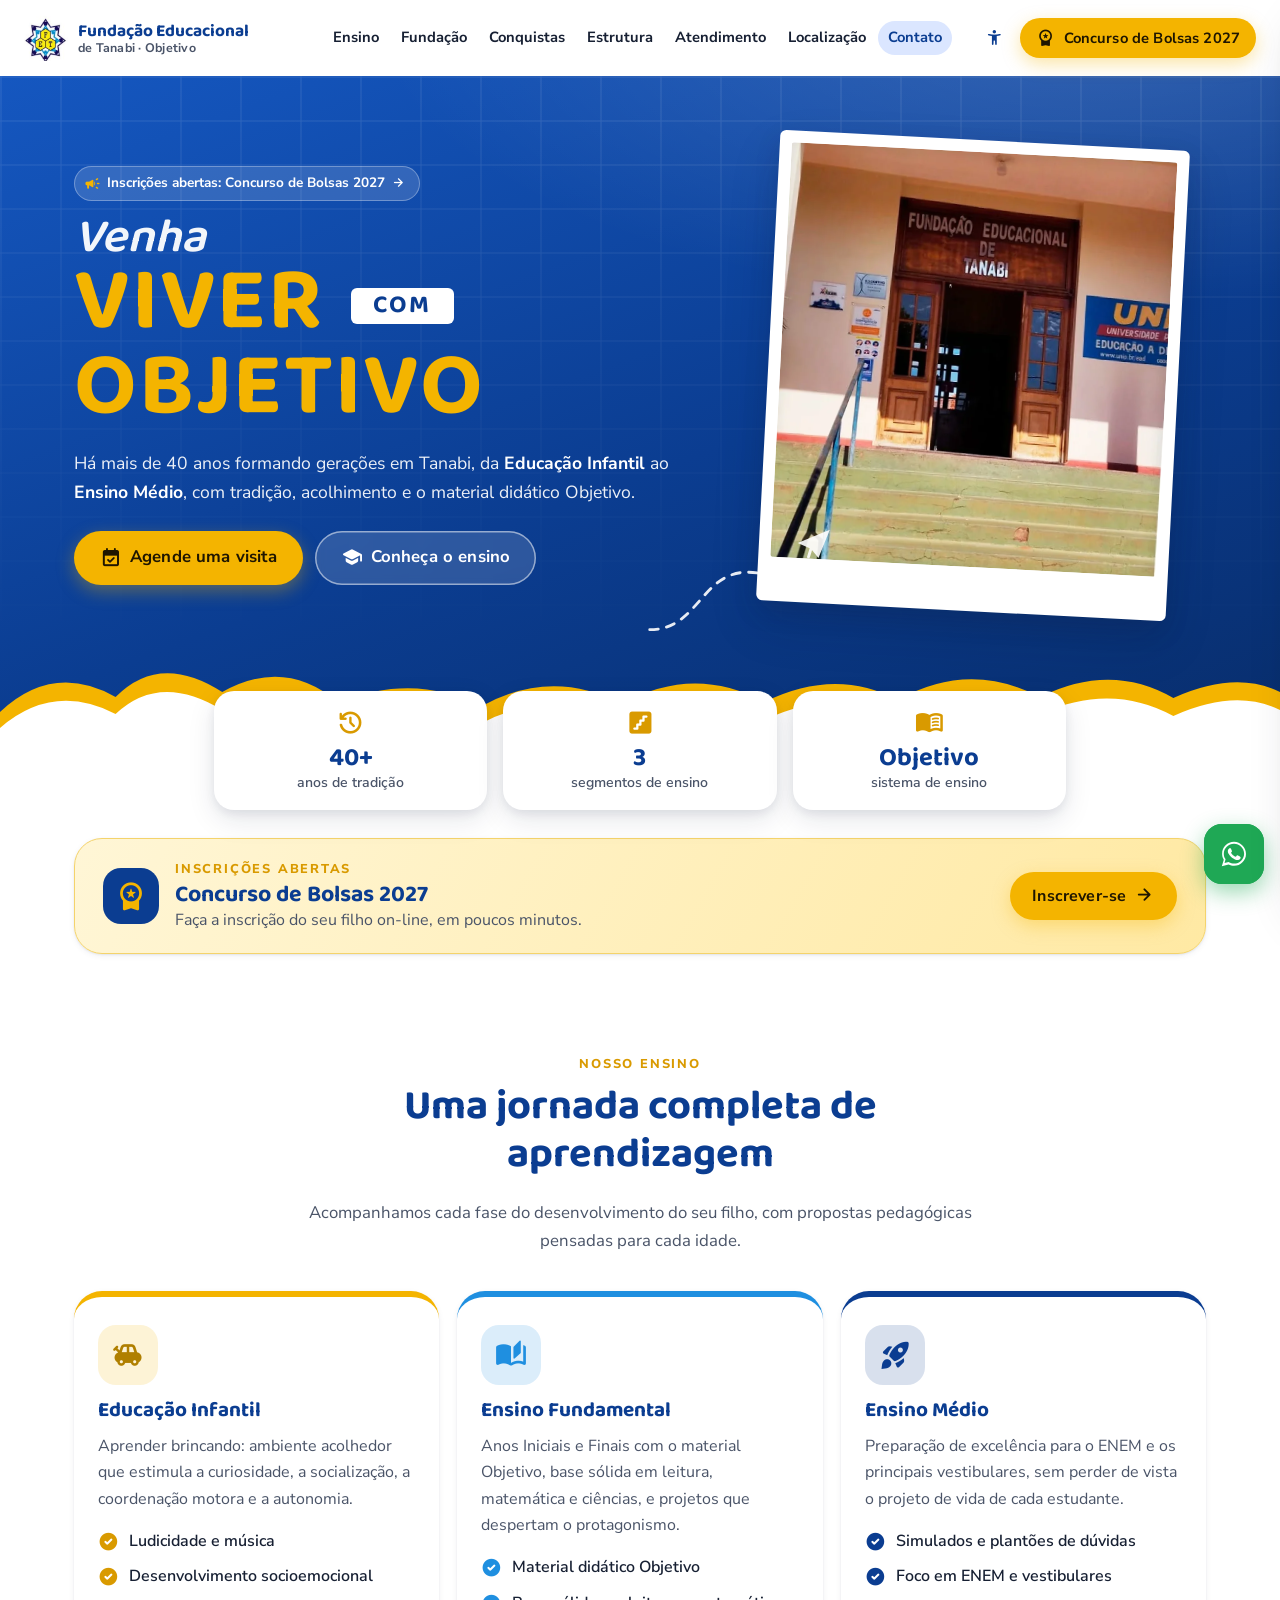
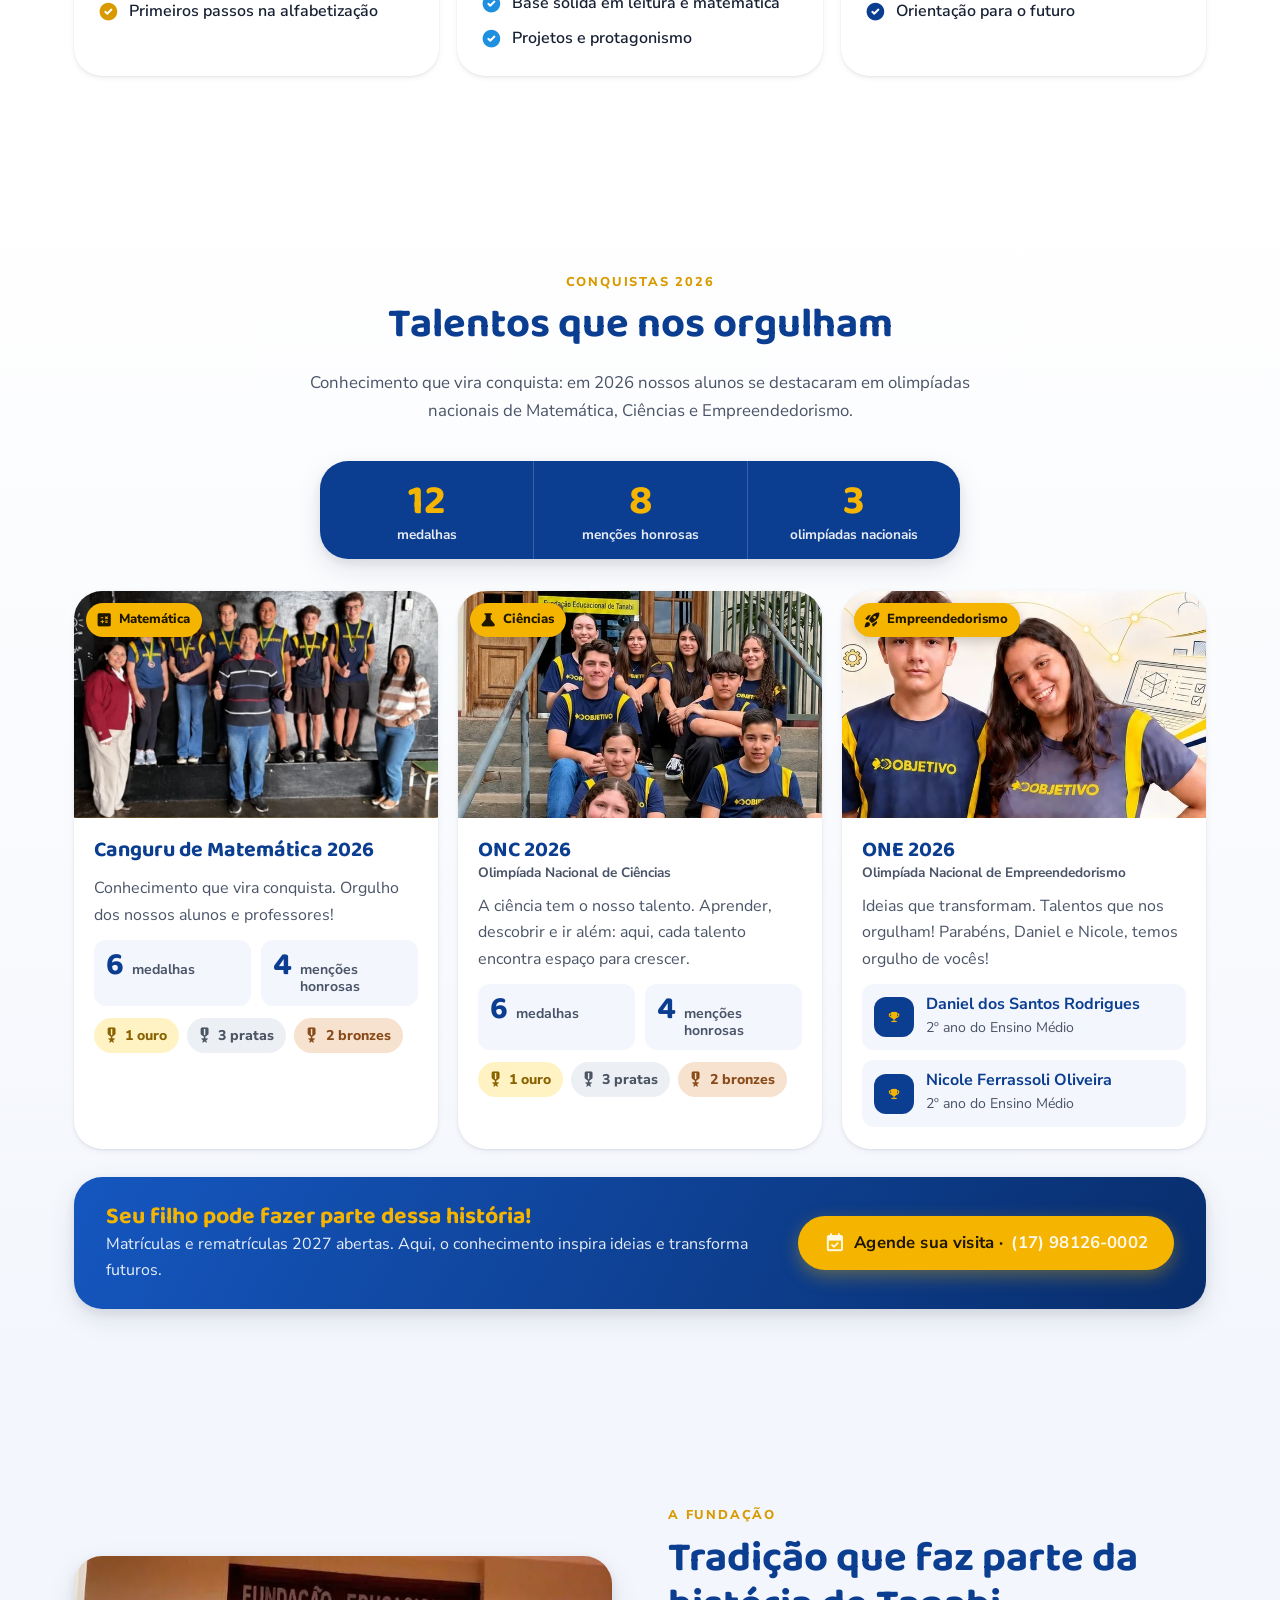
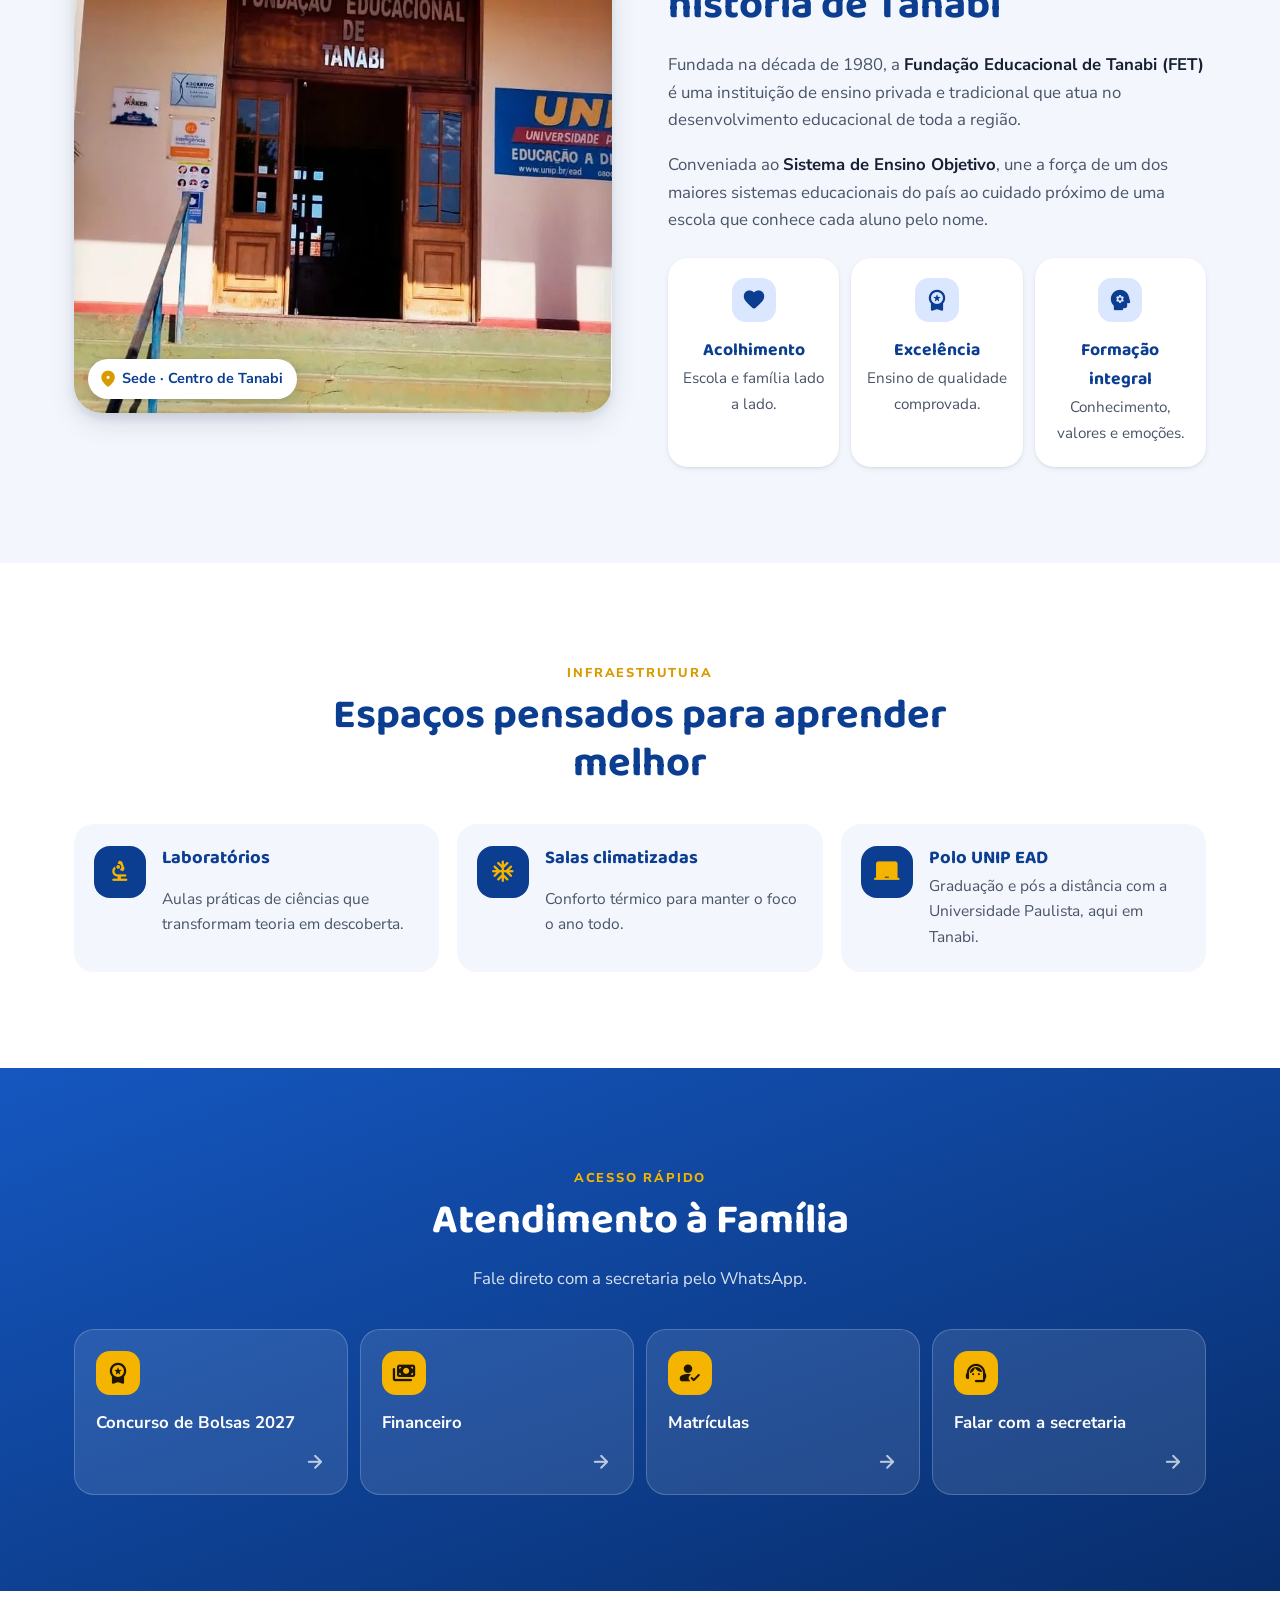
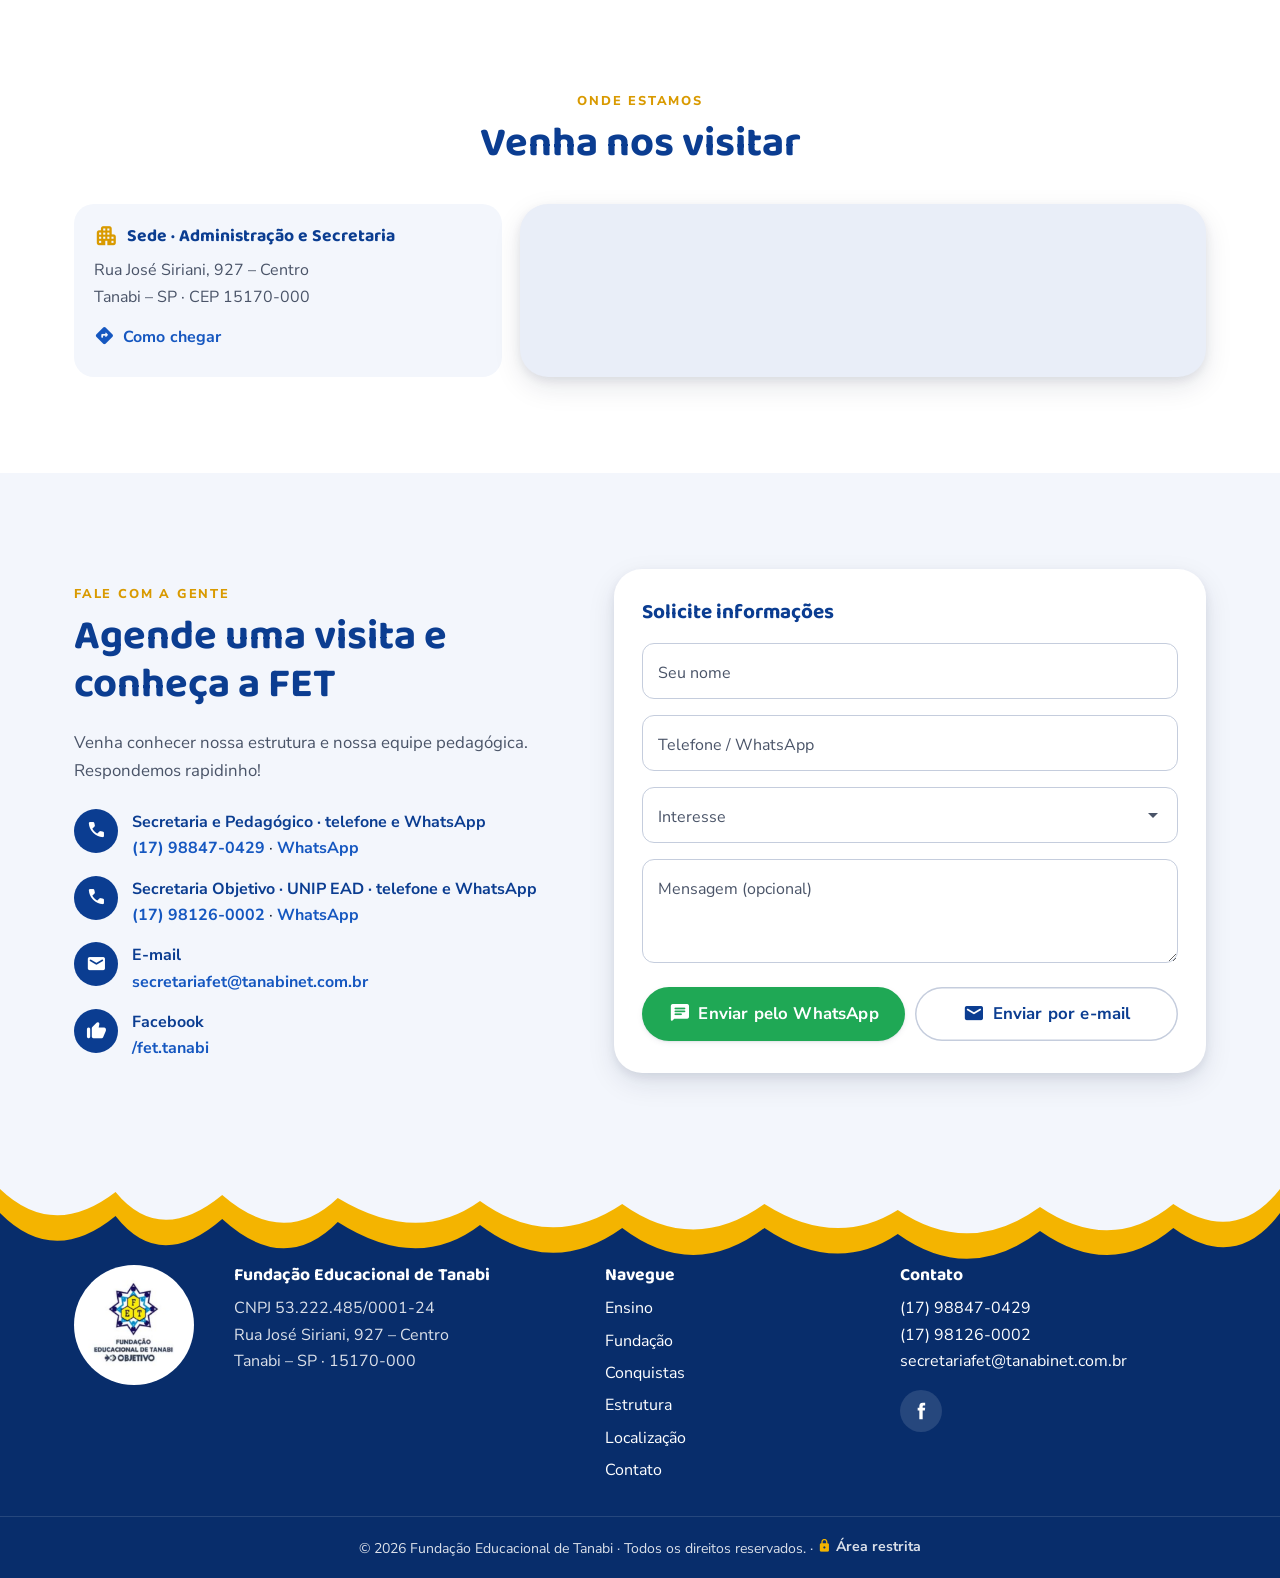
==== commit 8ddfef71: "Link para a área restrita no rodapé Co-Authored-By: Claude Opus 5.5 <noreply@anthropic.com> Claude-S" ====
--- a/index.html
+++ b/index.html
@@ -454,7 +454,7 @@
       </div>
     </div>
     <div class="footer__bottom">
-      <p>© <span id="ano">2026</span> Fundação Educacional de Tanabi · Todos os direitos reservados.</p>
+      <p>© <span id="ano">2026</span> Fundação Educacional de Tanabi · Todos os direitos reservados. · <a class="link-restrito" href="restrito/"><span class="ms" aria-hidden="true">lock</span> Área restrita</a></p>
     </div>
   </footer>
 
--- a/assets/css/style.css
+++ b/assets/css/style.css
@@ -653,3 +653,7 @@
 }
 @media (min-width: 1100px) { .conq-grid { grid-template-columns: repeat(3, 1fr); } }
 .topbar .container { max-width: 1360px; }
+.link-restrito { display: inline-flex; align-items: center; gap: 4px; white-space: nowrap; color: #fff; font-weight: 700; text-decoration: none; }
+.link-restrito .ms { font-size: 1.05em; color: var(--accent); }
+.footer--slim .link-restrito, .footer__bottom .link-restrito { color: inherit; }
+.link-restrito:hover { text-decoration: underline; }
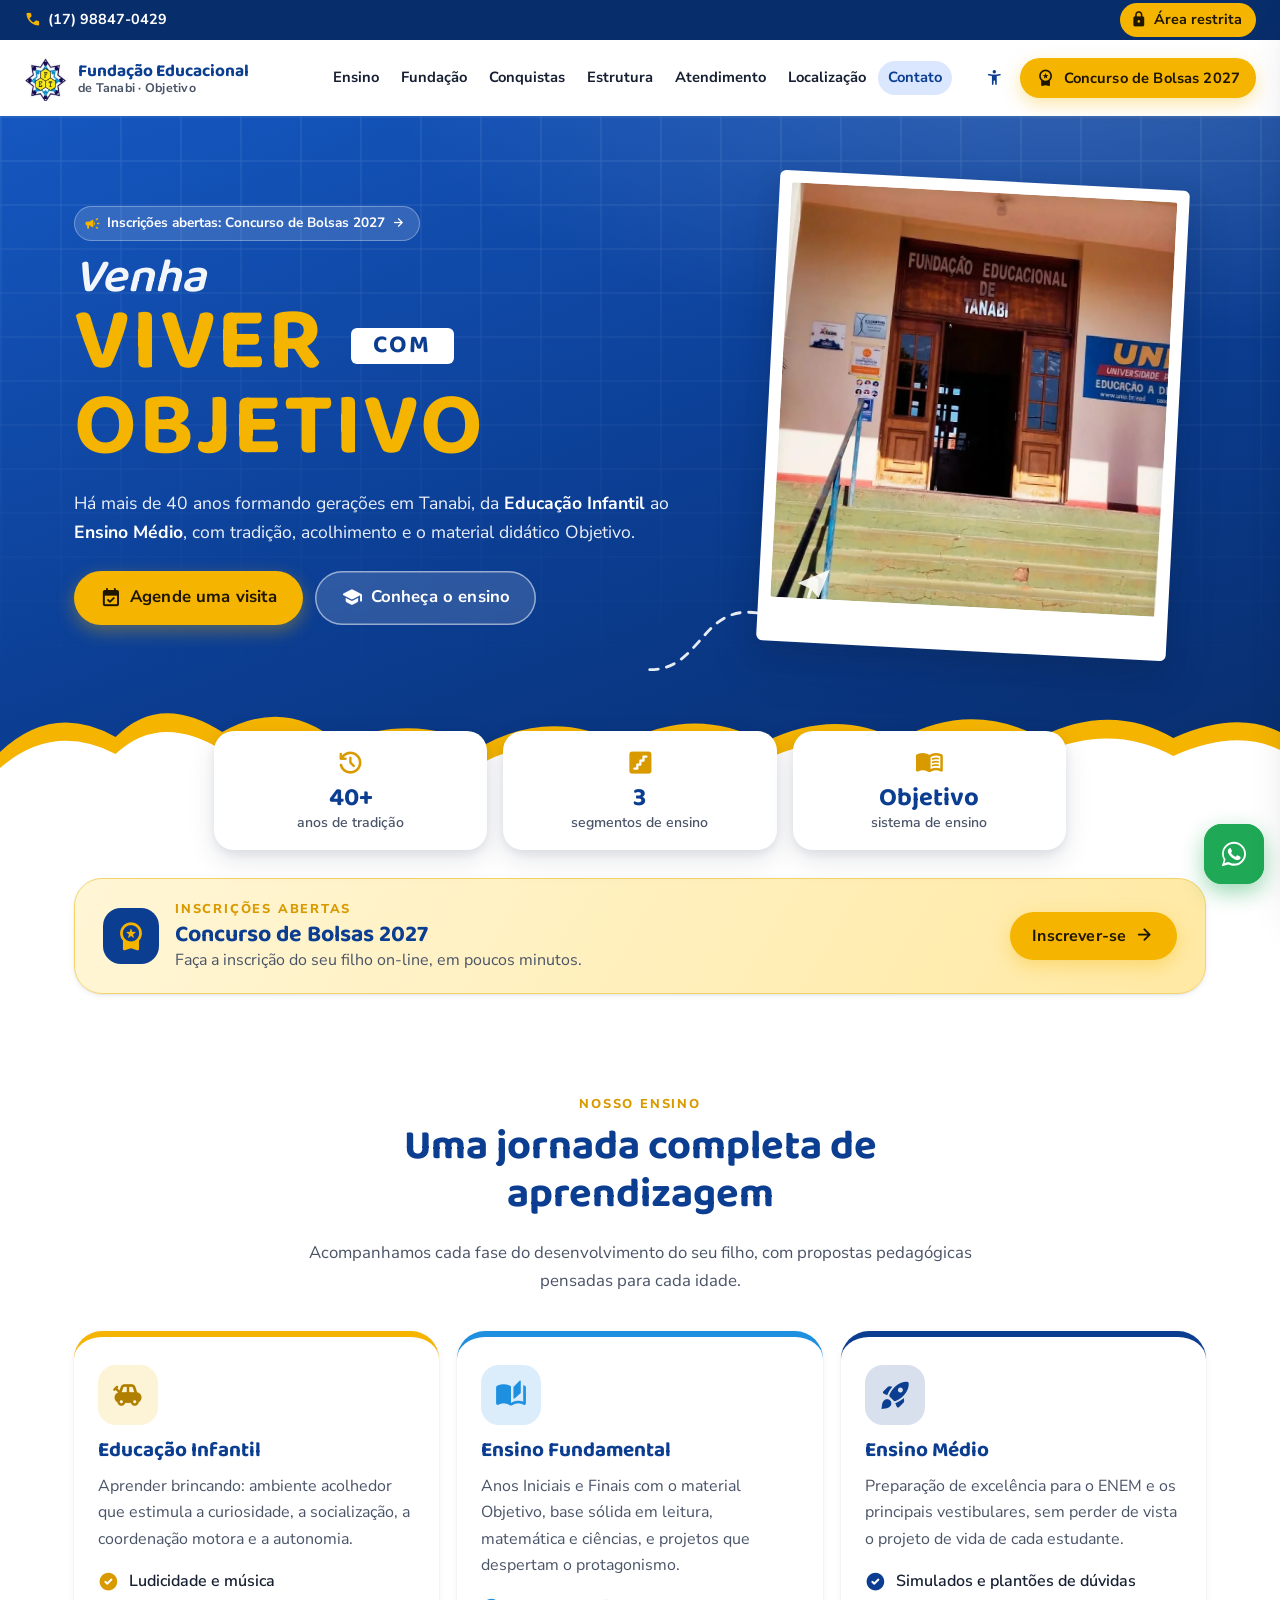
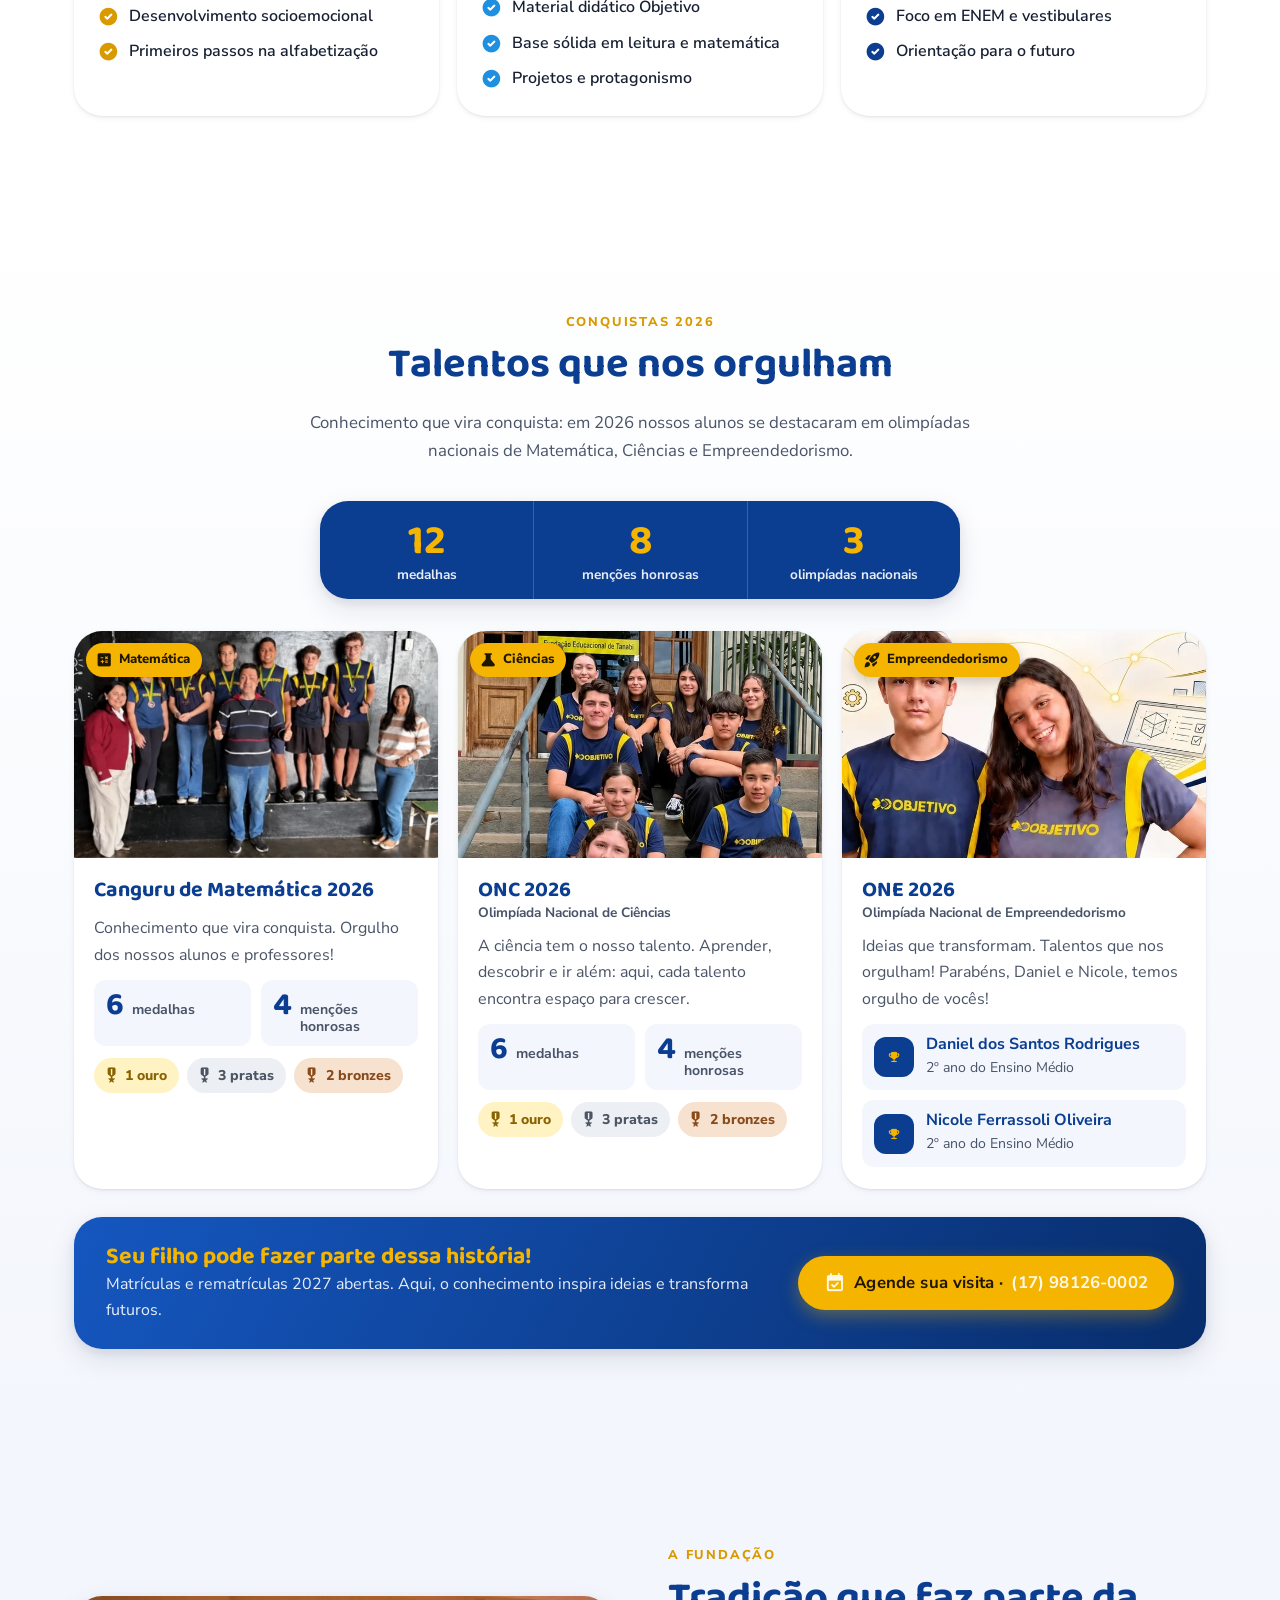
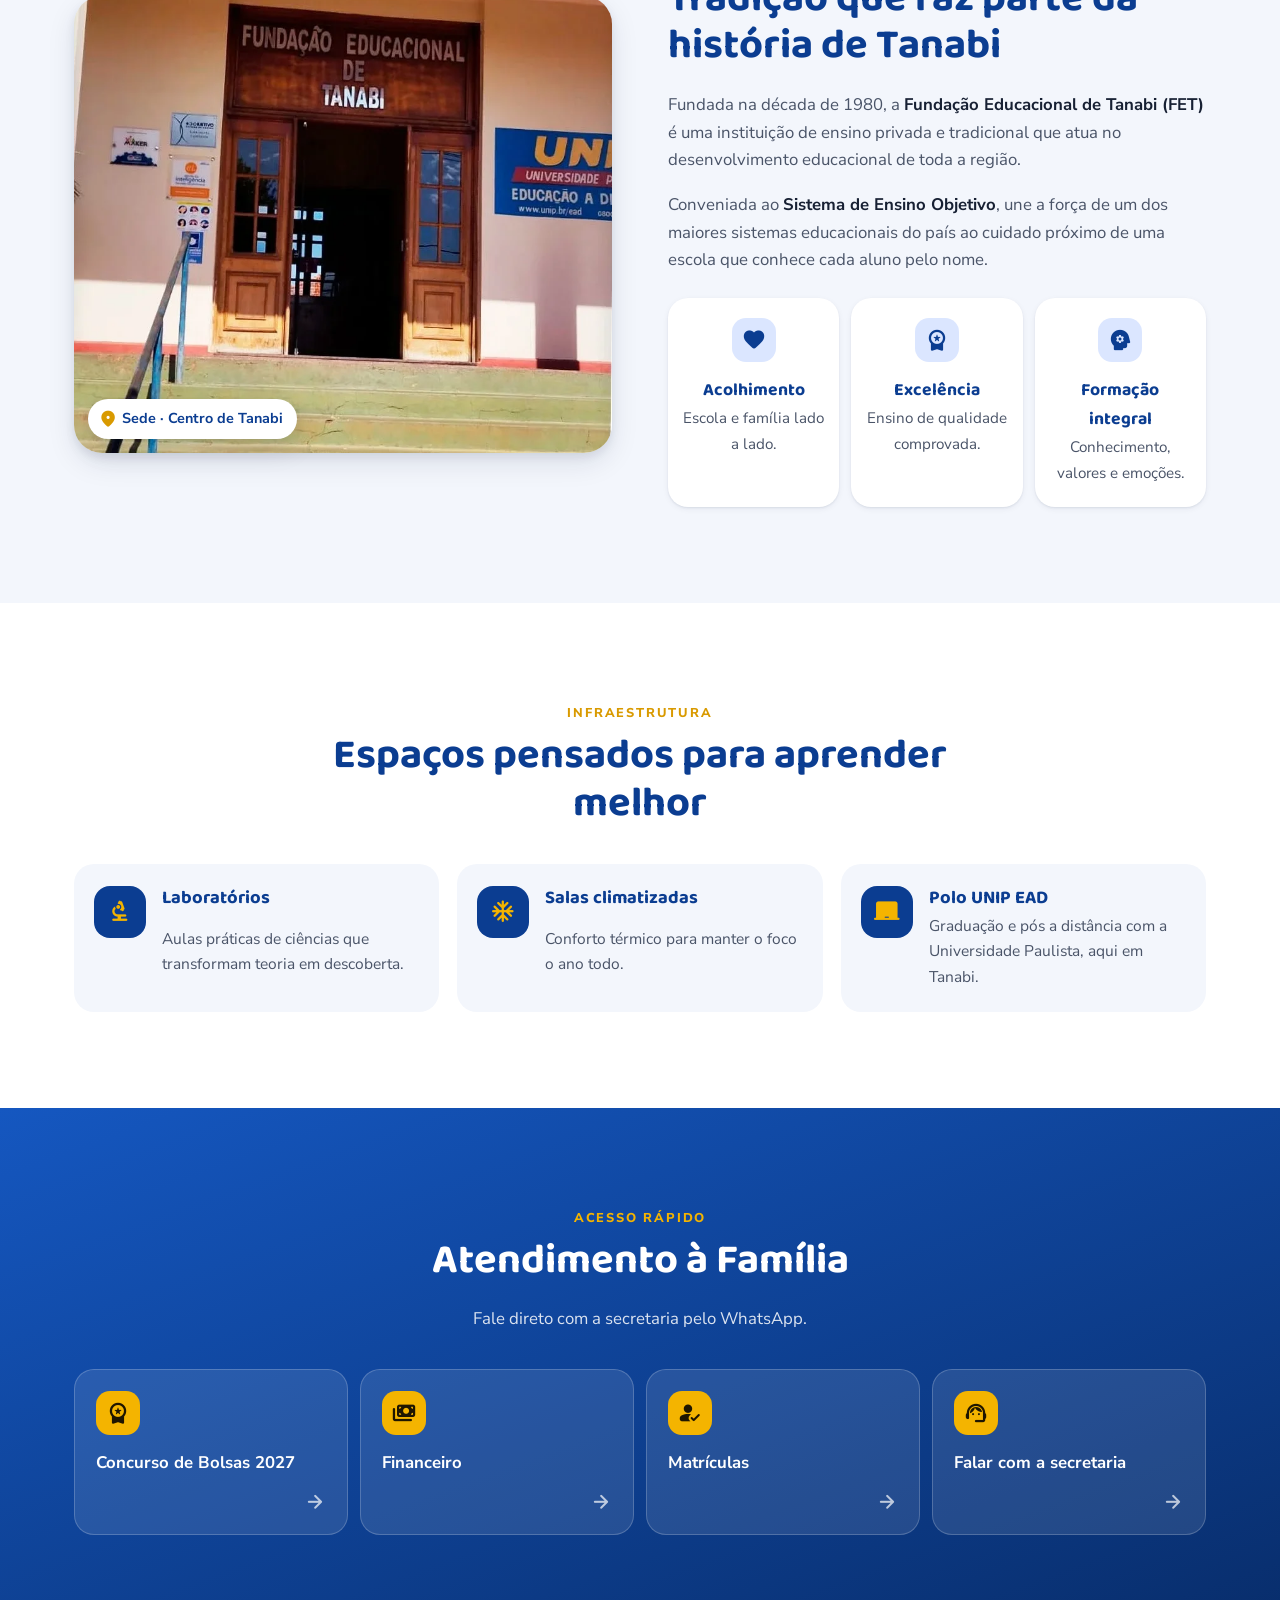
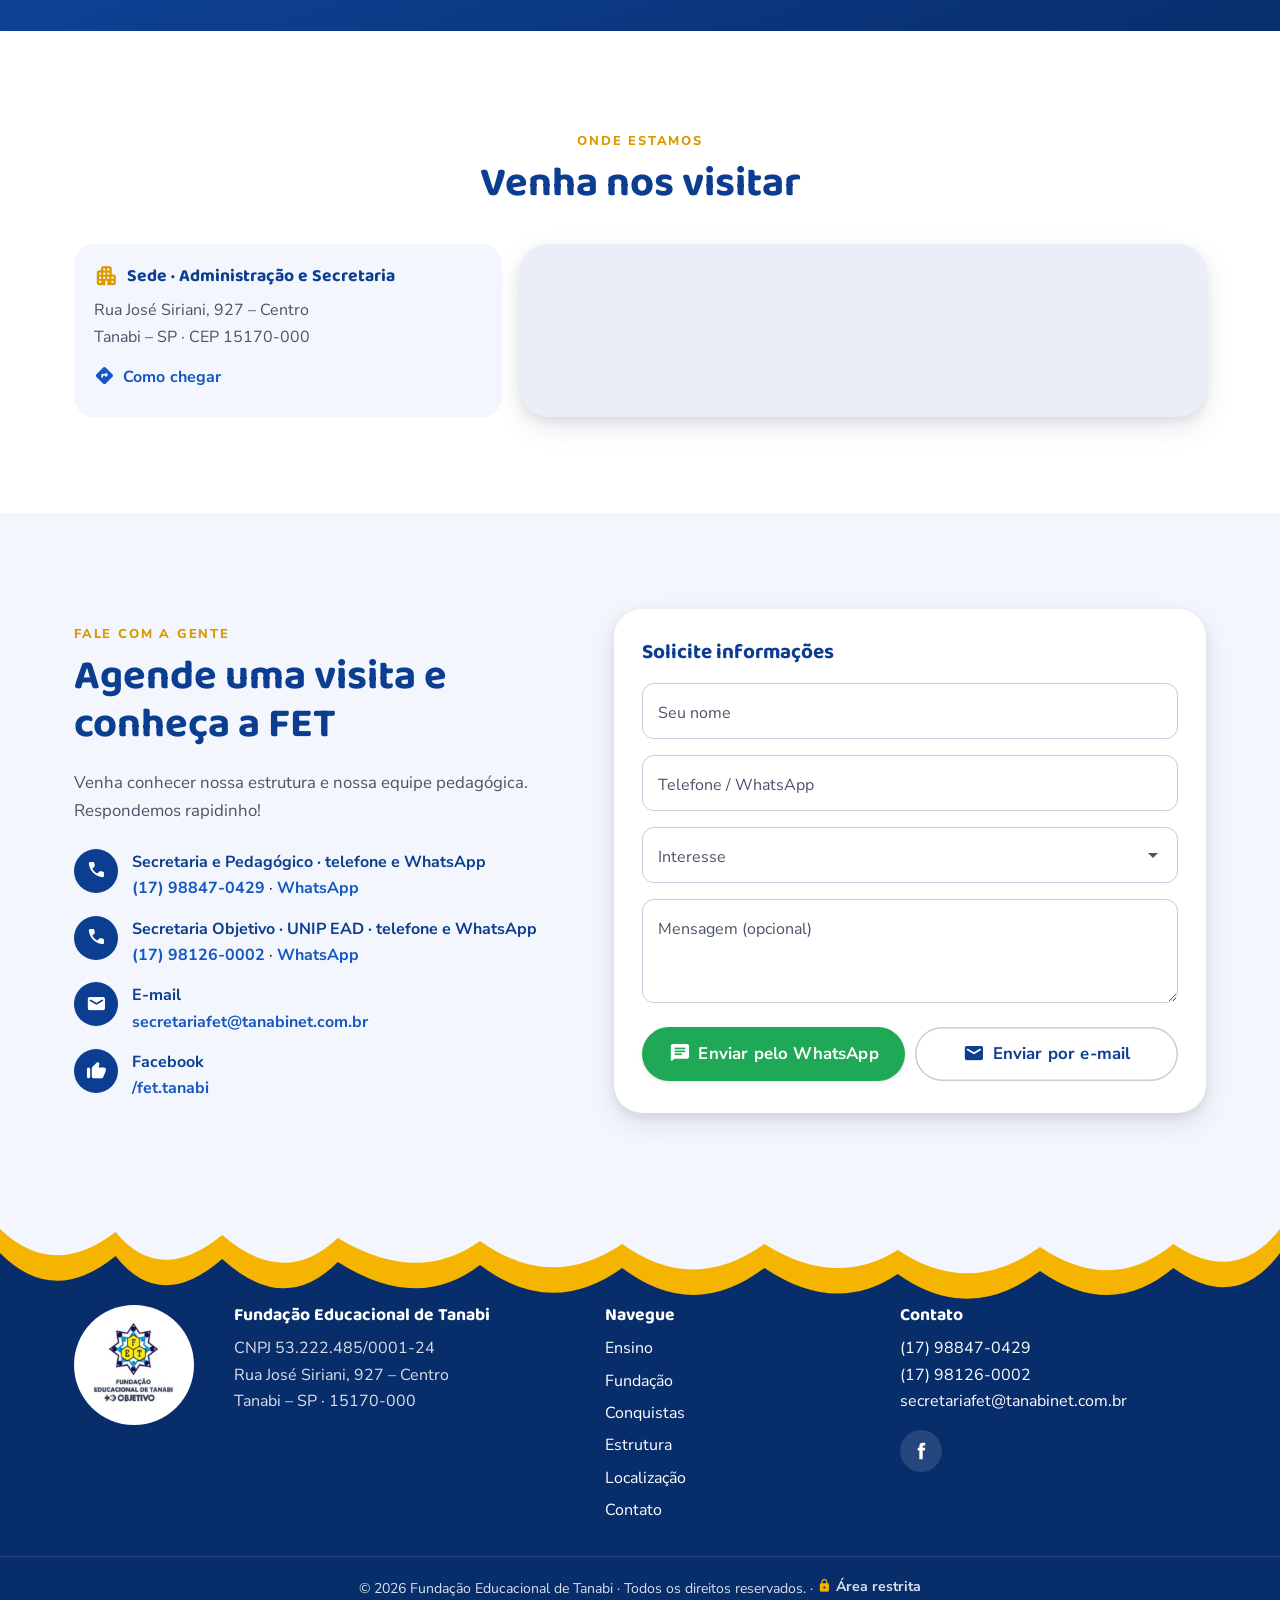
==== commit 97d3df1d: "Botão Área restrita visível na faixa do topo e no menu do celular Co-Authored-By: Claude Opus 5.5 <n" ====
--- a/index.html
+++ b/index.html
@@ -47,6 +47,12 @@
   <a class="skip-link" href="#conteudo">Pular para o conteúdo</a>
 
   <!-- ===== Barra superior ===== -->
+  <div class="utilbar">
+    <div class="container utilbar__inner">
+      <a class="utilbar__tel" href="https://wa.me/5517988470429" target="_blank" rel="noopener"><span class="ms" aria-hidden="true">call</span> (17) 98847-0429</a>
+      <a class="utilbar__restrito" href="restrito/"><span class="ms" aria-hidden="true">lock</span> Área restrita</a>
+    </div>
+  </div>
   <header class="topbar" id="topo">
     <div class="container topbar__inner">
       <a class="brand" href="#inicio" aria-label="Fundação Educacional de Tanabi – início">
@@ -103,6 +109,7 @@
       <a href="#atendimento"><span class="ms" aria-hidden="true">support_agent</span> Atendimento</a>
       <a href="#unidades"><span class="ms" aria-hidden="true">location_on</span> Localização</a>
       <a href="#contato"><span class="ms" aria-hidden="true">chat</span> Contato</a>
+      <a href="restrito/"><span class="ms" aria-hidden="true">lock</span> Área restrita</a>
     </nav>
     <a class="btn btn--filled btn--block" href="#contato"><span class="ms" aria-hidden="true">event_available</span> Agende uma visita</a>
   </aside>
--- a/assets/css/style.css
+++ b/assets/css/style.css
@@ -657,3 +657,15 @@
 .link-restrito .ms { font-size: 1.05em; color: var(--accent); }
 .footer--slim .link-restrito, .footer__bottom .link-restrito { color: inherit; }
 .link-restrito:hover { text-decoration: underline; }
+
+/* Faixa superior com acesso à área restrita */
+.utilbar { background: var(--primary-700); color: #fff; font-size: .9rem; }
+.utilbar__inner { max-width: 1360px; display: flex; align-items: center; justify-content: space-between; gap: 12px; min-height: 40px; }
+.utilbar a { color: #fff; text-decoration: none; display: inline-flex; align-items: center; gap: 6px; font-weight: 700; white-space: nowrap; }
+.utilbar__tel .ms { color: var(--accent); font-size: 1.1rem; }
+.utilbar__restrito {
+  background: var(--accent); color: var(--on-accent) !important; padding: 5px 14px 5px 10px; border-radius: 999px;
+  min-height: 32px; transition: filter .2s;
+}
+.utilbar__restrito:hover { filter: brightness(1.06); text-decoration: underline; }
+.utilbar__restrito .ms { font-size: 1.1rem; }
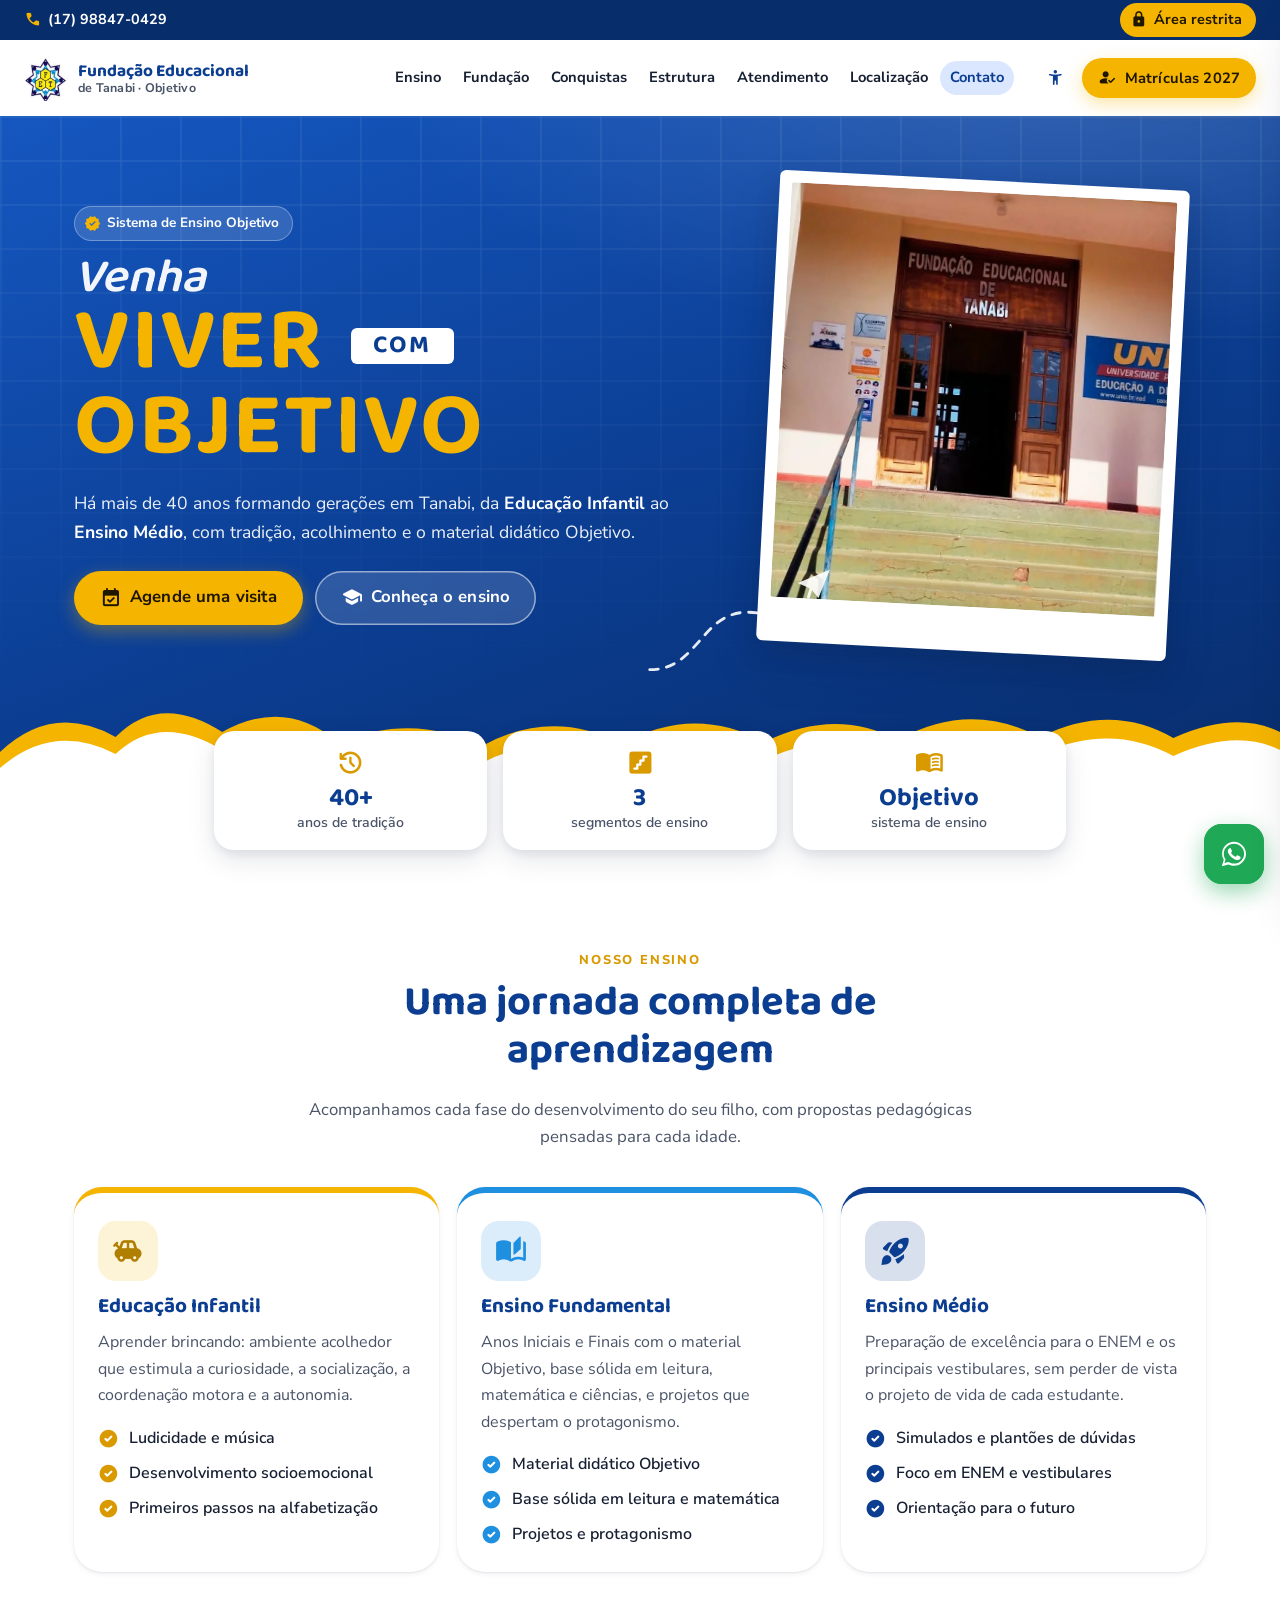
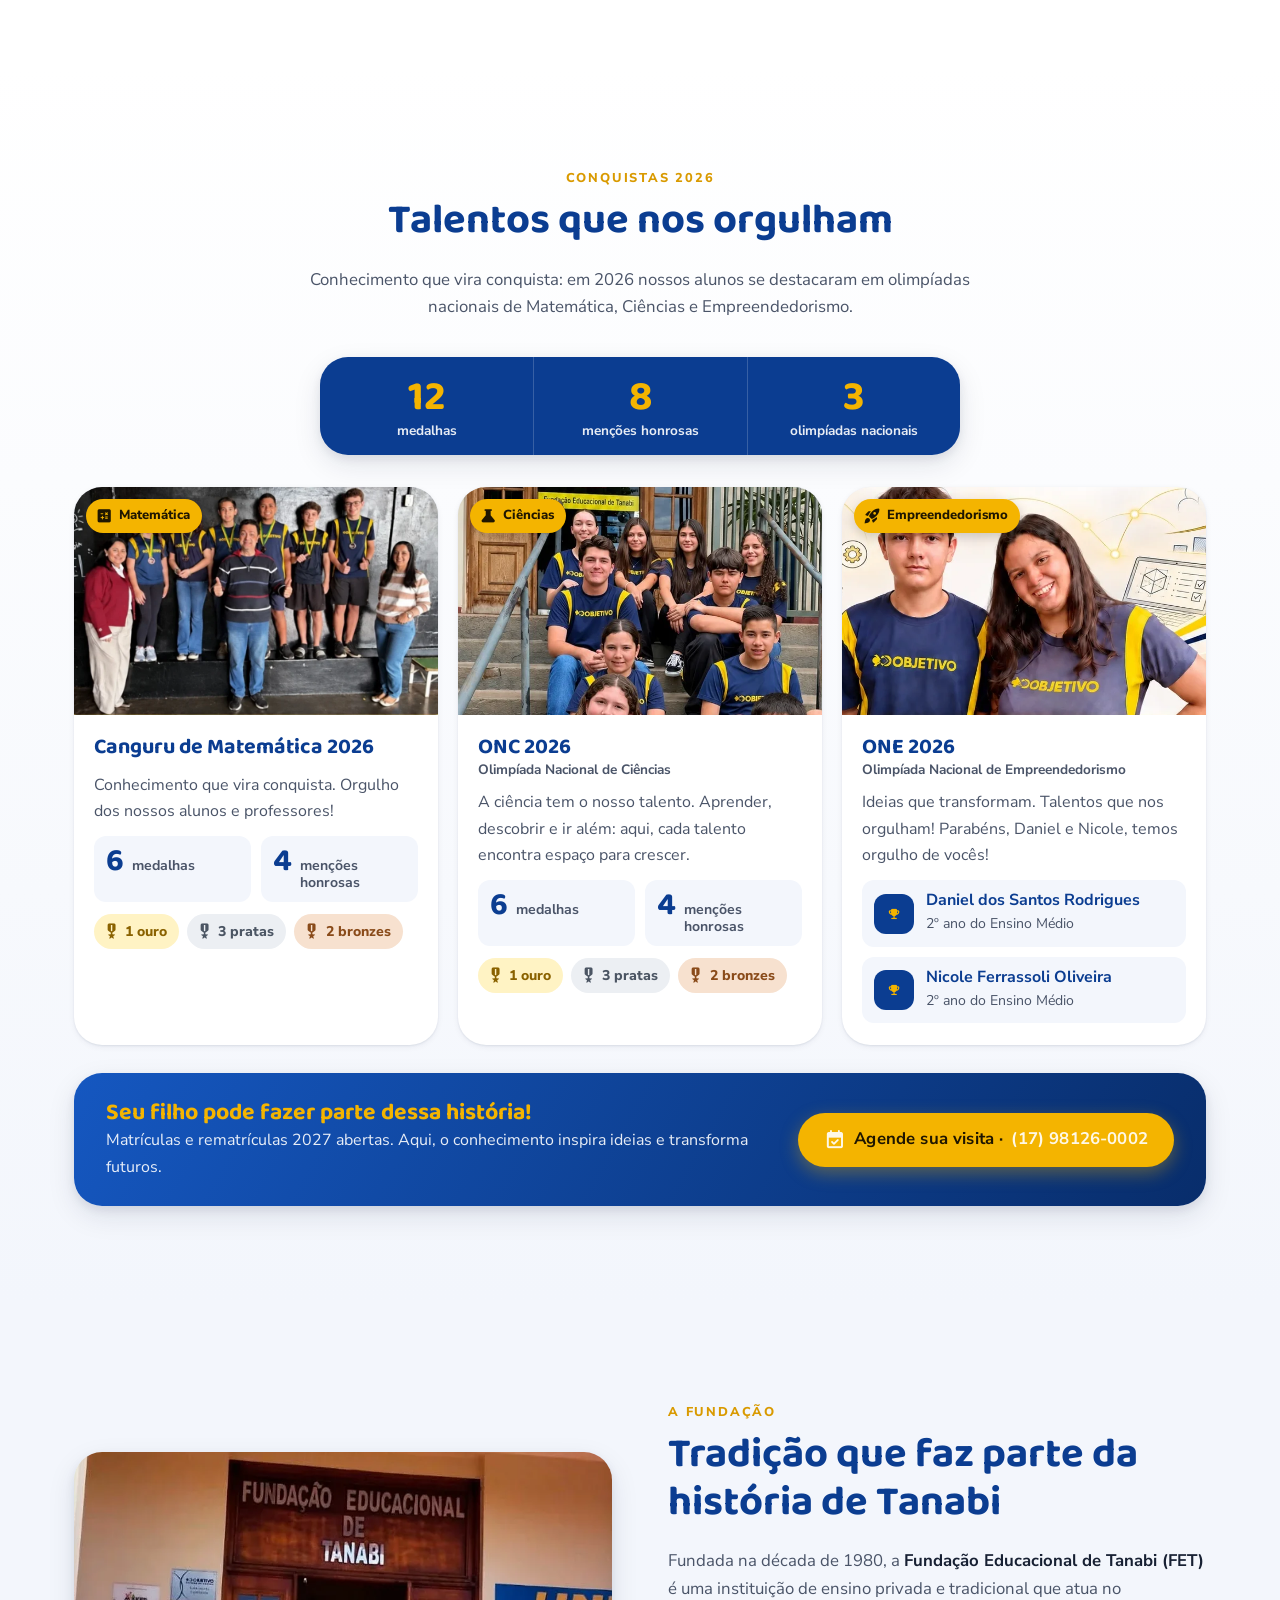
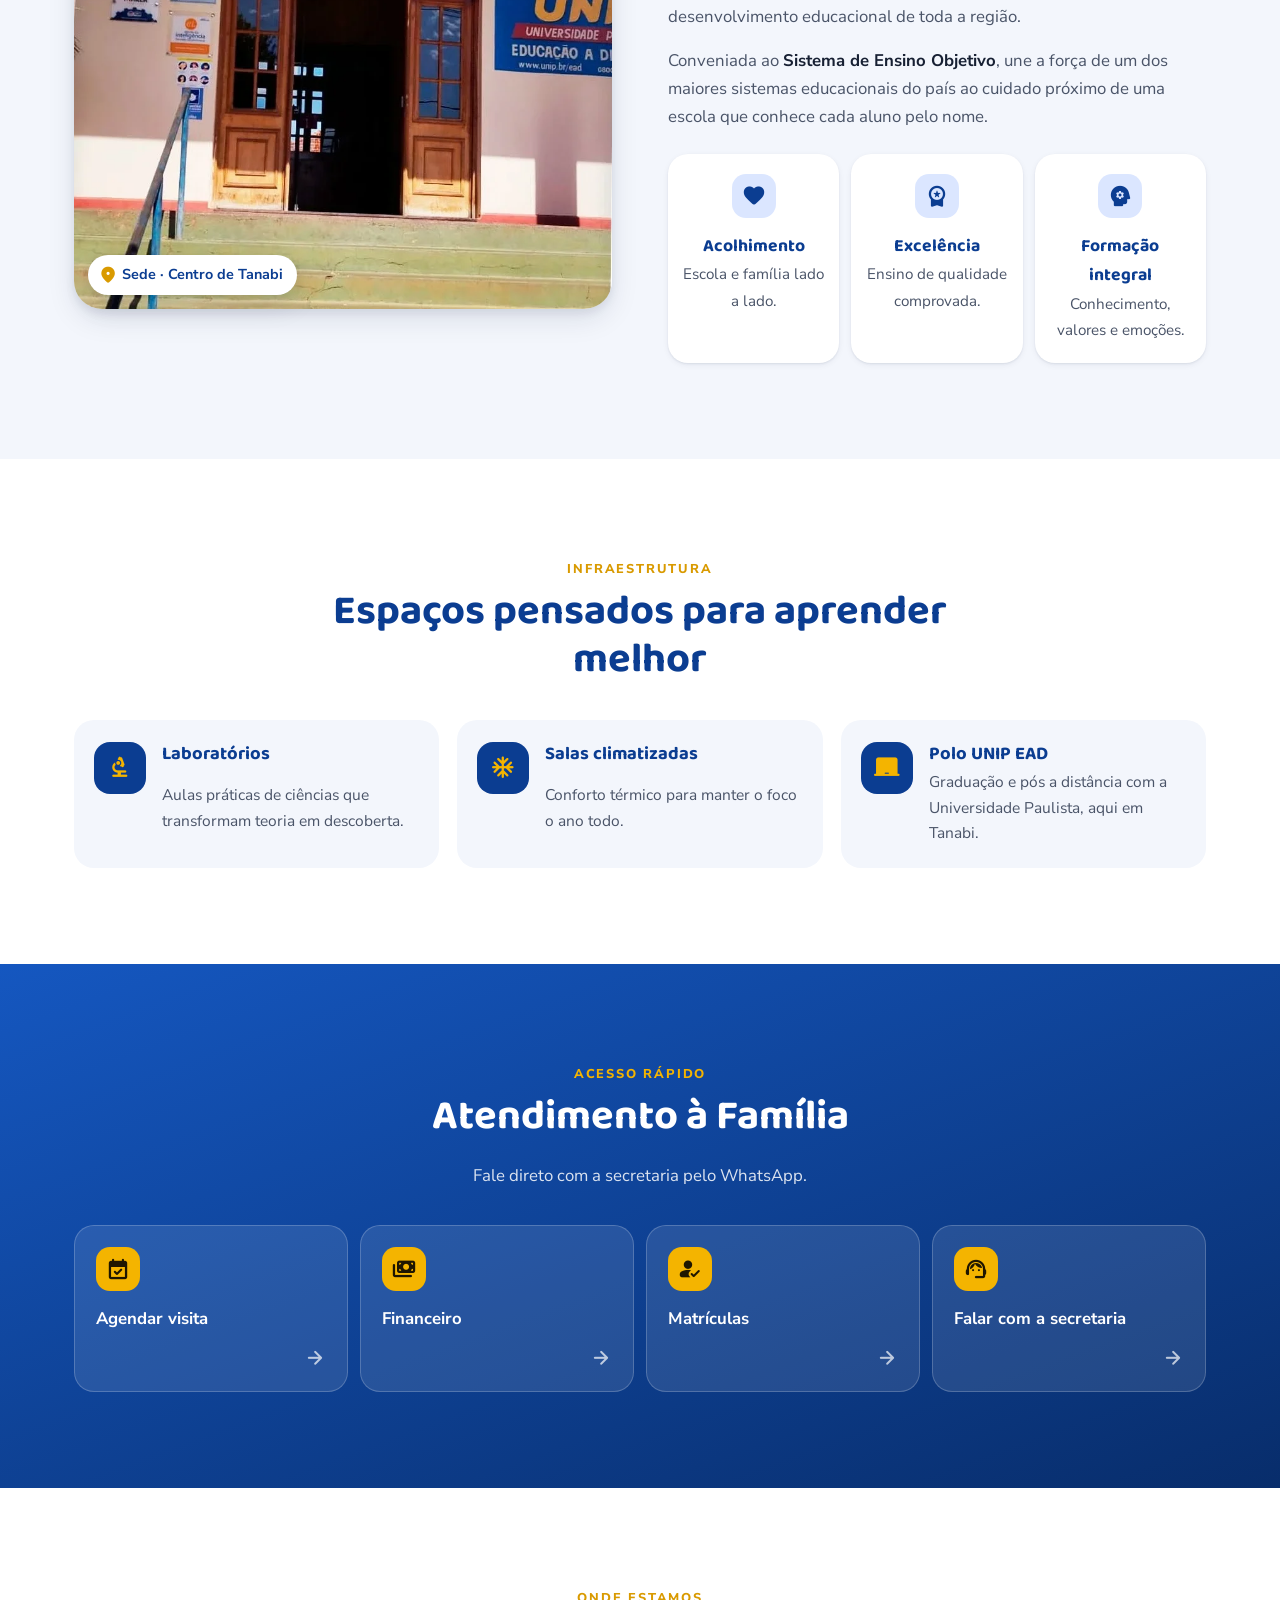
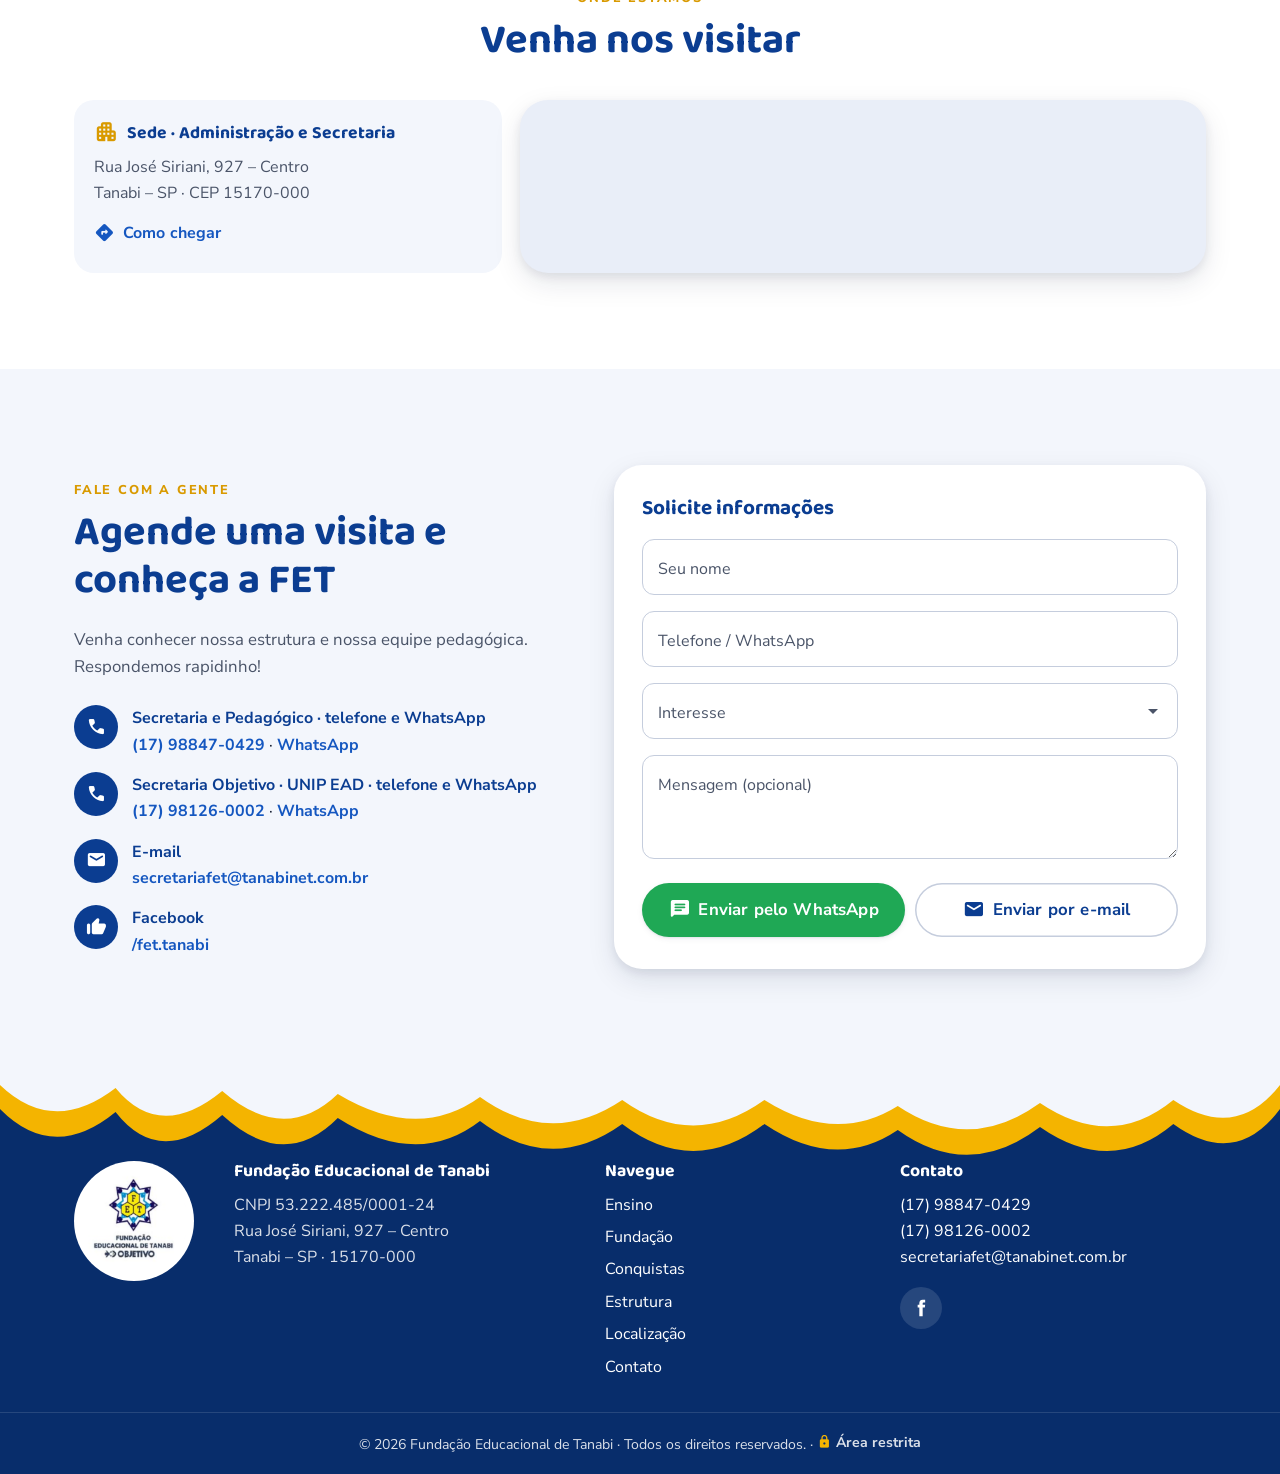
==== commit f7913a9e: "Encerra inscrições do Concurso de Bolsas 2027 - Remove botão, selo, faixa e atalho do concurso da pá" ====
--- a/index.html
+++ b/index.html
@@ -77,8 +77,8 @@
         <button class="icon-btn" id="a11yBtn" aria-label="Opções de acessibilidade" aria-expanded="false" aria-controls="a11yPanel">
           <span class="ms" aria-hidden="true">accessibility_new</span>
         </button>
-        <a class="btn btn--accent btn--sm hide-sm" href="concurso-de-bolsas.html">
-          <span class="ms" aria-hidden="true">workspace_premium</span> Concurso de Bolsas 2027
+        <a class="btn btn--accent btn--sm hide-sm" href="https://wa.me/5517981260002?text=Ol%C3%A1!%20Gostaria%20de%20informa%C3%A7%C3%B5es%20sobre%20matr%C3%ADculas%202027." target="_blank" rel="noopener">
+          <span class="ms" aria-hidden="true">how_to_reg</span> Matrículas 2027
         </a>
         <button class="icon-btn menu-btn" id="menuBtn" aria-label="Abrir menu" aria-expanded="false" aria-controls="drawer">
           <span class="ms" aria-hidden="true">menu</span>
@@ -99,7 +99,7 @@
     <div class="drawer__head">
       <img src="assets/img/logo.png" alt="Fundação Educacional de Tanabi – Objetivo" width="120" height="120">
     </div>
-    <a class="btn btn--accent btn--block" href="concurso-de-bolsas.html"><span class="ms" aria-hidden="true">workspace_premium</span> Concurso de Bolsas 2027</a>
+    <a class="btn btn--accent btn--block" href="https://wa.me/5517981260002?text=Ol%C3%A1!%20Gostaria%20de%20informa%C3%A7%C3%B5es%20sobre%20matr%C3%ADculas%202027." target="_blank" rel="noopener"><span class="ms" aria-hidden="true">how_to_reg</span> Matrículas 2027</a>
     <nav class="drawer__nav">
       <a href="#inicio"><span class="ms" aria-hidden="true">home</span> Início</a>
       <a href="#segmentos"><span class="ms" aria-hidden="true">school</span> Ensino</a>
@@ -119,7 +119,7 @@
     <section class="hero" id="inicio">
       <div class="container hero__grid">
         <div class="hero__text reveal">
-          <a class="pill pill--link" href="concurso-de-bolsas.html"><span class="ms" aria-hidden="true">campaign</span> Inscrições abertas: Concurso de Bolsas 2027 <span class="ms" aria-hidden="true">arrow_forward</span></a>
+          <span class="pill"><span class="ms" aria-hidden="true">verified</span> Sistema de Ensino Objetivo</span>
           <h1>
             <span class="hero__venha">Venha</span>
             <span class="hero__viver">viver <small>com</small></span>
@@ -152,19 +152,6 @@
       <div class="stat reveal"><span class="ms" aria-hidden="true">history</span><strong>40+</strong><span>anos de tradição</span></div>
       <div class="stat reveal"><span class="ms" aria-hidden="true">stairs</span><strong>3</strong><span>segmentos de ensino</span></div>
       <div class="stat reveal"><span class="ms" aria-hidden="true">menu_book</span><strong>Objetivo</strong><span>sistema de ensino</span></div>
-    </section>
-
-    <!-- ===== Concurso de Bolsas ===== -->
-    <section class="container promo-wrap" aria-labelledby="promoTitulo">
-      <a class="promo reveal" href="concurso-de-bolsas.html">
-        <span class="promo__icon"><span class="ms" aria-hidden="true">workspace_premium</span></span>
-        <span class="promo__text">
-          <span class="eyebrow">Inscrições abertas</span>
-          <strong id="promoTitulo">Concurso de Bolsas 2027</strong>
-          <span>Faça a inscrição do seu filho on-line, em poucos minutos.</span>
-        </span>
-        <span class="btn btn--accent promo__btn">Inscrever-se <span class="ms" aria-hidden="true">arrow_forward</span></span>
-      </a>
     </section>
 
     <!-- ===== Segmentos ===== -->
@@ -340,7 +327,7 @@
           <p>Fale direto com a secretaria pelo WhatsApp.</p>
         </header>
         <div class="quick">
-          <a class="quick__item reveal" href="concurso-de-bolsas.html"><span class="ms" aria-hidden="true">workspace_premium</span><strong>Concurso de Bolsas 2027</strong><span class="ms quick__go" aria-hidden="true">arrow_forward</span></a>
+          <a class="quick__item reveal" href="https://wa.me/5517981260002?text=Ol%C3%A1!%20Gostaria%20de%20informa%C3%A7%C3%B5es%20sobre%20matr%C3%ADculas%202027." target="_blank" rel="noopener"><span class="ms" aria-hidden="true">event_available</span><strong>Agendar visita</strong><span class="ms quick__go" aria-hidden="true">arrow_forward</span></a>
           <a class="quick__item reveal" href="#contato" data-wa="Olá! Gostaria de informações sobre o financeiro / 2ª via de boleto."><span class="ms" aria-hidden="true">payments</span><strong>Financeiro</strong><span class="ms quick__go" aria-hidden="true">arrow_forward</span></a>
           <a class="quick__item reveal" href="#contato" data-wa="Olá! Gostaria de informações sobre matrículas."><span class="ms" aria-hidden="true">how_to_reg</span><strong>Matrículas</strong><span class="ms quick__go" aria-hidden="true">arrow_forward</span></a>
           <a class="quick__item reveal" href="#contato" data-wa="Olá! Vim pelo site e gostaria de falar com a secretaria."><span class="ms" aria-hidden="true">support_agent</span><strong>Falar com a secretaria</strong><span class="ms quick__go" aria-hidden="true">arrow_forward</span></a>
--- a/assets/css/style.css
+++ b/assets/css/style.css
@@ -669,3 +669,11 @@
 }
 .utilbar__restrito:hover { filter: brightness(1.06); text-decoration: underline; }
 .utilbar__restrito .ms { font-size: 1.1rem; }
+
+/* Concurso encerrado */
+.encerrado { max-width: 640px; margin: 0 auto; background: var(--surface); border-radius: var(--radius-l); box-shadow: var(--elev-2); padding: 36px 22px; text-align: center; }
+.encerrado__icone { width: 84px; height: 84px; margin: 0 auto 12px; border-radius: 50%; background: #fff3cc; color: #9a6b00; display: grid; place-items: center; }
+.encerrado__icone .ms { font-size: 3rem; overflow: visible; width: auto; }
+.encerrado p { color: var(--on-surface-var); }
+.encerrado p strong { color: var(--on-surface); }
+.encerrado__acoes { display: flex; flex-wrap: wrap; gap: 10px; justify-content: center; margin-top: 18px; }
